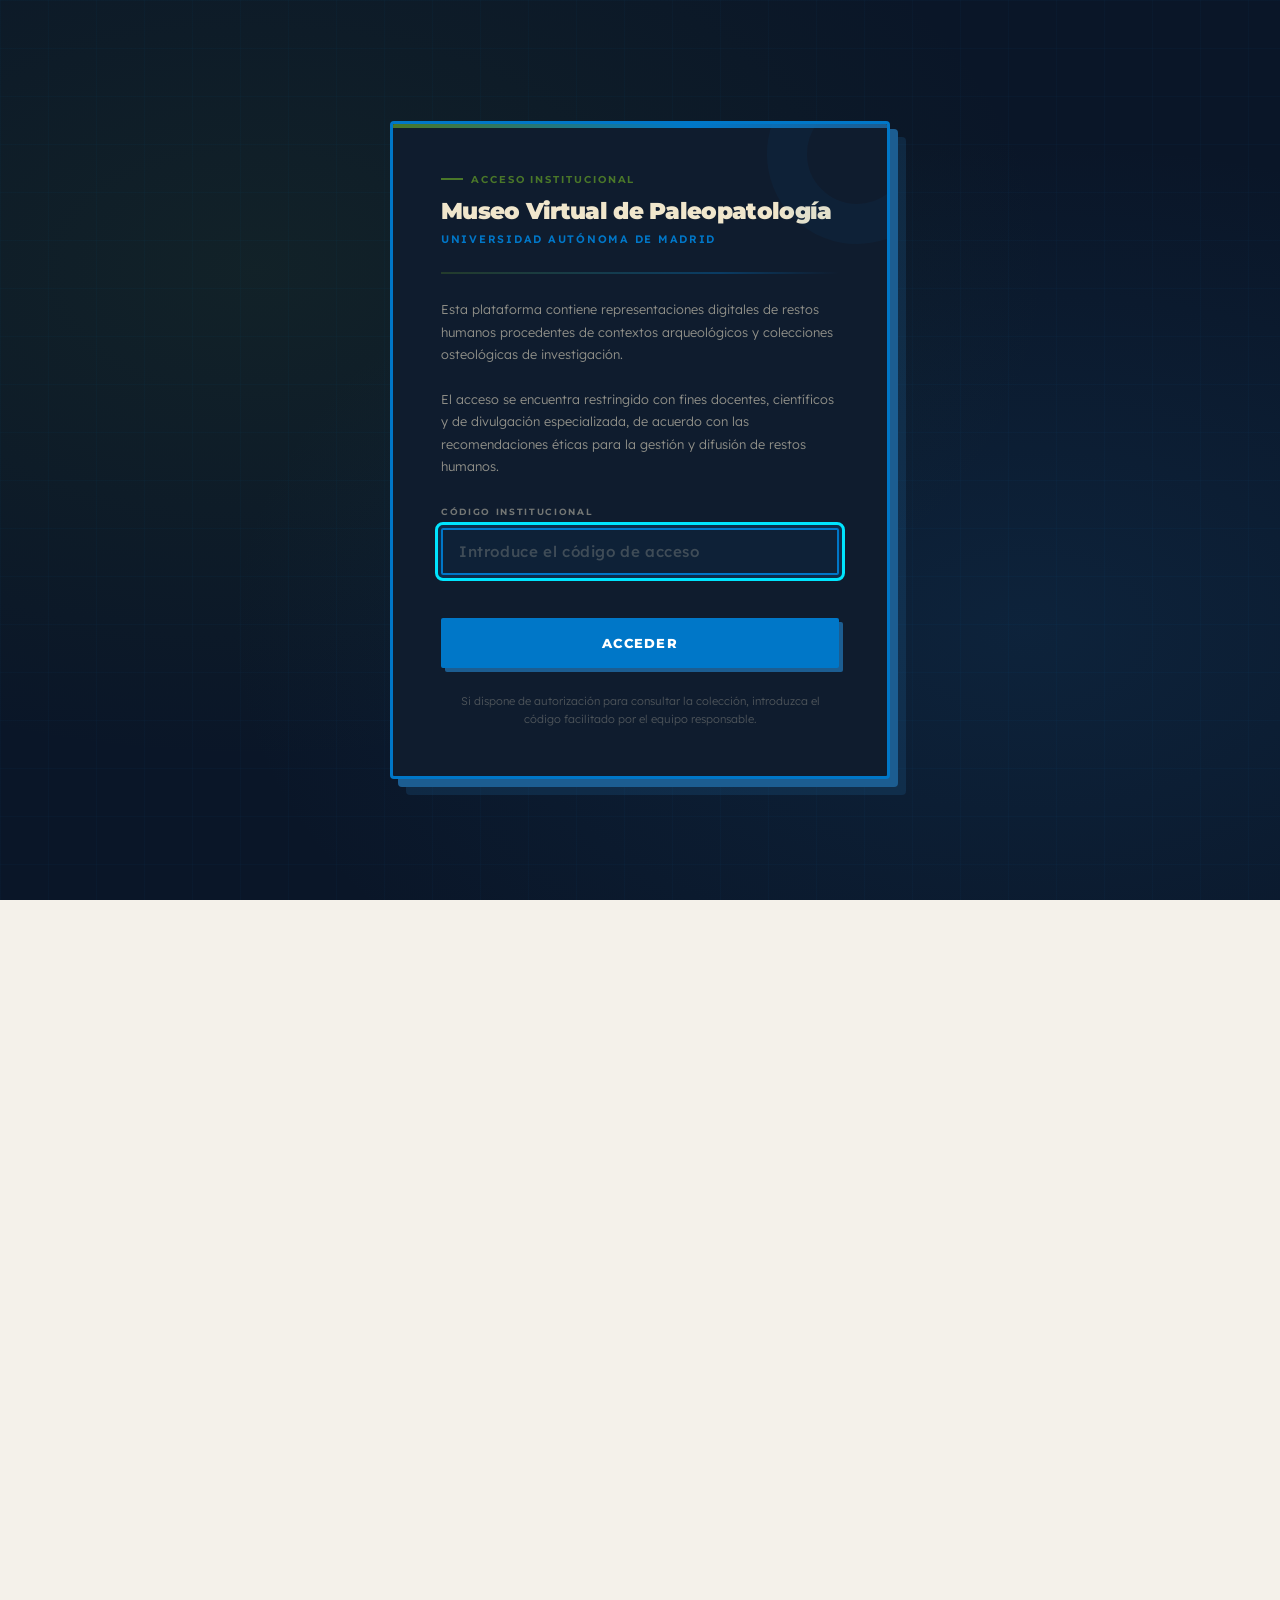
==== actualidad.html @ 7fc5f06d "corrección armando actualidad" ====
<!DOCTYPE html>
<html lang="es">
<head>
  <meta charset="UTF-8" />
  <meta name="viewport" content="width=device-width, initial-scale=1.0" />
  <script src="./js/access-guard.js"></script>
  <link rel="icon" type="image/png" href="./assets/img/favicon.png">
  <link rel="apple-touch-icon" href="./assets/img/favicon.png">
  <meta name="description" content="Actualidad en paleopatología — noticias, eventos y nuevas publicaciones académicas." />
  <title>Actualidad · MUVIPAT</title>

  <link rel="preconnect" href="https://fonts.googleapis.com" />
  <link rel="preconnect" href="https://fonts.gstatic.com" crossorigin />
  <link href="https://fonts.googleapis.com/css2?family=Playfair+Display:ital,wght@0,700;0,900;1,700&family=Lexend:wght@300;400;500;600;700;800&family=Montserrat:wght@400;600;700;800;900&display=swap" rel="stylesheet" />
  <script src="https://cdnjs.cloudflare.com/ajax/libs/gsap/3.12.5/gsap.min.js" defer></script>

  <link rel="stylesheet" href="./css/style.css" />

  <link rel="stylesheet" href="./css/loader.css" />

  <style>
    /* ═══════════════════════════════════════
       ACTUALIDAD — variables locales
    ═══════════════════════════════════════ */
    :root {
      --ac-bg:        #f4f1ea;
      --ac-ink:       #0d0d0d;
      --ac-mid:       #6b5a43;
      --ac-bone:      #e8dfc8;
      --ac-border:    4px solid #0d0d0d;
      --ac-shadow:    5px 5px 0px #0d0d0d;
      --ac-shadow-sm: 3px 3px 0px #0d0d0d;
    }
    body { background: var(--ac-bg); }

    /* ═══════════════════════════════════════
       PAGE HEADER
    ═══════════════════════════════════════ */
    .ac-header {
      background: var(--ac-ink);
      border-bottom: var(--ac-border);
      padding-top: clamp(56px, 7vw, 70px);
    }
    .ac-header__inner {
      width: min(1400px, 96vw);
      margin-inline: auto;
      padding-inline: clamp(1rem, 3vw, 2rem);
      padding-block: clamp(2.5rem, 5vw, 4rem);
      display: flex;
      align-items: flex-end;
      justify-content: space-between;
      flex-wrap: wrap;
      gap: 1.5rem;
    }
    .ac-header__eyebrow {
      font-family: var(--font-head);
      font-size: .7rem;
      font-weight: 700;
      letter-spacing: .2em;
      text-transform: uppercase;
      color: var(--pink);
      display: flex;
      align-items: center;
      gap: .5rem;
      margin-bottom: .75rem;
    }
    .ac-header__eyebrow::before {
      content: '';
      display: block;
      width: 28px; height: 2px;
      background: var(--pink);
    }
    .ac-header__title {
      font-family: var(--font-head);
      font-size: clamp(2.2rem, 5vw, 4.5rem);
      font-weight: 900;
      line-height: .95;
      letter-spacing: -.04em;
      color: var(--ivory);
    }
    .ac-header__title em {
      font-family: var(--font-display);
      font-style: italic;
      color: var(--pink);
      font-size: .8em;
      display: block;
    }

    /* ═══════════════════════════════════════
       HERO DESTACADO
    ═══════════════════════════════════════ */
    .ac-hero {
      border-bottom: var(--ac-border);
      background: var(--ac-bg);
    }
    .ac-hero__inner {
      width: min(1400px, 96vw);
      margin-inline: auto;
      padding-inline: clamp(1rem, 3vw, 2rem);
      padding-block: clamp(2.5rem, 5vw, 4rem);
    }
    .ac-hero__label {
      font-family: var(--font-head);
      font-size: .65rem;
      font-weight: 700;
      letter-spacing: .2em;
      text-transform: uppercase;
      color: var(--crimson);
      display: flex;
      align-items: center;
      gap: .5rem;
      margin-bottom: 1.25rem;
    }
    .ac-hero__label::before {
      content: '';
      display: block;
      width: 25px; height: 2.5px;
      background: var(--crimson);
    }

    /* Card hero */
    .ac-hero-card {
      display: grid;
      grid-template-columns: 1fr 1.1fr;
      background: #fff;
      border: var(--ac-border);
      border-radius: 4px;
      box-shadow: var(--ac-shadow);
      overflow: hidden;
      text-decoration: none;
      color: inherit;
      transition: transform .2s cubic-bezier(.34,1.56,.64,1), box-shadow .2s;
    }
    .ac-hero-card:hover {
      transform: translate(-4px,-4px);
      box-shadow: 9px 9px 0 var(--ac-ink);
    }
    .ac-hero-card__img {
      min-height: 320px;
      background: var(--ac-bone);
      position: relative;
      overflow: hidden;
      border-right: var(--ac-border);
    }
    .ac-hero-card__img img { width:100%;height:100%;object-fit:cover;transition:transform .4s ease; }
    .ac-hero-card:hover .ac-hero-card__img img { transform: scale(1.04); }
    .ac-hero-card__img-ph {
      width:100%;height:100%;
      display:flex;align-items:center;justify-content:center;
      font-size:4rem;opacity:.2;
    }
    .ac-hero-card__body {
      padding: clamp(1.5rem, 3vw, 2.5rem);
      display: flex;
      flex-direction: column;
    }
    .ac-hero-card__tag {
      font-family: var(--font-head);
      font-size: .6rem;font-weight:700;letter-spacing:.12em;text-transform:uppercase;
      padding:.22em .65em;border:2px solid;border-radius:2px;
      display:inline-flex;align-self:flex-start;margin-bottom:1rem;
    }
    .ac-hero-card__date {
      font-family:var(--font-head);font-size:.62rem;font-weight:600;
      letter-spacing:.1em;text-transform:uppercase;color:var(--ac-mid);margin-bottom:.6rem;
    }
    .ac-hero-card__title {
      font-family:var(--font-head);font-size:clamp(1.3rem,2.2vw,1.9rem);
      font-weight:900;letter-spacing:-.03em;line-height:1.1;color:var(--ac-ink);margin-bottom:1rem;
    }
    .ac-hero-card__desc {
      font-size:clamp(.85rem,1.3vw,.95rem);line-height:1.75;color:#3d3d3d;
      font-weight:300;margin-bottom:1.5rem;flex:1;
    }
    .ac-hero-card__source {
      display:flex;align-items:center;gap:.5rem;
      font-family:var(--font-head);font-size:.6rem;font-weight:700;
      letter-spacing:.1em;text-transform:uppercase;color:var(--ac-mid);
      padding-top:1rem;border-top:1.5px solid rgba(0,0,0,.08);
    }
    .ac-hero-card__source-dot { width:7px;height:7px;border-radius:50%;flex-shrink:0; }
    .ac-hero-card__read {
      margin-left:auto;display:flex;align-items:center;gap:.35rem;
      color:var(--crimson);transition:gap .15s;
    }
    .ac-hero-card:hover .ac-hero-card__read { gap:.6rem; }

    /* ═══════════════════════════════════════
       LAYOUT PRINCIPAL — 2 columnas
    ═══════════════════════════════════════ */
    .ac-main { border-bottom: var(--ac-border); }
    .ac-main__inner {
      width: min(1400px, 96vw);
      margin-inline: auto;
      padding-inline: clamp(1rem, 3vw, 2rem);
      padding-block: clamp(3rem, 6vw, 5rem);
      display: grid;
      grid-template-columns: 1fr 320px;
      gap: clamp(2rem, 4vw, 3.5rem);
      align-items: start;
    }

    /* Columna izquierda: noticias + eventos apilados */
    .ac-main__left {
      display: flex;
      flex-direction: column;
      gap: clamp(2.5rem, 5vw, 4rem);
    }

    /* ── Grid de noticias ── */
    .ac-grid-header {
      display:flex;align-items:center;justify-content:space-between;
      margin-bottom:1.5rem;flex-wrap:wrap;gap:.75rem;
    }
    .ac-grid-title {
      font-family:var(--font-head);font-size:clamp(1.1rem,2vw,1.5rem);
      font-weight:900;letter-spacing:-.03em;color:var(--ac-ink);
    }
    .ac-grid-count {
      font-family:var(--font-head);font-size:.62rem;font-weight:700;
      letter-spacing:.1em;text-transform:uppercase;color:var(--ac-mid);
    }
    .ac-grid-count strong { color:var(--pink); }
    .ac-grid {
      display:grid;
      grid-template-columns:repeat(auto-fill, minmax(280px,1fr));
      gap:1.25rem;
    }

    /* News card */
    .ac-card {
      background:#fff;border:var(--ac-border);border-radius:4px;overflow:hidden;
      text-decoration:none;color:inherit;display:flex;flex-direction:column;
      box-shadow:var(--ac-shadow-sm);
      transition:transform .2s cubic-bezier(.34,1.56,.64,1),box-shadow .2s;
    }
    .ac-card:hover { transform:translate(-3px,-3px);box-shadow:var(--ac-shadow); }
    .ac-card__accent { height:4px;width:100%;flex-shrink:0; }
    .ac-card__img {
      height:130px;background:var(--ac-bone);display:flex;align-items:center;
      justify-content:center;overflow:hidden;border-bottom:2px solid rgba(0,0,0,.07);
      font-size:2.5rem;opacity:.3;
    }
    .ac-card__img img { width:100%;height:100%;object-fit:cover;opacity:1;transition:transform .3s; }
    .ac-card:hover .ac-card__img img { transform:scale(1.05); }
    .ac-card__body { padding:1rem 1.1rem .9rem;display:flex;flex-direction:column;flex:1; }
    .ac-card__meta { display:flex;align-items:center;gap:.5rem;margin-bottom:.5rem;flex-wrap:wrap; }
    .ac-card__tag {
      font-family:var(--font-head);font-size:.55rem;font-weight:700;
      letter-spacing:.1em;text-transform:uppercase;padding:.18em .5em;border:1.5px solid;border-radius:2px;
    }
    .ac-card__date {
      font-family:var(--font-head);font-size:.57rem;font-weight:600;
      letter-spacing:.07em;text-transform:uppercase;color:var(--ac-mid);margin-left:auto;
    }
    .ac-card__title {
      font-family:var(--font-head);font-size:.9rem;font-weight:800;color:var(--ac-ink);
      line-height:1.25;letter-spacing:-.02em;margin-bottom:.45rem;
    }
    .ac-card__desc {
      font-size:.75rem;color:#6b5a43;line-height:1.55;font-weight:300;
      display:-webkit-box;-webkit-line-clamp:3;-webkit-box-orient:vertical;
      overflow:hidden;margin-bottom:.75rem;flex:1;
    }
    .ac-card__footer {
      display:flex;align-items:center;justify-content:space-between;
      padding-top:.6rem;border-top:1.5px solid rgba(0,0,0,.07);
    }
    .ac-card__source {
      font-family:var(--font-head);font-size:.57rem;font-weight:700;
      letter-spacing:.08em;text-transform:uppercase;color:var(--ac-mid);
      display:flex;align-items:center;gap:.3rem;
    }
    .ac-card__source-dot { width:6px;height:6px;border-radius:50%;flex-shrink:0; }
    .ac-card__read {
      font-family:var(--font-head);font-size:.57rem;font-weight:700;
      letter-spacing:.08em;text-transform:uppercase;
      display:flex;align-items:center;gap:.25rem;transition:gap .15s;
    }
    .ac-card:hover .ac-card__read { gap:.45rem; }

    /* Loading */
    .ac-loading {
      grid-column:1/-1;display:flex;flex-direction:column;align-items:center;
      gap:1rem;padding:3rem 1rem;color:var(--ac-mid);
      font-family:var(--font-head);font-size:.78rem;font-weight:700;
      text-transform:uppercase;letter-spacing:.1em;
    }
    .ac-spinner {
      width:32px;height:32px;border:3px solid rgba(0,0,0,.08);
      border-top-color:var(--pink);border-radius:50%;
      animation:spin .8s linear infinite;
    }
    @keyframes spin { to { transform:rotate(360deg); } }

    /* ═══════════════════════════════════════
       EVENTOS INLINE — bajo las noticias
    ═══════════════════════════════════════ */
    .ac-events-inline {
      border-top: var(--ac-border);
      padding-top: clamp(2rem, 4vw, 3rem);
    }
    .ac-events-inline__label {
      font-family: var(--font-head);
      font-size: .65rem;font-weight:700;letter-spacing:.2em;text-transform:uppercase;
      color: var(--crimson);
      display: flex;align-items:center;gap:.5rem;
      margin-bottom: .6rem;
    }
    .ac-events-inline__label::before {
      content:'';display:block;width:25px;height:2.5px;background:var(--crimson);
    }
    .ac-events-inline__title {
      font-family: var(--font-head);
      font-size: clamp(1.1rem, 2vw, 1.5rem);
      font-weight: 900;letter-spacing:-.03em;
      color: var(--ac-ink);
      margin-bottom: 1.5rem;
    }

    /* Grid de evento — mismo sistema que el resto */
    .ac-events__grid {
      display: grid;
      grid-template-columns: repeat(auto-fill, minmax(260px, 1fr));
      gap: 1.25rem;
    }

    /* Card de evento — fondo claro */
    .ac-event-card {
      background: #fff;
      border: var(--ac-border);
      border-radius: 4px;
      padding: 1.3rem 1.4rem;
      box-shadow: var(--ac-shadow-sm);
      transition: transform .15s, box-shadow .15s;
      text-decoration: none;
      color: inherit;
      display: flex;
      flex-direction: column;
      gap: .6rem;
    }
    .ac-event-card:hover {
      transform: translate(-3px,-3px);
      box-shadow: var(--ac-shadow);
    }
    .ac-event-card__date-badge {
      display: inline-flex;align-items:center;gap:.5rem;
      font-family: var(--font-head);font-size:.6rem;font-weight:700;
      letter-spacing:.12em;text-transform:uppercase;
      color: var(--ac-mid);
      align-self: flex-start;
    }
    .ac-event-card__date-badge::before {
      content:'';display:block;width:6px;height:6px;border-radius:50%;
      background:var(--ac-mid);flex-shrink:0;
    }
    .ac-event-card__title {
      font-family: var(--font-head);font-size:.95rem;font-weight:800;
      color: var(--ac-ink);line-height:1.25;letter-spacing:-.02em;
    }
    .ac-event-card__where {
      font-size:.75rem;color:var(--ac-mid);font-weight:300;
      display:flex;align-items:center;gap:.35rem;
    }
    .ac-event-card__type {
      font-family: var(--font-head);font-size:.55rem;font-weight:700;
      letter-spacing:.1em;text-transform:uppercase;
      padding:.2em .55em;border:1.5px solid;border-radius:2px;
      align-self:flex-start;margin-top:auto;
    }

    /* ═══════════════════════════════════════
       SIDEBAR — publicaciones recientes
    ═══════════════════════════════════════ */
    .ac-sidebar {
      position: sticky;
      top: calc(clamp(56px,7vw,70px) + 1rem);
      display: flex;
      flex-direction: column;
      gap: 1.5rem;
    }
    .ac-sidebar__title {
      font-family:var(--font-head);font-size:.62rem;font-weight:800;
      letter-spacing:.18em;text-transform:uppercase;color:var(--ac-mid);
      margin-bottom:.85rem;padding-bottom:.5rem;border-bottom:2px solid var(--ac-ink);
      display:flex;align-items:center;gap:.5rem;
    }
    .ac-sidebar__title-dot { width:8px;height:8px;border-radius:50%;flex-shrink:0; }
    .ac-pub-card {
      background:#fff;border:var(--ac-border);border-radius:4px;padding:.9rem 1rem;
      box-shadow:var(--ac-shadow-sm);text-decoration:none;color:inherit;display:block;
      margin-bottom:.75rem;transition:transform .15s,box-shadow .15s;
      border-left:4px solid var(--blue);
    }
    .ac-pub-card:hover { transform:translate(-2px,-2px);box-shadow:var(--ac-shadow); }
    .ac-pub-card__journal {
      font-family:var(--font-head);font-size:.55rem;font-weight:700;
      letter-spacing:.1em;text-transform:uppercase;color:var(--blue);margin-bottom:.3rem;
    }
    .ac-pub-card__title {
      font-family:var(--font-head);font-size:.78rem;font-weight:700;
      color:var(--ac-ink);line-height:1.3;margin-bottom:.3rem;
    }
    .ac-pub-card__authors {
      font-size:.7rem;color:var(--ac-mid);font-weight:300;margin-bottom:.4rem;
      display:-webkit-box;-webkit-line-clamp:2;-webkit-box-orient:vertical;overflow:hidden;
    }
    .ac-pub-card__meta {
      display:flex;align-items:center;gap:.5rem;
      font-family:var(--font-head);font-size:.55rem;font-weight:700;
      letter-spacing:.07em;text-transform:uppercase;color:var(--ac-mid);
    }
    .ac-pub-loading {
      display:flex;align-items:center;gap:.5rem;
      font-family:var(--font-head);font-size:.65rem;font-weight:600;
      color:var(--ac-mid);padding:1rem 0;
    }

    .ac-sidebar__section {
      max-height: 420px;
      overflow-y: scroll;
    }
    .ac-sidebar__section::-webkit-scrollbar { width: 5px; }
    .ac-sidebar__section::-webkit-scrollbar-track { background: #e8dfc8; }
    .ac-sidebar__section::-webkit-scrollbar-thumb { background: #0d0d0d; border-radius: 2px; }

    /* ═══════════════════════════════════════
       RESPONSIVE
    ═══════════════════════════════════════ */
    @media (max-width: 1050px) {
      .ac-main__inner { grid-template-columns: 1fr; }
      .ac-sidebar { position: static; }
    }
    @media (max-width: 760px) {
      .ac-hero-card { grid-template-columns: 1fr; }
      .ac-hero-card__img { min-height:200px;border-right:none;border-bottom:var(--ac-border); }
    }
    @media (max-width: 500px) {
      .ac-grid { grid-template-columns:1fr; }
      .ac-events__grid { grid-template-columns:1fr; }
    }
  </style>
</head>
<body>

  <!-- ══════════════════════════════════
       HEADER GLOBAL
  ══════════════════════════════════ -->
  <header class="site-header" id="site-header">
    <div class="container">
      <nav class="nav" role="navigation" aria-label="Navegación principal">
        <a href="./index.html" class="nav__logo" aria-label="MUVIPAT — Inicio">
          <img src="./assets/img/lav_uam.png" alt="Laboratorio de Antropología Virtual · UAM" class="nav__logo-img" />
          <div>
            <div>MUVI<strong>PAT</strong></div>
            <div style="font-size:0.6em;font-weight:400;opacity:0.5;letter-spacing:0.1em">PALEOPATOLOGÍA</div>
          </div>
        </a>
        <ul class="nav__links" role="list">
          <li><a href="./exploracion.html" class="nav__link">Exploración</a></li>
          <li><a href="./coleccion.html"   class="nav__link">Colección</a></li>
          <li><a href="./aula.html"        class="nav__link">Aula Virtual</a></li>
          <li><a href="./actualidad.html"  class="nav__link active">Actualidad</a></li>
          <li><a href="./index.html#proyecto" class="nav__link">Proyecto</a></li>
        </ul>
        <div class="nav__actions">
          <a href="./coleccion.html#buscados" class="btn btn--cyan" style="font-size:.78rem;padding:.55em 1.2em;">
            <span>Buscar pieza</span>
          </a>
        </div>
        <button class="nav__hamburger" id="nav-hamburger" aria-label="Abrir menú" aria-expanded="false">
          <span></span><span></span><span></span>
        </button>
      </nav>
    </div>
    <div class="nav__mobile" id="nav-mobile">
      <ul role="list" style="display:flex;flex-direction:column;align-items:center;gap:2rem;text-align:center;">
        <li><a href="./exploracion.html" class="nav__link" style="font-size:1.6rem">Exploración</a></li>
        <li><a href="./coleccion.html"   class="nav__link" style="font-size:1.6rem">Colección</a></li>
        <li><a href="./aula.html"        class="nav__link" style="font-size:1.6rem">Aula Virtual</a></li>
        <li><a href="./actualidad.html"  class="nav__link" style="font-size:1.6rem">Actualidad</a></li>
      </ul>
    </div>
  </header>

  <!-- ══════════════════════════════════
       PAGE HEADER + FILTROS
  ══════════════════════════════════ -->
  <div class="ac-header">
    <div class="ac-header__inner">
      <div class="ac-header__left">
        <p class="ac-header__eyebrow">Módulo 05</p>
        <h1 class="ac-header__title">Noticias y<br><em>Actualidad</em></h1>
      </div>
    </div>
  </div>

  <!-- ══════════════════════════════════
       HERO DESTACADO
  ══════════════════════════════════ -->
  <section class="ac-hero" id="hero-section">
    <div class="ac-hero__inner">
      <p class="ac-hero__label">Noticia destacada</p>
      <div id="hero-card-wrap"></div>
    </div>
  </section>

  <!-- ══════════════════════════════════
       GRID NOTICIAS + SIDEBAR
  ══════════════════════════════════ -->
  <section class="ac-main">
    <div class="ac-main__inner">

      <!-- Columna izquierda: noticias + eventos -->
      <div class="ac-main__left">

        <!-- Grid de noticias -->
        <div class="ac-grid-wrap">
          <div class="ac-grid-header">
            <h2 class="ac-grid-title">Últimas noticias</h2>
            <span class="ac-grid-count"><strong id="news-count">—</strong> artículos</span>
          </div>
          <p style="font-size:.7rem;color:var(--ac-mid);font-weight:300;text-align:right;margin-top:-.75rem;margin-bottom:1.25rem;font-family:var(--font-head);letter-spacing:.04em;">En el futuro, este espacio recogerá noticias y publicaciones del LAV·UAM.</p>
          <div class="ac-grid" id="news-grid">
            <div class="ac-loading">
              <div class="ac-spinner"></div>
              Cargando contenido…
            </div>
          </div>
        </div>

        <!-- Eventos y congresos — justo debajo del grid -->
        <div class="ac-events-inline">
          <p class="ac-events-inline__label">Próximas citas</p>
          <h2 class="ac-events-inline__title">Eventos y congresos</h2>
          <div class="ac-events__grid" id="events-grid"></div>
        </div>

      </div>

      <!-- Sidebar publicaciones académicas -->
      <aside class="ac-sidebar">
        <div class="ac-sidebar__section">
          <p class="ac-sidebar__title">
            <span class="ac-sidebar__title-dot" style="background:var(--blue)"></span>
            Publicaciones recientes
          </p>
          <div id="pubmed-list">
            <div class="ac-pub-loading">
              <div class="ac-spinner" style="width:18px;height:18px;border-width:2px"></div>
              Consultando PubMed…
            </div>
          </div>
        </div>

        <div class="ac-sidebar__section">
          <p class="ac-sidebar__title">
            <span class="ac-sidebar__title-dot" style="background:var(--orange)"></span>
            CrossRef · Últimos DOIs
          </p>
          <div id="crossref-list">
            <div class="ac-pub-loading">
              <div class="ac-spinner" style="width:18px;height:18px;border-width:2px;border-top-color:var(--orange)"></div>
              Consultando CrossRef…
            </div>
          </div>
        </div>
      </aside>

    </div>
  </section>

  <!-- ══════════════════════════════════
       SCRIPTS
  ══════════════════════════════════ -->
  <script>
  const NOTICIAS_PROPIAS = [
    {
      id: 'n001', tipo: 'noticia', destacada: true,
      titulo: 'Esqueleto de 5.500 años en Colombia revela la evidencia más antigua de sífilis en América',
      descripcion: 'Investigadores extrajeron ADN antiguo de una tibia de un cazador-recolector del yacimiento Tequendama 1. El genoma del patógeno pertenece a Treponema pallidum pero difiere de todas las subespecies modernas conocidas, aportando un nuevo punto de referencia para el estudio de la diversificación de los patógenos treponémicos.',
      fecha: '2026-01-23', fuente: 'Archaeology News Online',
      color: '#c0003c', url: 'https://archaeologymag.com/2026/01/earliest-evidence-of-syphilis-in-the-americas/', imagen: null, emoji: '🦴'
    },
    {
      id: 'n002', tipo: 'noticia', destacada: false,
      titulo: 'ADN antiguo revela que la lepra llegó a América mucho antes de la colonización europea',
      descripcion: 'Un estudio identifica un caso de lepra en restos óseos de Chile con una antigüedad de 4.000 años, atribuible a la cepa Mycobacterium lepromatosis. El hallazgo adelanta significativamente la presencia de la enfermedad en el continente americano y cuestiona los modelos de dispersión previos.',
      fecha: '2025-06-30', fuente: 'ScienceDaily',
      color: '#c0003c', url: 'https://www.sciencedaily.com/releases/2026/01/260125083349.htm', imagen: null, emoji: '🔬'
    },
    {
      id: 'n003', tipo: 'publicacion', destacada: false,
      titulo: 'ADN antiguo resuelve el misterio de 12.000 años de un trastorno genético del crecimiento',
      descripcion: 'Un equipo internacional liderado por la Universidad de Viena analizó el ADN de dos esqueletos con anomalías óseas del Mesolítico, confirmando que eran familiares de primer grado. El análisis genético reveló variantes asociadas a un trastorno del crecimiento óseo, demostrando la aplicabilidad de la paleogenómica al diagnóstico retrospectivo.',
      fecha: '2026-02-17', fuente: 'ScienceDaily · Univ. de Viena',
      color: '#2979ff', url: 'https://www.sciencedaily.com/releases/2026/02/260217005754.htm', imagen: null, emoji: '🧬'
    },
    {
      id: 'n004', tipo: 'divulgacion', destacada: false,
      titulo: 'Cráneos vikingos del siglo X revelan alta prevalencia de sinusitis y otitis crónicas',
      descripcion: 'El análisis de restos craneales de la Era Vikinga en Suecia documentó signos de infecciones crónicas de senos paranasales y oído medio en individuos de entre 20 y 60 años. Los resultados sugieren que las condiciones de vida y el clima contribuyeron significativamente a la carga infecciosa de estas poblaciones.',
      fecha: '2025-01-18', fuente: '2025 in Bioarchaeology',
      color: '#aa00ff', url: 'https://en.wikipedia.org/wiki/2025_in_bioarchaeology', imagen: null, emoji: '⚗️'
    },
    {
      id: 'n005', tipo: 'publicacion', destacada: false,
      titulo: 'IA comercial aplicada al diagnóstico paleopatológico: hacia una nueva bioarqueología',
      descripcion: 'Una revisión publicada en el American Journal of Physical Anthropology evalúa el rendimiento de modelos de inteligencia artificial generativa en el diagnóstico diferencial de lesiones óseas arqueológicas. El estudio concluye que la IA puede actuar como herramienta de apoyo pero no sustituye la experiencia del especialista en contexto tafonómico.',
      fecha: '2026-05-01', fuente: 'American Journal of Physical Anthropology',
      color: '#2979ff', url: 'https://onlinelibrary.wiley.com/doi/10.1002/oa.70129', imagen: null, emoji: '🤖'
    },
    {
      id: 'n006', tipo: 'publicacion', destacada: false,
      titulo: 'Patógenos zoonóticos en el registro zooarqueológico eurasiático de los últimos seis milenios',
      descripcion: 'Un estudio publicado en Nature Communications analizó 346 elementos esqueléticos de animales domésticos y salvajes de 34 yacimientos eurasiáticos. Se identificaron 116 firmas de 29 patógenos antiguos, confirmando que las lesiones paleopatológicas orientan la selección de muestras para el análisis genético.',
      fecha: '2026-04-30', fuente: 'Nature Communications',
      color: '#2979ff', url: 'https://www.nature.com/articles/s41467-026-71543-4', imagen: null, emoji: '🦠'
    },
  ];

  const EVENTOS = [
    { titulo:'XX Congreso Nacional de Paleopatología',               fecha:'Septiembre 2025', lugar:'Granada, España',   tipo:'Congreso', color:'#d4e60a', url:'#' },
    { titulo:'Workshop: Digitalización 3D de Colecciones Osteológicas', fecha:'Octubre 2025',    lugar:'UAM, Madrid',      tipo:'Taller',   color:'#00e5ff', url:'#' },
    { titulo:'International Symposium on Bioarchaeology and Identity',  fecha:'Noviembre 2025',  lugar:'Lisboa, Portugal', tipo:'Simposio', color:'#ff6eb4', url:'#' },
    { titulo:'Jornadas de Antropología Física UAM',                  fecha:'Febrero 2026',    lugar:'UAM, Madrid',      tipo:'Jornadas', color:'#00e676', url:'#' },
    { titulo:'Curso de Paleopatología Aplicada',                     fecha:'Marzo 2026',      lugar:'Online',           tipo:'Curso',    color:'#ff6d00', url:'#' },
    { titulo:'European Association of Archaeologists — Annual Meeting',  fecha:'Agosto 2026',     lugar:'Berlín, Alemania', tipo:'Congreso', color:'#aa00ff', url:'#' },
  ];

  const TYPE_LABELS = {
    noticia:     { label:'Noticia',     color:'#c0003c' },
    publicacion: { label:'Publicación', color:'#2979ff' },
    divulgacion: { label:'Divulgación', color:'#aa00ff' },
  };

  function formatDate(str) {
    if (!str) return '';
    return new Date(str).toLocaleDateString('es-ES', { day:'numeric', month:'long', year:'numeric' });
  }

  /* ── Hero ── */
  function renderHero() {
    const wrap    = document.getElementById('hero-card-wrap');
    const noticia = NOTICIAS_PROPIAS.find(n => n.destacada) || NOTICIAS_PROPIAS[0];
    const tm      = TYPE_LABELS[noticia.tipo];
    wrap.innerHTML = `
      <a href="${noticia.url}" target="_blank" rel="noopener noreferrer" class="ac-hero-card">
        <div class="ac-hero-card__img">
          ${noticia.imagen ? `<img src="${noticia.imagen}" alt="${noticia.titulo}" />` : `<div class="ac-hero-card__img-ph">${noticia.emoji}</div>`}
        </div>
        <div class="ac-hero-card__body">
          <span class="ac-hero-card__tag" style="border-color:${tm.color};color:${tm.color};background:${tm.color}15">${tm.label}</span>
          <p class="ac-hero-card__date">${formatDate(noticia.fecha)}</p>
          <h2 class="ac-hero-card__title">${noticia.titulo}</h2>
          <p class="ac-hero-card__desc">${noticia.descripcion}</p>
          <div class="ac-hero-card__source">
            <span class="ac-hero-card__source-dot" style="background:${noticia.color}"></span>
            ${noticia.fuente}
            <span class="ac-hero-card__read">
              Leer artículo
              <svg width="12" height="12" viewBox="0 0 24 24" fill="currentColor"><path d="M8.59 16.59L13.17 12 8.59 7.41 10 6l6 6-6 6z"/></svg>
            </span>
          </div>
        </div>
      </a>`;
  }

  /* ── Grid noticias ── */
  function renderNewsGrid() {
    const grid    = document.getElementById('news-grid');
    const countEl = document.getElementById('news-count');
    const heroId  = (NOTICIAS_PROPIAS.find(n => n.destacada) || NOTICIAS_PROPIAS[0]).id;
    const filtered = NOTICIAS_PROPIAS
      .filter(n => n.id !== heroId);

    if (countEl) countEl.textContent = filtered.length;
    grid.innerHTML = '';

    if (filtered.length === 0) {
      grid.innerHTML = `<div class="ac-loading" style="opacity:.5">Sin artículos disponibles</div>`;
      return;
    }

    filtered.forEach((n, i) => {
      const tm   = TYPE_LABELS[n.tipo];
      const card = document.createElement('a');
      card.href   = n.url;
      card.target = '_blank';
      card.rel    = 'noopener noreferrer';
      card.className = 'ac-card';
      card.style.animationDelay = `${i * 0.05}s`;
      card.innerHTML = `
        <div class="ac-card__accent" style="background:${tm.color}"></div>
        <div class="ac-card__img">${n.imagen ? `<img src="${n.imagen}" alt="${n.titulo}" loading="lazy" />` : n.emoji}</div>
        <div class="ac-card__body">
          <div class="ac-card__meta">
            <span class="ac-card__tag" style="border-color:${tm.color};color:${tm.color};background:${tm.color}12">${tm.label}</span>
            <span class="ac-card__date">${formatDate(n.fecha)}</span>
          </div>
          <h3 class="ac-card__title">${n.titulo}</h3>
          <p class="ac-card__desc">${n.descripcion}</p>
          <div class="ac-card__footer">
            <span class="ac-card__source">
              <span class="ac-card__source-dot" style="background:${n.color}"></span>
              ${n.fuente}
            </span>
            <span class="ac-card__read" style="color:${tm.color}">
              Leer
              <svg width="11" height="11" viewBox="0 0 24 24" fill="currentColor"><path d="M8.59 16.59L13.17 12 8.59 7.41 10 6l6 6-6 6z"/></svg>
            </span>
          </div>
        </div>`;
      grid.appendChild(card);
    });
  }

  /* ── Eventos ── */
  function renderEventos() {
    const grid = document.getElementById('events-grid');
    grid.innerHTML = '';
    EVENTOS.forEach(ev => {
      const a = document.createElement('a');
      a.href      = ev.url || '#';
      a.target    = ev.url !== '#' ? '_blank' : '_self';
      a.rel       = 'noopener noreferrer';
      a.className = 'ac-event-card';
      a.innerHTML = `
        <span class="ac-event-card__date-badge">${ev.fecha}</span>
        <h3 class="ac-event-card__title">${ev.titulo}</h3>
        <p class="ac-event-card__where">
          <svg width="12" height="12" viewBox="0 0 24 24" fill="currentColor" opacity=".5"><path d="M12 2C8.13 2 5 5.13 5 9c0 5.25 7 13 7 13s7-7.75 7-13c0-3.87-3.13-7-7-7zm0 9.5c-1.38 0-2.5-1.12-2.5-2.5s1.12-2.5 2.5-2.5 2.5 1.12 2.5 2.5-1.12 2.5-2.5 2.5z"/></svg>
          ${ev.lugar}
        </p>
        <span class="ac-event-card__type" style="border-color:${ev.color};color:${ev.color}">${ev.tipo}</span>`;
      grid.appendChild(a);
    });
  }

  /* ── PubMed ── */
  async function fetchPubMed() {
    const list = document.getElementById('pubmed-list');
    try {
      const query = encodeURIComponent('paleopathology OR bioarchaeology OR osteoarchaeology OR "skeletal remains"');
      const url   = `https://www.ebi.ac.uk/europepmc/webservices/rest/search?query=${query}&resultType=lite&pageSize=6&sort=P_PDATE_D%20desc&format=json`;
      const data  = await fetch(url).then(r => r.json());
      const items = data?.resultList?.result || [];
      if (!items.length) { list.innerHTML='<p style="font-size:.75rem;color:var(--ac-mid)">Sin resultados.</p>'; return; }
      list.innerHTML = '';
      items.forEach(item => {
        const a = document.createElement('a');
        a.href = item.doi ? `https://doi.org/${item.doi}` : `https://europepmc.org/article/${item.source}/${item.id}`;
        a.target='_blank'; a.rel='noopener noreferrer'; a.className='ac-pub-card';
        const authors = item.authorString
          ? item.authorString.split(',').slice(0,2).join(',') + (item.authorString.split(',').length > 2 ? ' et al.' : '')
          : 'Autor desconocido';
        a.innerHTML=`
          <p class="ac-pub-card__journal">${item.journalTitle||'Europe PMC'}</p>
          <p class="ac-pub-card__title">${item.title||'Sin título'}</p>
          <p class="ac-pub-card__authors">${authors}</p>
          <div class="ac-pub-card__meta">
            <span>📅 ${item.pubYear||'—'}</span>
            ${item.doi?'<span style="color:var(--blue)">DOI disponible</span>':''}
          </div>`;
        list.appendChild(a);
      });
    } catch {
      list.innerHTML=`<p style="font-size:.75rem;color:var(--ac-mid);font-weight:300;line-height:1.6">
        No se pudo conectar.<br>
        <a href="https://europepmc.org/search?query=paleopathology" target="_blank" style="color:var(--blue);font-weight:600">Buscar manualmente →</a></p>`;
    }
  }

  /* ── CrossRef ── */
  async function fetchCrossRef() {
    const list = document.getElementById('crossref-list');
    try {
      const query = encodeURIComponent('paleopathology bioarchaeology human bone');
      const url   = `https://api.crossref.org/works?query=${query}&rows=5&sort=published&order=desc&select=DOI,title,author,published,container-title`;
      const data  = await fetch(url,{headers:{'User-Agent':'MUVIPAT/1.0 (TFG UAM)'}}).then(r=>r.json());
      const items = data?.message?.items || [];
      if (!items.length) { list.innerHTML='<p style="font-size:.75rem;color:var(--ac-mid)">Sin resultados.</p>'; return; }
      list.innerHTML='';
      items.forEach(item => {
        const a = document.createElement('a');
        a.href=`https://doi.org/${item.DOI}`; a.target='_blank'; a.rel='noopener noreferrer';
        a.className='ac-pub-card'; a.style.borderLeftColor='var(--orange)';
        const title   = Array.isArray(item.title)?item.title[0]:(item.title||'Sin título');
        const journal = Array.isArray(item['container-title'])?item['container-title'][0]:'';
        const year    = item.published?.['date-parts']?.[0]?.[0]||'—';
        const authors = item.author ? item.author.slice(0,2).map(a=>a.family||'').join(', ')+(item.author.length>2?' et al.':'') : '';
        a.innerHTML=`
          <p class="ac-pub-card__journal" style="color:var(--orange)">${journal||'CrossRef'}</p>
          <p class="ac-pub-card__title">${title}</p>
          ${authors?`<p class="ac-pub-card__authors">${authors}</p>`:''}
          <div class="ac-pub-card__meta">
            <span>📅 ${year}</span>
            <span style="color:var(--orange)">DOI: ${item.DOI.slice(0,20)}…</span>
          </div>`;
        list.appendChild(a);
      });
    } catch {
      list.innerHTML=`<p style="font-size:.75rem;color:var(--ac-mid);font-weight:300;line-height:1.6">
        No se pudo conectar.<br>
        <a href="https://search.crossref.org/?q=paleopathology" target="_blank" style="color:var(--orange);font-weight:600">Buscar manualmente →</a></p>`;
    }
  }

  /* ── Nav ── */
  const hamburger = document.getElementById('nav-hamburger');
  const drawer    = document.getElementById('nav-mobile');
  let navOpen = false;
  hamburger?.addEventListener('click', () => {
    navOpen = !navOpen;
    hamburger.classList.toggle('open', navOpen);
    drawer.classList.toggle('open', navOpen);
    hamburger.setAttribute('aria-expanded', String(navOpen));
    document.body.style.overflow = navOpen ? 'hidden' : '';
  });
  window.addEventListener('scroll', () => {
    document.getElementById('site-header')?.classList.toggle('scrolled', window.scrollY > 40);
  }, { passive: true });

  /* ── GSAP ── */
  window.addEventListener('load', () => {
    if (typeof gsap === 'undefined') return;
    gsap.from('.ac-hero-card',  { y:25, opacity:0, duration:.7, ease:'power3.out', delay:.2 });
    gsap.from('.ac-event-card', { y:20, opacity:0, stagger:.08, duration:.5, ease:'power2.out', delay:.1 });
  });

  /* ── Init ── */
  renderHero();
  renderNewsGrid();
  renderEventos();
  fetchPubMed();
  fetchCrossRef();
  </script>

  <!-- Footer -->
  <footer class="site-footer" role="contentinfo">
    <div class="container">
      <div class="footer__inner">
        <div class="footer__left">
          <div class="footer__logos">
            <a href="https://www.uam.es/uam/investigacion/grupos-de-investigacion/detalle/f1-110" target="_blank" rel="noopener" class="footer__logo-link footer__logo-link--lapp" aria-label="LAPP · Laboratorio de Poblaciones del Pasado · UAM">
              <img src="./assets/img/logo-LAPP.png" alt="Logo del Laboratorio de Poblaciones del Pasado (LAPP) · UAM" class="footer__logo-img footer__logo-img--lapp" />
            </a>
            <a href="https://www.uam.es/uam/investigacion/grupos-de-investigacion/detalle/f1-110" target="_blank" rel="noopener" class="footer__logo-link footer__logo-link--lav" aria-label="LAV · Laboratorio de Antropología Virtual · UAM">
              <img src="./assets/img/lav_uam2.png" alt="Logo del Laboratorio de Antropología Virtual (LAV) · UAM" class="footer__logo-img footer__logo-img--lav2" />
            </a>
            <a href="https://www.uam.es/ciencias/inicio" target="_blank" rel="noopener" class="footer__logo-link footer__logo-link--facultad" aria-label="Facultad de Ciencias · UAM">
              <img src="./assets/img/uamciencias_blanco.png" alt="Logo de la Facultad de Ciencias · UAM" class="footer__logo-img footer__logo-img--facultad" />
            </a>
          </div>
          <nav class="footer__links" aria-label="Navegación del pie de página">
            <a href="./exploracion.html" class="footer__link">Exploración</a>
            <a href="./coleccion.html"   class="footer__link">Colección</a>
            <a href="./aula.html"        class="footer__link">Aula</a>
            <a href="./actualidad.html"  class="footer__link">Actualidad</a>
            <a href="./index.html#proyecto" class="footer__link">Proyecto</a>
            <a href="./contacto.html"       class="footer__link">Contacto</a>
          </nav>
        </div>
        <p class="footer__meta">
          <strong>MUVIPAT</strong> · Museo Virtual de Paleopatología<br>
          <span style="opacity:0.6">Trabajo de Fin de Grado 2025/2026 · Grado en Biología</span><br>
          <span style="opacity:0.6">Clara Martínez Menchero</span>
        </p>
      </div>
    </div>
  </footer>

<script src="./js/loader.js"></script>

</body>
</html>
---- css/style.css ----
/* ============================================================
   MUSEO VIRTUAL DE PALEOPATOLOGÍA — CYBER-OSTEOLOGY STYLE
   Global Stylesheet · Neobrutalism + Vibrant Palette
   ============================================================ */

@import url('https://fonts.googleapis.com/css2?family=Playfair+Display:ital,wght@0,700;0,900;1,700&family=Lexend:wght@300;400;500;600;700;800&family=Montserrat:wght@400;600;700;800;900&display=swap');

/* ============================================================
   CSS CUSTOM PROPERTIES
   ============================================================ */
:root {
  --bone-50:   #fdf8f0;
  --bone-100:  #f5ead6;
  --bone-200:  #ede0c4;
  --bone-300:  #dcc9a0;
  --bone-400:  #c8aa78;
  --bone-500:  #b08d55;
  --ivory:     #f9f4e8;
  --cream:     #f0e6cc;
  --parchment: #e8d9b5;

  --cyan:      #00e5ff;
  --cyan-dark: #00b8cc;
  --crimson:   #c0003c;
  --green:     #00e676;
  --blue:      #2979ff;
  --pink:      #ff4081;
  --sulfur:    #d4e60a;
  --purple:    #aa00ff;
  --orange:    #ff6d00;

  --shadow-sm:      3px 3px 0px #1a1a1a;
  --shadow-md:      5px 5px 0px #1a1a1a;
  --shadow-lg:      8px 8px 0px #1a1a1a;
  --shadow-xl:      12px 12px 0px #1a1a1a;
  --shadow-cyan:    5px 5px 0px var(--cyan);
  --shadow-crimson: 5px 5px 0px var(--crimson);
  --shadow-sulfur:  5px 5px 0px var(--sulfur);

  --font-display: 'Playfair Display', Georgia, serif;
  --font-ui:      'Lexend', sans-serif;
  --font-head:    'Montserrat', sans-serif;

  --border:       2.5px solid #1a1a1a;
  --border-thick: 4px solid #1a1a1a;

  --max-width:   1400px;
  --section-pad: clamp(3rem, 8vw, 7rem);
  --card-radius: 4px;

  --dark:       #0d0d0d;
  --dark-2:     #1a1a1a;
  --dark-3:     #252525;
  --mid:        #3d3d3d;
  --text-light: #f9f4e8;
}

/* ============================================================
   RESET & BASE
   ============================================================ */
*, *::before, *::after { box-sizing: border-box; margin: 0; padding: 0; }

html { scroll-behavior: smooth; font-size: 16px; }

body {
  font-family: var(--font-ui);
  background-color: var(--ivory);
  color: var(--dark);
  line-height: 1.6;
  overflow-x: hidden;
}

img, video, svg { display: block; max-width: 100%; }
a { color: inherit; text-decoration: none; }
ul { list-style: none; }


/* ── Logo institucional LAV/UAM en header ── */
.nav__logo-img {
  height: clamp(38px, 5vw, 54px);
  width: auto;
  display: block;
  object-fit: contain;
}

/* ── Logos institucionales en footer ── */
.footer__logos {
  display: flex;
  flex-direction: row;
  align-items: center;
  flex-wrap: wrap;
  gap: clamp(1rem, 2.5vw, 1.75rem);
}
.footer__logo-link { display: flex; align-items: center; }

.footer__logo-img--lapp {
  display: block;
  height: auto;
  width: auto;
  max-height: 56px;
  max-width: 220px;
  object-fit: contain;
  filter: invert(1) brightness(1.8) contrast(1.1);
}

.footer__logo-img--lav2 {
  display: block;
  height: auto;
  width: auto;
  max-height: 50px;
  max-width: 180px;
  object-fit: contain;
  filter: brightness(0) invert(1);
}

.footer__logo-img--facultad {
  display: block;
  height: auto;
  width: auto;
  max-height: 50px;
  max-width: 320px;
  object-fit: contain;
  opacity: .9;
}

/* ============================================================
   SCROLLBAR
   ============================================================ */
::-webkit-scrollbar { width: 10px; }
::-webkit-scrollbar-track { background: var(--bone-100); }
::-webkit-scrollbar-thumb { background: var(--dark); border: 2px solid var(--bone-100); }
::-webkit-scrollbar-thumb:hover { background: var(--crimson); }

/* ============================================================
   TYPOGRAPHY
   ============================================================ */
h1, h2, h3, h4, h5, h6 {
  font-family: var(--font-head);
  font-weight: 800;
  line-height: 1.1;
  letter-spacing: -0.02em;
}

/* ============================================================
   LAYOUT
   ============================================================ */
.container {
  width: min(var(--max-width), 96vw);
  margin-inline: auto;
  padding-inline: clamp(1rem, 3vw, 2rem);
}
.section { padding-block: var(--section-pad); }

/* ============================================================
   CARD BASE
   ============================================================ */
.card {
  background: var(--ivory);
  border: var(--border-thick);
  border-radius: var(--card-radius);
  box-shadow: var(--shadow-md);
  transition: transform 0.15s ease, box-shadow 0.15s ease;
  overflow: hidden;
}
.card:hover { transform: translate(-3px, -3px); box-shadow: var(--shadow-xl); }
.card--cyan:hover    { box-shadow: 10px 10px 0px var(--cyan); }
.card--crimson:hover { box-shadow: 10px 10px 0px var(--crimson); }
.card--sulfur:hover  { box-shadow: 10px 10px 0px var(--sulfur); }

/* ============================================================
   BUTTONS
   ============================================================ */
.btn {
  display: inline-flex;
  align-items: center;
  gap: 0.5em;
  font-family: var(--font-head);
  font-weight: 700;
  font-size: clamp(0.85rem, 1.5vw, 0.95rem);
  letter-spacing: 0.04em;
  text-transform: uppercase;
  padding: 0.75em 1.6em;
  border: var(--border-thick);
  border-radius: 2px;
  cursor: pointer;
  position: relative;
  overflow: hidden;
  transition: transform 0.15s cubic-bezier(.34,1.56,.64,1), box-shadow 0.15s ease;
  white-space: nowrap;
}
.btn::before {
  content: '';
  position: absolute;
  inset: 0;
  transform: translateX(-105%);
  transition: transform 0.3s cubic-bezier(.77,0,.18,1);
  z-index: 0;
}
.btn:hover::before { transform: translateX(0); }
.btn > *, .btn span { position: relative; z-index: 1; }
.btn:hover { transform: translate(-3px, -3px); }
.btn:active { transform: translate(1px, 1px); box-shadow: 2px 2px 0px #1a1a1a !important; }

.btn--primary { background: var(--dark); color: var(--ivory); box-shadow: var(--shadow-md); }
.btn--primary::before { background: var(--crimson); }
.btn--primary:hover { box-shadow: var(--shadow-lg); color: var(--ivory); }

.btn--cyan { background: var(--cyan); color: var(--dark); box-shadow: 5px 5px 0px var(--dark); }
.btn--cyan::before { background: var(--dark); }
.btn--cyan:hover { color: var(--cyan); box-shadow: var(--shadow-lg); }

.btn--outline { background: transparent; color: var(--dark); box-shadow: var(--shadow-md); }
.btn--outline::before { background: var(--dark); }
.btn--outline:hover { color: var(--ivory); box-shadow: var(--shadow-lg); }

.btn--ghost-light { background: transparent; color: var(--ivory); border-color: var(--ivory); box-shadow: 4px 4px 0 var(--ivory); }
.btn--ghost-light::before { background: var(--ivory); }
.btn--ghost-light:hover { color: var(--dark); box-shadow: 7px 7px 0 var(--ivory); }

/* ============================================================
   HEADER / NAV
   ============================================================ */
.site-header {
  position: fixed;
  top: 0; left: 0; right: 0;
  z-index: 1000;
  background: var(--ivory);
  border-bottom: var(--border-thick);
  transition: background 0.3s ease, box-shadow 0.3s ease;
}
.site-header.scrolled {
  background: rgba(249,244,232,0.96);
  backdrop-filter: blur(12px);
  box-shadow: 0 4px 0 var(--dark);
}

.nav {
  display: flex;
  align-items: center;
  justify-content: space-between;
  height: clamp(56px, 7vw, 70px);
  gap: 2rem;
}

.nav__logo {
  display: flex;
  align-items: center;
  gap: 0.6rem;
  font-family: var(--font-head);
  font-weight: 900;
  font-size: clamp(0.9rem, 1.6vw, 1.1rem);
  letter-spacing: -0.03em;
  text-transform: uppercase;
  line-height: 1.1;
}
.nav__logo-icon {
  width: clamp(30px, 4vw, 38px);
  height: clamp(30px, 4vw, 38px);
  background: var(--dark);
  border: var(--border);
  border-radius: 2px;
  display: flex;
  align-items: center;
  justify-content: center;
  flex-shrink: 0;
}
.nav__logo-icon svg { width: 60%; height: 60%; fill: var(--cyan); }

.nav__links { display: flex; align-items: center; gap: clamp(1rem, 2.5vw, 2rem); }

.nav__link {
  font-family: var(--font-head);
  font-size: 0.82rem;
  font-weight: 700;
  letter-spacing: 0.05em;
  text-transform: uppercase;
  padding: 0.3em 0;
  position: relative;
  color: var(--dark);
  transition: color 0.2s;
}
.nav__link::after {
  content: '';
  position: absolute;
  bottom: -2px; left: 0; right: 0;
  height: 2.5px;
  background: var(--crimson);
  transform: scaleX(0);
  transform-origin: right;
  transition: transform 0.25s cubic-bezier(.77,0,.18,1);
}
.nav__link:hover { color: var(--crimson); }
.nav__link:hover::after,
.nav__link.active::after { transform: scaleX(1); transform-origin: left; }
.nav__link.active { color: var(--crimson); }

.nav__actions { display: flex; align-items: center; gap: 0.75rem; }

.nav__hamburger {
  display: none;
  flex-direction: column;
  gap: 5px;
  width: 32px;
  cursor: pointer;
  padding: 4px;
  background: none;
  border: none;
  z-index: 1100;
}
.nav__hamburger span {
  display: block;
  height: 3px;
  background: var(--dark);
  border-radius: 1px;
  transition: all 0.3s ease;
}
.nav__hamburger.open span:nth-child(1) { transform: translateY(8px) rotate(45deg); }
.nav__hamburger.open span:nth-child(2) { opacity: 0; transform: scaleX(0); }
.nav__hamburger.open span:nth-child(3) { transform: translateY(-8px) rotate(-45deg); }

.nav__mobile {
  display: none;
  position: fixed;
  top: 0; left: 0; right: 0; bottom: 0;
  background: var(--dark);
  z-index: 1050;
  flex-direction: column;
  align-items: center;
  justify-content: center;
  gap: 2rem;
  opacity: 0;
  pointer-events: none;
  transition: opacity 0.3s ease;
}
.nav__mobile.open { display: flex; opacity: 1; pointer-events: all; }
.nav__mobile .nav__link { color: var(--ivory); font-size: 1.4rem; }
.nav__mobile .nav__link::after { background: var(--cyan); }
.nav__mobile .nav__link:hover { color: var(--cyan); }

/* ============================================================
   HERO
   ============================================================ */
.hero {
  min-height: 100svh;
  position: relative;
  display: flex;
  align-items: center;
  overflow: hidden;
  padding-top: clamp(56px, 7vw, 70px);
  background-color: var(--dark);
}

.hero__bg-image {
  position: absolute;
  inset: 0;
  background-image: url("/prueba-museo/assets/img/fondo_hero.png");
  background-size: cover;
  background-position: center top;
  opacity: 0.22;
  z-index: 1;
}

.hero__overlay {
  position: absolute;
  inset: 0;
  background: linear-gradient(
    105deg,
    rgba(13,13,13,0.82) 0%,
    rgba(13,13,13,0.55) 50%,
    rgba(13,13,13,0.30) 100%
  );
  z-index: 2;
}

.hero__grid-bg {
  position: absolute;
  inset: 0;
  background-image:
    linear-gradient(rgba(0,229,255,0.05) 1px, transparent 1px),
    linear-gradient(90deg, rgba(0,229,255,0.05) 1px, transparent 1px);
  background-size: 60px 60px;
  animation: gridDrift 20s linear infinite;
  z-index: 3;
}
@keyframes gridDrift {
  0%   { transform: translate(0,0); }
  100% { transform: translate(60px,60px); }
}

.hero__noise {
  position: absolute;
  inset: 0;
  z-index: 4;
  background-image: url("data:image/svg+xml,%3Csvg viewBox='0 0 512 512' xmlns='http://www.w3.org/2000/svg'%3E%3Cfilter id='n'%3E%3CfeTurbulence type='fractalNoise' baseFrequency='0.75' numOctaves='4' stitchTiles='stitch'/%3E%3C/filter%3E%3Crect width='512' height='512' filter='url(%23n)' opacity='0.04'/%3E%3C/svg%3E");
  opacity: 0.4;
  pointer-events: none;
}

.hero__content {
  position: relative;
  z-index: 5;
  display: grid;
  grid-template-columns: 1fr 1fr;
  gap: clamp(2rem, 5vw, 5rem);
  align-items: center;
  width: 100%;
}

.hero__text { padding-block: 3rem; }

.hero__eyebrow {
  display: inline-flex;
  align-items: center;
  gap: 0.5rem;
  font-family: var(--font-head);
  font-size: clamp(0.65rem, 1.2vw, 0.75rem);
  font-weight: 700;
  letter-spacing: 0.2em;
  text-transform: uppercase;
  color: var(--cyan);
  margin-bottom: 1.2rem;
}
.hero__eyebrow::before {
  content: '';
  display: block;
  width: 30px; height: 2px;
  background: var(--cyan);
}

.hero__title {
  font-family: var(--font-head);
  font-size: clamp(2.2rem, 5vw, 5rem);
  font-weight: 900;
  line-height: 1;
  letter-spacing: -0.04em;
  color: var(--ivory);
  margin-bottom: 0.5rem;
}
.hero__title span {
  display: block;
  font-family: var(--font-display);
  font-style: italic;
  font-weight: 700;
  color: var(--cyan);
  font-size: 0.8em;
}
.hero__title .accent--crimson { color: var(--crimson); }

.hero__subtitle {
  font-size: clamp(0.9rem, 1.5vw, 1.05rem);
  color: var(--bone-300);
  margin-block: 1.5rem 2.5rem;
  max-width: 48ch;
  line-height: 1.7;
  font-weight: 300;
}

.hero__actions { display: flex; flex-wrap: wrap; gap: 1rem; align-items: center; }

.hero__stats {
  display: flex;
  gap: 2rem;
  margin-top: 3rem;
  padding-top: 2rem;
  border-top: 1px solid rgba(249,244,232,0.12);
}
.hero__stat-num {
  font-family: var(--font-head);
  font-size: clamp(1.6rem, 3vw, 2.2rem);
  font-weight: 900;
  color: var(--ivory);
  letter-spacing: -0.04em;
  display: block;
}
.hero__stat-label {
  font-size: 0.75rem;
  font-weight: 500;
  letter-spacing: 0.08em;
  text-transform: uppercase;
  color: var(--bone-400);
}

.hero__viewer {
  position: relative;
  display: flex;
  align-items: center;
  justify-content: center;
  width: 70%;
  margin-left: auto;
}
.hero__viewer-frame {
  width: 100%;
  aspect-ratio: 3 / 5;
  max-height: 78vh;
  background: rgba(255,255,255,0.03);
  border: var(--border-thick);
  border-color: rgba(0,229,255,0.3);
  border-radius: 4px;
  position: relative;
  overflow: hidden;
  box-shadow: 0 0 60px rgba(0,229,255,0.1), inset 0 0 60px rgba(0,0,0,0.3);
}
.hero__viewer-placeholder {
  width: 100%; height: 100%;
  display: flex;
  flex-direction: column;
  align-items: center;
  justify-content: center;
  gap: 1rem;
}
.hero__viewer-placeholder .placeholder-content {
  display: flex;
  flex-direction: column;
  align-items: center;
  gap: 1rem;
}
.hero__viewer-icon {
  width: clamp(80px, 12vw, 130px);
  height: clamp(80px, 12vw, 130px);
  animation: floatBone 4s ease-in-out infinite;
  opacity: 0.85;
}
@keyframes floatBone {
  0%, 100% { transform: translateY(0) rotate(-3deg); }
  50%       { transform: translateY(-18px) rotate(3deg); }
}
.hero__viewer-label {
  font-family: var(--font-head);
  font-size: 0.72rem;
  font-weight: 700;
  letter-spacing: 0.15em;
  text-transform: uppercase;
  color: var(--cyan);
  opacity: 0.7;
}

.hero__viewer-frame::before,
.hero__viewer-frame::after {
  content: '';
  position: absolute;
  width: 20px; height: 20px;
  border-color: var(--cyan);
  border-style: solid;
  z-index: 2;
}
.hero__viewer-frame::before { top: 12px; left: 12px; border-width: 2px 0 0 2px; }
.hero__viewer-frame::after  { bottom: 12px; right: 12px; border-width: 0 2px 2px 0; }

.hero__scan-line {
  position: absolute;
  left: 0; right: 0;
  height: 2px;
  background: linear-gradient(90deg, transparent, var(--cyan), transparent);
  opacity: 0.5;
  animation: scanLine 3s ease-in-out infinite;
  z-index: 3;
}
@keyframes scanLine {
  0%   { top: 0%;   opacity: 0; }
  10%  { opacity: 0.5; }
  90%  { opacity: 0.5; }
  100% { top: 100%; opacity: 0; }
}

.hero__model-viewer {
  width: 100%;
  height: 100%;
  background: transparent;
  --poster-color: transparent;
  border: none;
  outline: none;
}

.hero__model-viewer::part(default-ar-button),
.hero__model-viewer::part(default-progress-bar),
.hero__model-viewer::part(default-promotion-button) {
  display: none;
}

@media (max-width: 900px) {
  .hero__model-viewer {
    min-height: 320px;
  }
}
.hero__scroll {
  position: absolute;
  bottom: 2rem;
  left: 50%;
  transform: translateX(-50%);
  z-index: 10;
  display: flex;
  flex-direction: column;
  align-items: center;
  gap: 0.5rem;
  color: var(--bone-400);
  font-family: var(--font-head);
  font-size: 0.65rem;
  font-weight: 700;
  letter-spacing: 0.15em;
  text-transform: uppercase;
  animation: bounceScroll 2s ease-in-out infinite;
}
@keyframes bounceScroll {
  0%, 100% { transform: translateX(-50%) translateY(0); }
  50%       { transform: translateX(-50%) translateY(6px); }
}
.hero__scroll-arrow {
  width: 24px; height: 24px;
  border-right: 2.5px solid var(--bone-400);
  border-bottom: 2.5px solid var(--bone-400);
  transform: rotate(45deg) translate(-4px,-4px);
}

/* ============================================================
   MODULES
   ============================================================ */
.modules { background: var(--ivory); position: relative; overflow: hidden; }
.modules::before {
  content: 'EXPLORA';
  position: absolute;
  top: 50%; left: -2%;
  transform: translateY(-50%);
  font-family: var(--font-head);
  font-size: clamp(6rem, 14vw, 16rem);
  font-weight: 900;
  color: var(--bone-200);
  letter-spacing: -0.05em;
  pointer-events: none;
  line-height: 1;
  z-index: 0;
  user-select: none;
}

.modules__header {
  position: relative;
  z-index: 1;
  margin-bottom: clamp(2.5rem, 5vw, 4rem);
  display: flex;
  align-items: flex-end;
  justify-content: space-between;
  flex-wrap: wrap;
  gap: 1rem;
}

.modules__label {
  font-family: var(--font-head);
  font-size: 0.72rem;
  font-weight: 700;
  letter-spacing: 0.2em;
  text-transform: uppercase;
  color: var(--crimson);
  display: flex;
  align-items: center;
  gap: 0.5rem;
  margin-bottom: 0.75rem;
}
.modules__label::before { content: ''; display: block; width: 25px; height: 2.5px; background: var(--crimson); }

.modules__title { font-size: clamp(2rem, 4.5vw, 3.5rem); letter-spacing: -0.04em; }

.modules__grid {
  display: grid;
  grid-template-columns: repeat(3, 1fr);
  gap: clamp(1.2rem, 2.5vw, 2rem);
  position: relative;
  z-index: 1;
}

.module-card {
  border: var(--border-thick);
  border-radius: var(--card-radius);
  overflow: hidden;
  cursor: pointer;
  transition: transform 0.2s cubic-bezier(.34,1.56,.64,1), box-shadow 0.2s ease;
  position: relative;
  text-decoration: none;
  display: flex;
  flex-direction: column;
  min-height: clamp(380px, 50vh, 520px);
}
.module-card:hover { transform: translate(-5px,-5px); }

.module-card--anatomia  { background: var(--dark);    box-shadow: 7px 7px 0px var(--cyan); color: var(--ivory); }
.module-card--patologia { background: var(--crimson); box-shadow: 7px 7px 0px var(--dark); color: var(--ivory); }
.module-card--coleccion { background: var(--sulfur);  box-shadow: 7px 7px 0px var(--dark); color: var(--dark);  }
.module-card--anatomia:hover  { box-shadow: 12px 12px 0px var(--cyan); }
.module-card--patologia:hover { box-shadow: 12px 12px 0px var(--dark); }
.module-card--coleccion:hover { box-shadow: 12px 12px 0px var(--dark); }

.module-card__inner {
  display: flex;
  flex-direction: column;
  height: 100%;
  padding: clamp(1.5rem, 3vw, 2.2rem);
}
.module-card__number { font-family: var(--font-head); font-size: 0.7rem; font-weight: 700; letter-spacing: 0.2em; opacity: 0.5; margin-bottom: 1.5rem; }
.module-card__icon-wrap { margin-bottom: auto; padding-block: 1.5rem; display: flex; align-items: center; justify-content: center; }
.module-card__icon { width: clamp(70px,10vw,100px); height: clamp(70px,10vw,100px); transition: transform 0.3s cubic-bezier(.34,1.56,.64,1); }
.module-card:hover .module-card__icon { transform: scale(1.12) rotate(5deg); }
.module-card__body { margin-top: auto; }
.module-card__tag { font-family: var(--font-head); font-size: 0.65rem; font-weight: 700; letter-spacing: 0.15em; text-transform: uppercase; opacity: 0.6; margin-bottom: 0.5rem; }
.module-card__title { font-family: var(--font-head); font-size: clamp(1.3rem,2.5vw,1.8rem); font-weight: 900; letter-spacing: -0.03em; line-height: 1.05; margin-bottom: 0.75rem; }
.module-card__desc { font-size: 0.88rem; line-height: 1.6; opacity: 0.8; font-weight: 300; margin-bottom: 1.5rem; max-width: 32ch; }
.module-card__arrow { display: inline-flex; align-items: center; gap: 0.5rem; font-family: var(--font-head); font-size: 0.78rem; font-weight: 700; letter-spacing: 0.1em; text-transform: uppercase; transition: gap 0.2s ease; }
.module-card:hover .module-card__arrow { gap: 0.9rem; }
.module-card__arrow svg { width: 18px; height: 18px; transition: transform 0.2s ease; }
.module-card:hover .module-card__arrow svg { transform: translateX(4px); }

.module-card__strip { position: absolute; top: 0; left: 0; right: 0; height: 5px; transform: scaleX(0); transform-origin: left; transition: transform 0.35s cubic-bezier(.77,0,.18,1); }
.module-card--anatomia  .module-card__strip { background: var(--cyan); }
.module-card--patologia .module-card__strip { background: var(--sulfur); }
.module-card--coleccion .module-card__strip { background: var(--crimson); }
.module-card:hover .module-card__strip { transform: scaleX(1); }

/* — Background images: reposo (::before) y hover (::after) — */
.module-card::before,
.module-card::after {
  content: '';
  position: absolute;
  inset: 0;
  z-index: 1;
  pointer-events: none;
  background-size: cover;
  background-position: center;
  transition: opacity 0.4s ease;
}
.module-card::before  { opacity: 0.15; }
.module-card::after   { opacity: 0; }
.module-card:hover::after { opacity: 0.4; }

.module-card--anatomia::before  { background-image: url('../assets/img/anatomia-bg.png'); }
.module-card--anatomia::after   { background-image: url('../assets/img/anatomia-hover.png'); }
.module-card--patologia::before { background-image: url('../assets/img/patologia-bg.png'); }
.module-card--patologia::after  { background-image: url('../assets/img/patologia-hover.png'); }
.module-card--coleccion::before { background-image: url('../assets/img/coleccion-bg.png'); }
.module-card--coleccion::after  { background-image: url('../assets/img/coleccion-hover.png'); }

.module-card__inner { position: relative; z-index: 2; }

/* ============================================================
   SECONDARY MODULES
   ============================================================ */
.secondary-modules { background: var(--dark); border-top: var(--border-thick); border-bottom: var(--border-thick); }
.secondary-modules__inner { display: grid; grid-template-columns: 1fr 1fr; }

.secondary-module {
  padding: clamp(1.5rem,3.5vw,2.5rem);
  display: flex;
  align-items: center;
  gap: 1.5rem;
  text-decoration: none;
  transition: background 0.25s ease;
  position: relative;
}
.secondary-module:first-child { border-right: 2px solid rgba(255,255,255,0.12); }
.secondary-module:hover { background: rgba(255,255,255,0.04); }

.secondary-module__icon-box {
  width: clamp(44px,5vw,56px);
  height: clamp(44px,5vw,56px);
  border: 2px solid;
  display: flex;
  align-items: center;
  justify-content: center;
  flex-shrink: 0;
  border-radius: 2px;
  transition: transform 0.2s ease;
}
.secondary-module:hover .secondary-module__icon-box { transform: rotate(5deg); }
.secondary-module--aula       .secondary-module__icon-box { border-color: var(--green); background: rgba(0,230,118,0.08); }
.secondary-module--actualidad .secondary-module__icon-box { border-color: var(--pink);  background: rgba(255,64,129,0.08); }
.secondary-module__icon-box svg { width: 55%; height: 55%; }
.secondary-module--aula       .secondary-module__icon-box svg { fill: var(--green); }
.secondary-module--actualidad .secondary-module__icon-box svg { fill: var(--pink); }

.secondary-module__eyebrow { font-family: var(--font-head); font-size: 0.65rem; font-weight: 700; letter-spacing: 0.15em; text-transform: uppercase; margin-bottom: 0.25rem; }
.secondary-module--aula       .secondary-module__eyebrow { color: var(--green); }
.secondary-module--actualidad .secondary-module__eyebrow { color: var(--pink); }
.secondary-module__name { font-family: var(--font-head); font-size: clamp(1rem,1.8vw,1.25rem); font-weight: 800; color: var(--ivory); letter-spacing: -0.02em; margin-bottom: 0.3rem; }
.secondary-module__desc { font-size: 0.82rem; color: var(--bone-400); line-height: 1.5; font-weight: 300; }
.secondary-module__chevron { margin-left: auto; color: var(--bone-500); flex-shrink: 0; transition: transform 0.2s ease, color 0.2s ease; }
.secondary-module:hover .secondary-module__chevron { transform: translateX(5px); color: var(--ivory); }

/* ============================================================
   ABOUT
   ============================================================ */
.about { background: var(--bone-50); border-bottom: var(--border-thick); position: relative; overflow: hidden; }
.about::after {
  content: '';
  position: absolute;
  top: 0; right: 0;
  width: 40%; height: 100%;
  background: repeating-linear-gradient(-45deg, transparent, transparent 8px, rgba(192,0,60,0.04) 8px, rgba(192,0,60,0.04) 9px);
  pointer-events: none;
}
.about__inner { display: grid; grid-template-columns: 1fr 1.3fr; gap: clamp(2.5rem,5vw,6rem); align-items: start; position: relative; z-index: 1; }

.about__label { font-family: var(--font-head); font-size: 0.72rem; font-weight: 700; letter-spacing: 0.2em; text-transform: uppercase; color: var(--blue); display: flex; align-items: center; gap: 0.5rem; margin-bottom: 1rem; }
.about__label::before { content: ''; width: 25px; height: 2.5px; background: var(--blue); display: block; }

.about__title { font-size: clamp(1.8rem,3.5vw,2.8rem); letter-spacing: -0.04em; margin-bottom: 1.5rem; line-height: 1.05; }
.about__title em { font-family: var(--font-display); font-style: italic; font-weight: 700; color: var(--crimson); }
.about__lead { font-size: clamp(1rem,1.7vw,1.15rem); line-height: 1.75; color: var(--mid); margin-bottom: 2rem; font-weight: 300; }

.about__objectives { display: flex; flex-direction: column; gap: 0.85rem; }
.about__obj { display: flex; align-items: flex-start; gap: 0.85rem; padding: 1rem 1.2rem; background: var(--ivory); border: var(--border); border-radius: 2px; box-shadow: 3px 3px 0 var(--dark); }
.about__obj-num { font-family: var(--font-head); font-size: 1.5rem; font-weight: 900; color: var(--crimson); line-height: 1; flex-shrink: 0; opacity: 0.25; min-width: 2rem; }
.about__obj-text strong { display: block; font-family: var(--font-head); font-size: 0.88rem; font-weight: 700; margin-bottom: 0.2rem; }
.about__obj-text p { font-size: 0.82rem; color: var(--mid); line-height: 1.5; font-weight: 300; }

/* ============================================================
   FOOTER
   ============================================================ */
.site-footer { background: var(--dark); border-top: var(--border-thick); padding-block: clamp(1.5rem,3vw,2.5rem); color: var(--bone-400); }
.footer__inner { display: flex; align-items: center; justify-content: space-between; flex-wrap: wrap; gap: 1.25rem 2.5rem; }
.footer__left { display: flex; flex-direction: column; gap: 0.85rem; }
.footer__brand { font-family: var(--font-head); font-weight: 900; font-size: 0.9rem; letter-spacing: -0.02em; color: var(--ivory); text-transform: uppercase; }
.footer__meta { font-size: 0.78rem; line-height: 1.6; text-align: right; }
.footer__meta strong { color: var(--ivory); letter-spacing: 0.05em; }
.footer__links { display: flex; gap: 1.5rem; flex-wrap: wrap; }
.footer__link { font-family: var(--font-head); font-size: 0.75rem; font-weight: 600; letter-spacing: 0.08em; text-transform: uppercase; color: var(--bone-400); transition: color 0.2s; }
.footer__link:hover { color: var(--cyan); }

/* ============================================================
   UTILITIES
   ============================================================ */
.sr-only { position: absolute; width: 1px; height: 1px; padding: 0; margin: -1px; overflow: hidden; clip: rect(0,0,0,0); white-space: nowrap; border: 0; }

[data-reveal] {
  opacity: 1;
  transform: none;
  transition: opacity 0.6s ease, transform 0.6s cubic-bezier(.34,1.06,.64,1);
}
[data-reveal].will-animate           { opacity: 0; transform: translateY(30px); }
[data-reveal].will-animate.revealed  { opacity: 1; transform: none; }

[data-reveal-delay="1"] { transition-delay: 0.1s; }
[data-reveal-delay="2"] { transition-delay: 0.2s; }
[data-reveal-delay="3"] { transition-delay: 0.3s; }
[data-reveal-delay="4"] { transition-delay: 0.4s; }
[data-reveal-delay="5"] { transition-delay: 0.5s; }
[data-reveal-delay="6"] { transition-delay: 0.6s; }

:focus-visible { outline: 3px solid var(--cyan); outline-offset: 3px; }
::selection { background: var(--cyan); color: var(--dark); }

/* ============================================================
   RESPONSIVE
   ============================================================ */
@media (min-width: 1400px) { .hero__title { font-size: 5.5rem; } }

@media (max-width: 1100px) {
  .modules__grid { grid-template-columns: 1fr 1fr; }
  .module-card--coleccion { grid-column: span 2; min-height: 260px; }
  .module-card--coleccion .module-card__inner { flex-direction: row; align-items: center; gap: 2rem; }
  .module-card--coleccion .module-card__icon-wrap { padding-block: 0; margin-bottom: 0; }
}

@media (max-width: 860px) {
  .hero__content { grid-template-columns: 1fr; gap: 2.5rem; }
  .hero__viewer { min-height: 380px; }
  .hero__viewer-frame { height: 380px; }
  .about__inner { grid-template-columns: 1fr; }
  .secondary-modules__inner { grid-template-columns: 1fr; }
  .secondary-module:first-child { border-right: none; border-bottom: 2px solid rgba(255,255,255,0.12); }
  .nav__links, .nav__actions { display: none; }
  .nav__hamburger { display: flex; }
}

@media (max-width: 600px) {
  .modules__grid { grid-template-columns: 1fr; }
  .module-card { min-height: clamp(180px, 42vw, 280px); }
  .module-card--coleccion { grid-column: auto; min-height: clamp(180px, 42vw, 260px); }
  .module-card--coleccion .module-card__inner { flex-direction: column; }
  .hero__stats { gap: 1.5rem; }
  .footer__inner { flex-direction: column; text-align: center; }
  .footer__left { align-items: center; }
  .footer__meta { text-align: center; }
  .footer__logos { justify-content: center; }
  .footer__logo-img--lapp { max-height: 40px; max-width: 160px; }
  .footer__logo-img--lav2 { max-height: 36px; max-width: 140px; }
  .footer__logo-img--facultad { max-height: 34px; max-width: 220px; }
  .footer__links { justify-content: center; }
  .modules__header { flex-direction: column; align-items: flex-start; }
}

@media (max-width: 540px) {
  .hero__viewer { display: none; }
  .hero__content { gap: 0; }
  .hero__text { text-align: center; padding-block: 2rem 1.5rem; }
  .hero__eyebrow { justify-content: center; }
  .hero__subtitle { margin-inline: auto; }
  .hero__actions { justify-content: center; }
  .hero__stats { justify-content: center; flex-wrap: wrap; gap: 1.5rem; margin-top: 2rem; padding-top: 1.5rem; }
}

@media (max-width: 400px) {
  .hero__actions { flex-direction: column; width: 100%; }
  .btn { width: 100%; justify-content: center; }
}

/* ============================================================
   PALEMUSEO · exploracion.css  v2 — mobile-first responsive
   ============================================================ */

:root {
  --nav-h:  clamp(56px, 7vw, 70px);
  --top-h:  52px;
  --fil-w:  clamp(190px, 19vw, 250px);
  --res-w:  clamp(240px, 23vw, 300px);
}

.expl-body-page { overflow-x: hidden; height: 100svh; }

.expl-topbar {
  position: sticky;
  top: var(--nav-h);
  left: 0; right: 0;
  z-index: 90;
  height: var(--top-h);
  background: var(--ivory);
  border-bottom: var(--border-thick);
  display: flex;
  align-items: center;
  gap: .75rem;
  padding: 0 clamp(.75rem, 2vw, 1.5rem);
  overflow: hidden;
}

.expl-layout {
  display: flex;
  height: calc(100svh - var(--nav-h) - var(--top-h));
  max-height: calc(100svh - var(--nav-h) - var(--top-h));
  overflow: hidden;
  position: relative;
}

.expl-filters {
  flex: 0 0 var(--fil-w);
  width: var(--fil-w);
  overflow-y: auto;
  background: var(--dark);
  border-right: var(--border-thick);
  padding: 1.25rem 1rem;
  scrollbar-width: thin;
  scrollbar-color: var(--dark-3) var(--dark);
  transition: transform .32s cubic-bezier(.22,1,.36,1);
}

.expl-center {
  flex: 1 1 0;
  min-width: 0;
  overflow-y: auto;
  background: var(--dark-2);
  display: flex;
  flex-direction: column;
  align-items: center;
  padding: 1.5rem 1rem 5rem;
  gap: 1rem;
}

.expl-results {
  flex: 0 0 var(--res-w);
  width: var(--res-w);
  overflow-y: auto;
  background: var(--dark);
  border-left: var(--border-thick);
  padding: 1rem .875rem;
  display: flex;
  flex-direction: column;
  gap: .625rem;
  scrollbar-width: thin;
  scrollbar-color: var(--dark-3) var(--dark);
  transition: transform .32s cubic-bezier(.22,1,.36,1);
}

.view-toggle {
  display: flex;
  border: var(--border-thick);
  border-radius: 2px;
  overflow: hidden;
  flex-shrink: 0;
}
.view-toggle__btn {
  display: flex;
  align-items: center;
  gap: .35rem;
  padding: .35rem .9rem;
  font-family: var(--font-head);
  font-size: .7rem;
  font-weight: 800;
  text-transform: uppercase;
  letter-spacing: .08em;
  color: var(--mid);
  background: transparent;
  border: none;
  cursor: pointer;
  transition: all .2s ease;
  white-space: nowrap;
}
.view-toggle__btn.is-active { background: var(--dark); color: var(--cyan); }
.view-toggle__btn:hover:not(.is-active) { background: rgba(0,0,0,.05); color: var(--dark); }

#active-filters-bar {
  display: flex;
  flex-wrap: nowrap;
  align-items: center;
  gap: 5px;
  flex: 1;
  overflow-x: auto;
  min-width: 0;
}
#active-filters-bar::-webkit-scrollbar { height: 0; }

.active-filter-hint {
  font-family: var(--font-head);
  font-size: .62rem;
  color: var(--mid);
  text-transform: uppercase;
  letter-spacing: .1em;
  white-space: nowrap;
}
.active-filter-chip {
  display: inline-flex;
  align-items: center;
  gap: .3rem;
  padding: .22rem .6rem;
  background: rgba(0,229,255,.08);
  border: 1.5px solid rgba(0,229,255,.3);
  border-radius: 2px;
  color: var(--cyan);
  font-family: var(--font-head);
  font-size: .62rem;
  font-weight: 700;
  text-transform: uppercase;
  letter-spacing: .05em;
  cursor: pointer;
  white-space: nowrap;
  flex-shrink: 0;
  transition: background .15s;
}
.active-filter-chip:hover { background: rgba(0,229,255,.15); }
.active-filter-chip--clear { background: rgba(192,0,60,.08); border-color: rgba(192,0,60,.3); color: var(--crimson); }
.active-filter-chip--clear:hover { background: rgba(192,0,60,.15); }

.results-badge {
  font-family: var(--font-head);
  font-size: .65rem;
  font-weight: 700;
  text-transform: uppercase;
  letter-spacing: .1em;
  color: var(--mid);
  white-space: nowrap;
  flex-shrink: 0;
}
.results-badge strong { color: var(--sulfur); font-size: .82rem; }

.topbar-search {
  display: flex;
  align-items: center;
  gap: .4rem;
  background: rgba(0,0,0,.04);
  border: var(--border);
  border-radius: 2px;
  padding: .3rem .7rem;
  flex-shrink: 0;
}
.topbar-search svg { color: var(--mid); flex-shrink: 0; }
.topbar-search input {
  background: none; border: none; outline: none;
  color: var(--dark);
  font-family: var(--font-ui);
  font-size: .78rem;
  width: 145px;
}
.topbar-search input::placeholder { color: var(--mid); }

.filter-section { margin-bottom: 1.5rem; }
.filter-section__title {
  font-family: var(--font-head);
  font-size: .6rem; font-weight: 800;
  text-transform: uppercase; letter-spacing: .2em;
  color: var(--bone-500);
  margin-bottom: .7rem; padding-bottom: .4rem;
  border-bottom: 1px solid var(--dark-3);
}
.filter-option {
  display: flex; align-items: center; gap: .5rem;
  margin-bottom: .4rem; cursor: pointer; user-select: none;
}
.filter-option input[type="checkbox"] {
  appearance: none; -webkit-appearance: none;
  width: 14px; height: 14px;
  border: 1.5px solid var(--dark-3); border-radius: 2px;
  background: transparent; cursor: pointer; flex-shrink: 0;
  transition: all .15s; position: relative;
}
.filter-option input:checked { background: rgba(0,229,255,.15); border-color: var(--cyan); box-shadow: 0 0 6px rgba(0,229,255,.3); }
.filter-option input:checked::after { content:'✓'; position:absolute; top:50%; left:50%; transform:translate(-50%,-50%); font-size:9px; color:var(--cyan); font-weight:900; }
.filter-option__label { font-size:.77rem; color:var(--bone-500); display:flex; align-items:center; gap:.35rem; transition:color .15s; flex:1; font-family:var(--font-ui); font-weight:400; }
.filter-option:hover .filter-option__label { color: var(--bone-200); }
.filter-option input:checked + .filter-option__label { color: var(--ivory); }
.filter-dot { width:7px; height:7px; border-radius:50%; background:var(--dot); flex-shrink:0; opacity:.7; }
.filter-option__count { font-size:.6rem; color:var(--bone-500); font-family:var(--font-head); font-weight:700; margin-left:auto; }
.filter-clear-btn {
  font-family: var(--font-head); font-size:.6rem; font-weight:700;
  text-transform:uppercase; letter-spacing:.1em;
  color:var(--crimson); background:none; border:none; cursor:pointer;
  padding:.15rem 0; margin-top:.3rem; opacity:.55; transition:opacity .15s;
}
.filter-clear-btn:hover { opacity:1; }
.filter-search-box {
  display:flex; align-items:center; gap:.4rem;
  background:rgba(255,255,255,.04); border:1px solid var(--dark-3);
  border-radius:3px; padding:.3rem .6rem;
}
.filter-search-box input { background:none; border:none; outline:none; color:var(--ivory); font-size:.78rem; width:100%; font-family:var(--font-ui); }
.filter-search-box input::placeholder { color:var(--bone-500); }

.view-pane { display:none; width:100%; flex-direction:column; align-items:center; gap:.75rem; }
.view-pane.is-visible { display:flex; }
.view-hint { font-family:var(--font-head); font-size:.65rem; font-weight:700; text-transform:uppercase; letter-spacing:.15em; color:var(--bone-500); text-align:center; }

.skeleton-svg-wrap { width:100%; max-width:260px; }
.skeleton-svg-wrap svg { width:100%; height:auto; overflow:visible; }
.skel-region { cursor:pointer; transition:filter .2s ease; }
.skel-region path, .skel-region ellipse,
.skel-region rect,  .skel-region circle { transition:fill .2s, stroke .2s; }
.skel-region:hover { filter:drop-shadow(0 0 10px rgba(0,229,255,.8)); }
.skel-region:hover path, .skel-region:hover ellipse,
.skel-region:hover rect,  .skel-region:hover circle { fill:rgba(0,229,255,.2) !important; stroke:var(--cyan) !important; }
.region--active { animation:pulseRegion 2.5s ease-in-out infinite; }
.region--active path, .region--active ellipse,
.region--active rect,  .region--active circle { fill:rgba(0,229,255,.18) !important; stroke:var(--cyan) !important; stroke-width:2 !important; }
.region--dim { opacity:.18; transition:opacity .2s; }
@keyframes pulseRegion {
  0%,100% { filter:drop-shadow(0 0 5px rgba(0,229,255,.5)); }
  50%      { filter:drop-shadow(0 0 15px rgba(0,229,255,1)); }
}
.skel-label { font-family:var(--font-head); font-size:8px; font-weight:700; text-transform:uppercase; letter-spacing:.08em; fill:var(--bone-500); pointer-events:none; }

#patology-grid { display:grid; grid-template-columns:repeat(auto-fit,minmax(130px,1fr)); gap:.75rem; width:100%; max-width:560px; }
.patol-card {
  display:flex; flex-direction:column; align-items:center; justify-content:center;
  gap:.4rem; padding:1.3rem .75rem;
  background:var(--dark-3); border:var(--border-thick);
  border-radius:var(--card-radius); cursor:pointer; position:relative; overflow:hidden;
  transition:border-color .2s, box-shadow .2s, transform .15s;
  box-shadow:var(--shadow-md);
}
.patol-card::before { content:''; position:absolute; inset:0; background:var(--patol-color); opacity:0; transition:opacity .2s; }
.patol-card:hover { transform:translate(-3px,-3px); }
.patol-card:hover::before { opacity:.08; }
.patol-card:hover { border-color:var(--patol-color); box-shadow:5px 5px 0 var(--patol-color); }
.patol-card.is-active { border-color:var(--patol-color); box-shadow:6px 6px 0 var(--patol-color); }
.patol-card.is-active::before { opacity:.12; }
.patol-card__icon { font-size:1.8rem; line-height:1; position:relative; }
.patol-card__label { font-family:var(--font-head); font-size:.65rem; font-weight:700; text-transform:uppercase; letter-spacing:.07em; color:var(--bone-300); text-align:center; position:relative; }
.patol-card.is-active .patol-card__label { color:var(--patol-color); }
.patol-card__count { font-family:var(--font-head); font-size:.6rem; font-weight:700; color:var(--bone-500); position:relative; }
.patol-card.is-active .patol-card__count { color:var(--patol-color); opacity:.75; }

.results-header { display:flex; align-items:center; justify-content:space-between; padding-bottom:.75rem; border-bottom:var(--border-thick); flex-shrink:0; margin-bottom:.25rem; }
.results-header__title { font-family:var(--font-head); font-size:.62rem; font-weight:800; text-transform:uppercase; letter-spacing:.18em; color:var(--bone-500); }
.results-header__count { font-family:var(--font-head); font-size:.65rem; font-weight:700; color:var(--sulfur); }
#results-list { display:flex; flex-direction:column; gap:.75rem; }

.result-card {
  background:var(--dark-2); border:var(--border-thick);
  border-left:4px solid var(--accent, var(--cyan));
  border-radius:var(--card-radius); overflow:hidden;
  transition:box-shadow .2s, transform .15s;
  animation:slideInCard .3s ease both;
}
@keyframes slideInCard { from{opacity:0;transform:translateX(12px)} to{opacity:1;transform:translateX(0)} }
.result-card:hover { transform:translateX(-3px); box-shadow:4px 0 0 var(--accent,var(--cyan)), 3px 3px 0 var(--dark-3); }
.result-card__body { padding:.85rem .8rem .75rem; }
.result-card__header { display:flex; align-items:center; justify-content:space-between; margin-bottom:.35rem; }
.result-card__id { font-family:var(--font-head); font-size:.6rem; font-weight:900; text-transform:uppercase; letter-spacing:.16em; color:var(--accent,var(--cyan)); }
.result-card__epoch { font-family:var(--font-head); font-size:.57rem; font-weight:700; text-transform:uppercase; letter-spacing:.08em; color:var(--bone-500); }
.result-card__title { font-family:var(--font-head); font-size:.9rem; font-weight:800; color:var(--ivory); margin-bottom:.35rem; line-height:1.25; letter-spacing:-.01em; }
.result-card__desc { font-size:.73rem; color:var(--bone-400); line-height:1.55; margin-bottom:.65rem; display:-webkit-box; -webkit-line-clamp:3; -webkit-box-orient:vertical; overflow:hidden; font-weight:300; }
.result-card__context { display:flex; align-items:center; gap:.4rem; margin-bottom:.6rem; padding-top:.5rem; border-top:1px solid var(--dark-3); }
.result-card__context-icon { font-size:.75rem; opacity:.5; flex-shrink:0; }
.result-card__yacimiento { font-family:var(--font-head); font-size:.6rem; font-weight:600; text-transform:uppercase; letter-spacing:.07em; color:var(--bone-500); white-space:nowrap; overflow:hidden; text-overflow:ellipsis; }
.result-card__meta { display:flex; flex-wrap:wrap; gap:5px; margin-bottom:.65rem; }
.result-tag { font-family:var(--font-head); font-size:.57rem; font-weight:700; text-transform:uppercase; letter-spacing:.05em; padding:.18rem .45rem; border-radius:2px; border:1.5px solid; cursor:default; white-space:nowrap; }
.result-tag--region { background:rgba(200,170,120,.08); border-color:rgba(200,170,120,.25); color:var(--bone-300); }
.result-tag--patol { background:color-mix(in srgb,var(--tag-color,var(--cyan)) 10%,transparent); border-color:color-mix(in srgb,var(--tag-color,var(--cyan)) 30%,transparent); color:var(--tag-color,var(--cyan)); }
.result-tag--sexo { background:rgba(255,110,180,.07); border-color:rgba(255,110,180,.2); color:var(--pink); }
.result-tag[data-clickable] { cursor:pointer; }
.result-tag[data-clickable]:hover { opacity:.7; }
.result-card__link { display:inline-flex; align-items:center; gap:.3rem; font-family:var(--font-head); font-size:.63rem; font-weight:700; text-transform:uppercase; letter-spacing:.1em; color:var(--accent,var(--cyan)); transition:gap .15s; padding-top:.4rem; border-top:1px solid var(--dark-3); width:100%; }
.result-card__link:hover { gap:.55rem; }
.results-empty { display:flex; flex-direction:column; align-items:center; gap:.75rem; padding:2.5rem 1rem; text-align:center; }
.results-empty__icon { font-size:2rem; opacity:.3; }
.results-empty p { font-size:.78rem; color:var(--bone-500); font-family:var(--font-ui); }
.btn-clear-all { font-family:var(--font-head); font-size:.68rem; font-weight:700; text-transform:uppercase; letter-spacing:.08em; padding:.35rem .9rem; background:rgba(192,0,60,.1); border:1.5px solid rgba(192,0,60,.3); border-radius:2px; color:var(--crimson); cursor:pointer; transition:background .15s; }
.btn-clear-all:hover { background:rgba(192,0,60,.2); }

.svg-tooltip { position:fixed; background:var(--dark); border:2px solid var(--cyan); color:var(--cyan); font-family:var(--font-head); font-size:.68rem; font-weight:700; text-transform:uppercase; letter-spacing:.1em; padding:.3rem .7rem; border-radius:2px; pointer-events:none; z-index:999; opacity:0; transition:opacity .12s; white-space:nowrap; box-shadow:3px 3px 0 var(--dark-3); }

.panel-close { position:absolute; top:.75rem; right:.75rem; background:rgba(255,255,255,.05); border:1px solid var(--dark-3); border-radius:50%; width:28px; height:28px; display:grid; place-items:center; color:var(--bone-500); font-size:1rem; cursor:pointer; transition:all .15s; z-index:2; }
.panel-close:hover { background:rgba(192,0,60,.15); border-color:var(--crimson); color:var(--crimson); }

.mob-fab-bar { display:none; position:fixed; bottom:1.25rem; left:50%; transform:translateX(-50%); z-index:200; gap:.75rem; }
.mob-fab { display:flex; align-items:center; gap:.4rem; padding:.6rem 1.1rem; background:var(--dark); border:var(--border-thick); border-radius:30px; font-family:var(--font-head); font-size:.7rem; font-weight:700; text-transform:uppercase; letter-spacing:.1em; cursor:pointer; backdrop-filter:blur(12px); box-shadow:var(--shadow-md); transition:all .2s; white-space:nowrap; }
.mob-fab--filters  { color:var(--cyan);   border-color:var(--cyan);   box-shadow:4px 4px 0 var(--cyan); }
.mob-fab--results  { color:var(--sulfur); border-color:var(--sulfur); box-shadow:4px 4px 0 var(--sulfur); }
.mob-fab:hover { transform:translate(-2px,-2px); }
.mob-fab:active { transform:translate(1px,1px); }

.panel-overlay { display:none; position:fixed; inset:0; background:rgba(0,0,0,.7); backdrop-filter:blur(3px); z-index:140; opacity:0; pointer-events:none; transition:opacity .3s; }
.panel-overlay.is-visible { display:block; opacity:1; pointer-events:all; }

@media (max-width: 1024px) {
  .expl-body-page { overflow: auto; }
  .expl-topbar { position: sticky; top: var(--nav-h); }
  .topbar-search { display: none; }
  .expl-layout { height: auto; overflow: visible; flex-direction: column; }
  .expl-center { flex: none; width: 100%; min-height: calc(100svh - var(--nav-h) - var(--top-h)); overflow-y: auto; padding-bottom: 6rem; }
  .expl-filters {
    position: fixed; top: 0; bottom: 0; left: 0;
    width: min(82vw, 300px); height: 100dvh; z-index: 150;
    padding-top: calc(var(--nav-h) + 1rem);
    transform: translateX(-110%); border-right: var(--border-thick); flex: none;
    box-shadow: 8px 0 32px rgba(0,0,0,.6);
  }
  .expl-filters.is-open { transform: translateX(0); }
  .expl-results {
    position: fixed; top: 0; bottom: 0; right: 0;
    width: min(82vw, 300px); height: 100dvh; z-index: 150;
    padding-top: calc(var(--nav-h) + 1rem);
    transform: translateX(110%); border-left: var(--border-thick); flex: none;
    box-shadow: -8px 0 32px rgba(0,0,0,.6);
  }
  .expl-results.is-open { transform: translateX(0); }
  .mob-fab-bar { display: flex; }
}

@media (max-width: 600px) {
  .view-toggle__btn { padding:.28rem .55rem; font-size:.62rem; }
  #patology-grid    { grid-template-columns: repeat(2, 1fr); }
  .skeleton-svg-wrap { max-width: 200px; }
  .results-badge { display: none; }
}

@media (max-width: 1200px) and (min-width: 1025px) {
  :root { --fil-w: 190px; --res-w: 230px; }
  .view-toggle__btn { padding:.3rem .6rem; font-size:.65rem; }
  .topbar-search input { width: 110px; }
}

/* ============================================================
   MODAL DEL GLOSARIO
   ============================================================ */
.glos-modal-overlay {
  position: fixed; inset: 0;
  background: rgba(13,13,13,.75);
  backdrop-filter: blur(4px); -webkit-backdrop-filter: blur(4px);
  display: flex; align-items: center; justify-content: center;
  z-index: 9000; padding: 1.5rem;
  opacity: 0; pointer-events: none;
  transition: opacity .22s ease;
}
.glos-modal-overlay.open { opacity: 1; pointer-events: all; }
.glos-modal-box {
  background: var(--au-bg, #f4f1ea);
  border: 4px solid #0d0d0d; border-radius: 4px;
  box-shadow: 8px 8px 0 #0d0d0d;
  width: min(680px, 100%); max-height: 88svh;
  display: flex; flex-direction: column; overflow: hidden;
  transform: translateY(12px) scale(.98);
  transition: transform .22s ease;
}
.glos-modal-overlay.open .glos-modal-box { transform: translateY(0) scale(1); }
.glos-modal-header {
  display: flex; align-items: flex-start; justify-content: space-between;
  gap: 1rem; padding: 1.4rem 1.5rem 1rem;
  border-bottom: 3px solid #0d0d0d; flex-shrink: 0;
}
.glos-modal-cat { font-family: var(--font-head); font-size: .55rem; font-weight: 700; letter-spacing: .15em; text-transform: uppercase; display: inline-block; padding: .2em .7em; border: 1.5px solid; border-radius: 2px; margin-bottom: .5rem; }
.glos-modal-term { font-family: var(--font-head); font-size: clamp(1.3rem, 3vw, 2rem); font-weight: 900; letter-spacing: -.04em; color: #0d0d0d; line-height: 1; margin: 0 0 .35rem; }
.glos-modal-sin { font-family: var(--font-head); font-size: .68rem; font-weight: 500; color: #6b5a43; font-style: italic; margin: 0; min-height: 1em; }
.glos-modal-close {
  flex-shrink: 0; width: 36px; height: 36px;
  border: 2px solid #0d0d0d; border-radius: 2px; background: transparent;
  display: flex; align-items: center; justify-content: center;
  cursor: pointer; color: #0d0d0d;
  transition: background .15s, color .15s, transform .12s, box-shadow .12s;
  box-shadow: 2px 2px 0 #0d0d0d;
}
.glos-modal-close:hover { background: #0d0d0d; color: #f4f1ea; transform: translate(-1px,-1px); box-shadow: 3px 3px 0 #0d0d0d; }
.glos-modal-body { overflow-y: auto; padding: 1.4rem 1.5rem 1.8rem; display: flex; flex-direction: column; gap: 1.2rem; }
.glos-modal-def-block { display: flex; flex-direction: column; gap: .5rem; }
.glos-modal-def { font-family: var(--font-ui); font-size: .92rem; font-weight: 400; line-height: 1.7; color: #1a1a1a; margin: 0; }
.glos-modal-obs { font-family: var(--font-ui); font-size: .8rem; font-weight: 300; color: #5a4a35; font-style: italic; margin: 0; }
.glos-modal-obs:empty { display: none; }
.glos-modal-source { display: inline-flex; align-items: center; gap: .4rem; margin-top: .2rem; }
.glos-modal-source a { font-family: var(--font-head); font-size: .58rem; font-weight: 700; letter-spacing: .1em; text-transform: uppercase; color: var(--blue); text-decoration: none; border-bottom: 1.5px solid currentColor; padding-bottom: 1px; transition: opacity .15s; }
.glos-modal-source a:hover { opacity: .7; }
.glos-modal-source::before { content: 'Fuente:'; font-family: var(--font-head); font-size: .55rem; font-weight: 700; letter-spacing: .1em; text-transform: uppercase; color: #8a7a65; }
.glos-modal-sep { border: none; border-top: 2px dashed rgba(13,13,13,.12); margin: 0; }
.glos-modal-section { display: flex; flex-direction: column; gap: .6rem; }
.glos-modal-section-label { font-family: var(--font-head); font-size: .58rem; font-weight: 800; letter-spacing: .18em; text-transform: uppercase; color: #8a7a65; padding-bottom: .4rem; border-bottom: 1.5px solid rgba(13,13,13,.1); }
.glos-modal-contexto { font-family: var(--font-ui); font-size: .84rem; font-weight: 300; line-height: 1.8; color: #2a2a2a; margin: 0; }
.glos-modal-piezas { display: flex; flex-wrap: wrap; gap: .5rem; }
.glos-modal-pieza-chip {
  display: inline-flex; align-items: center; gap: .5rem;
  padding: .45rem .85rem; background: #fff;
  border: 2px solid #0d0d0d; border-radius: 2px; box-shadow: 2px 2px 0 #0d0d0d;
  font-family: var(--font-head); font-size: .65rem; font-weight: 700; color: #0d0d0d;
  text-decoration: none; cursor: pointer;
  transition: transform .12s, box-shadow .12s, background .15s;
}
.glos-modal-pieza-chip:hover { transform: translate(-2px,-2px); box-shadow: 4px 4px 0 #0d0d0d; background: #e8dfc8; }
.glos-modal-pieza-chip__id { font-size: .55rem; opacity: .55; font-weight: 800; letter-spacing: .06em; }
.glos-card { cursor: pointer; }
.glos-card:focus-visible { outline: 3px solid var(--blue); outline-offset: 2px; }
.glos-card__inner { display: flex; flex-direction: column; height: 100%; }
.glos-card__footer { display: flex; align-items: center; justify-content: space-between; gap: .5rem; margin-top: .75rem; padding-top: .6rem; border-top: 1.5px solid rgba(13,13,13,.07); flex-wrap: wrap; }
.glos-card__sin { font-family: var(--font-head); font-size: .58rem; font-weight: 500; font-style: italic; color: #8a7a65; padding-left: .6rem; flex: 1; min-width: 0; overflow: hidden; text-overflow: ellipsis; white-space: nowrap; }
.glos-card__cta { display: flex; align-items: center; gap: .35rem; flex-shrink: 0; padding-left: .6rem; }
.glos-card__badge { font-family: var(--font-head); font-size: .5rem; font-weight: 700; letter-spacing: .08em; text-transform: uppercase; padding: .15em .5em; border-radius: 2px; }
.glos-card__badge--pieza { background: rgba(41,121,255,.1); color: var(--blue); border: 1px solid rgba(41,121,255,.3); }
.glos-card__badge--ctx { background: rgba(0,230,118,.1); color: #00662b; border: 1px solid rgba(0,230,118,.3); }
.glos-card__expand-icon { width: 20px; height: 20px; border: 1.5px solid rgba(13,13,13,.2); border-radius: 50%; display: flex; align-items: center; justify-content: center; color: #6b5a43; transition: background .15s, color .15s, border-color .15s; }
.glos-card:hover .glos-card__expand-icon { background: #0d0d0d; color: #f4f1ea; border-color: #0d0d0d; }

@media (max-width: 640px) {
  .glos-modal-box { max-height: 95svh; }
  .glos-modal-header { padding: 1rem 1rem .8rem; }
  .glos-modal-body  { padding: 1rem 1rem 1.4rem; }
}

/* ============================================================
   TUTORIAL DEL VISUALIZADOR 3D
   FIX: z-index 9500 (por encima del modal del glosario a 9000)
   ============================================================ */

.viewer-tutorial {
  position: fixed;
  inset: 0;
  z-index: 9500;
  display: flex;
  align-items: center;
  justify-content: center;
  padding: 1.5rem;
  padding-top: max(1.5rem, env(safe-area-inset-top));
  background: rgba(13,13,13,.82);
  backdrop-filter: blur(6px);
  -webkit-backdrop-filter: blur(6px);
  opacity: 0;
  pointer-events: none;
  transition: opacity .3s ease;
}
.viewer-tutorial.is-open {
  opacity: 1;
  pointer-events: all;
}

.vt-box {
  background: var(--dark);
  border: var(--border-thick);
  border-radius: var(--card-radius);
  box-shadow: 10px 10px 0 var(--cyan);
  width: min(560px, 100%);
  max-height: min(calc(100dvh - 3rem), calc(100svh - 3rem), 92vh);
  overflow-x: hidden;
  overflow-y: auto;
  transform: translateY(16px) scale(.97);
  transition: transform .32s cubic-bezier(.34,1.56,.64,1);
  scrollbar-width: thin;
  scrollbar-color: var(--dark-3) transparent;
}
.viewer-tutorial.is-open .vt-box {
  transform: translateY(0) scale(1);
}

.vt-header {
  background: var(--dark-2);
  border-bottom: var(--border-thick);
  padding: 1.2rem 1.4rem 1rem;
  display: flex;
  align-items: flex-start;
  justify-content: space-between;
  gap: 1rem;
}
.vt-header__left { display: flex; flex-direction: column; gap: .3rem; }
.vt-eyebrow {
  font-family: var(--font-head);
  font-size: .58rem; font-weight: 800;
  letter-spacing: .22em; text-transform: uppercase;
  color: var(--cyan);
  display: flex; align-items: center; gap: .5rem;
}
.vt-eyebrow::before {
  content: ''; display: block;
  width: 18px; height: 2px;
  background: var(--cyan); flex-shrink: 0;
}
.vt-title {
  font-family: var(--font-head);
  font-size: clamp(1.1rem, 3vw, 1.5rem);
  font-weight: 900; letter-spacing: -.03em;
  color: var(--ivory); line-height: 1;
}
.vt-close {
  flex-shrink: 0; width: 34px; height: 34px;
  border: 2px solid var(--dark-3); border-radius: 2px;
  background: transparent;
  display: flex; align-items: center; justify-content: center;
  cursor: pointer; color: var(--bone-500);
  box-shadow: 2px 2px 0 var(--dark-3);
  transition: background .15s, color .15s, border-color .15s, transform .12s, box-shadow .12s;
  font-size: 1rem; line-height: 1;
}
.vt-close:hover {
  background: var(--crimson); color: var(--ivory);
  border-color: var(--crimson);
  transform: translate(-1px,-1px);
  box-shadow: 3px 3px 0 var(--crimson);
}

.vt-steps {
  display: grid; grid-template-columns: 1fr 1fr;
  gap: 0; border-bottom: var(--border-thick);
}
.vt-step {
  padding: 1.3rem 1.2rem 1.2rem;
  border-right: 2px solid var(--dark-3);
  border-bottom: 2px solid var(--dark-3);
  position: relative; overflow: hidden;
  transition: background .2s;
}
.vt-step:nth-child(even) { border-right: none; }
.vt-step:nth-last-child(-n+2) { border-bottom: none; }
.vt-step:hover { background: rgba(0,229,255,.04); }

.vt-icon { width: 52px; height: 52px; margin-bottom: .75rem; position: relative; }
.vt-icon svg { width: 100%; height: 100%; overflow: visible; }

.vt-icon--rotate .icon-hand {
  transform-origin: 50% 70%;
  animation: vtRotate 2.8s ease-in-out infinite;
}
@keyframes vtRotate {
  0%,100% { transform: rotate(-25deg); }
  50%      { transform: rotate(25deg); }
}

.vt-icon--zoom .icon-circle-outer {
  animation: vtZoom 2.4s ease-in-out infinite;
  transform-origin: center;
}
@keyframes vtZoom {
  0%,100% { transform: scale(1);    opacity: .5; }
  50%      { transform: scale(1.35); opacity: 1;  }
}

.vt-icon--drag .icon-hand {
  animation: vtDrag 2.6s ease-in-out infinite;
}
@keyframes vtDrag {
  0%,100% { transform: translateX(0); }
  40%      { transform: translateX(14px); }
  60%      { transform: translateX(14px); }
}
.vt-icon--drag .icon-arrow {
  animation: vtDragArrow 2.6s ease-in-out infinite;
}
@keyframes vtDragArrow {
  0%,35%  { opacity: 0; transform: translateX(-6px); }
  50%     { opacity: 1; transform: translateX(0); }
  70%     { opacity: 1; transform: translateX(0); }
  85%,100%{ opacity: 0; transform: translateX(6px); }
}

.vt-icon--expand .icon-corner {
  animation: vtExpand 2.5s ease-in-out infinite;
  transform-origin: center;
}
@keyframes vtExpand {
  0%,100% { transform: scale(1); }
  50%      { transform: scale(1.18); }
}

.vt-step__label {
  font-family: var(--font-head); font-size: .58rem; font-weight: 800;
  letter-spacing: .15em; text-transform: uppercase; color: var(--cyan); margin-bottom: .3rem;
}
.vt-step__title {
  font-family: var(--font-head); font-size: .92rem; font-weight: 900;
  letter-spacing: -.02em; color: var(--ivory); margin-bottom: .35rem; line-height: 1.15;
}
.vt-step__desc {
  font-size: .75rem; font-weight: 300; color: var(--bone-400); line-height: 1.55;
}
.vt-step__badge {
  display: inline-flex; align-items: center; gap: .25rem;
  margin-top: .6rem; font-family: var(--font-head); font-size: .52rem;
  font-weight: 700; letter-spacing: .1em; text-transform: uppercase;
  padding: .18em .55em; border-radius: 2px;
}
.vt-step__badge--touch { background: rgba(0,230,118,.08); color: #00e676; border: 1px solid rgba(0,230,118,.25); }
.vt-step__badge--mouse { background: rgba(0,229,255,.08); color: var(--cyan); border: 1px solid rgba(0,229,255,.25); }

.vt-footer {
  display: flex; align-items: center; justify-content: space-between;
  padding: .9rem 1.4rem; gap: 1rem; flex-wrap: wrap;
}
.vt-check-label {
  display: flex; align-items: center; gap: .55rem;
  cursor: pointer; user-select: none;
}
.vt-check-label input[type="checkbox"] {
  appearance: none; -webkit-appearance: none;
  width: 15px; height: 15px;
  border: 2px solid var(--dark-3); border-radius: 2px;
  background: transparent; cursor: pointer; flex-shrink: 0;
  transition: all .15s; position: relative;
}
.vt-check-label input:checked { background: rgba(0,229,255,.15); border-color: var(--cyan); }
.vt-check-label input:checked::after {
  content: '✓'; position: absolute; top: 50%; left: 50%;
  transform: translate(-50%,-50%); font-size: 9px; color: var(--cyan); font-weight: 900;
}
.vt-check-label span {
  font-family: var(--font-head); font-size: .65rem;
  font-weight: 600; letter-spacing: .04em; color: var(--bone-500);
}
.vt-btn-ok {
  display: inline-flex; align-items: center; gap: .45rem;
  font-family: var(--font-head); font-size: .72rem; font-weight: 800;
  letter-spacing: .08em; text-transform: uppercase;
  padding: .6rem 1.3rem;
  background: var(--cyan); color: var(--dark);
  border: var(--border-thick); border-radius: 2px; cursor: pointer;
  box-shadow: 4px 4px 0 var(--dark);
  transition: transform .15s cubic-bezier(.34,1.56,.64,1), box-shadow .15s;
}
.vt-btn-ok:hover { transform: translate(-2px,-2px); box-shadow: 6px 6px 0 var(--dark); }
.vt-btn-ok:active { transform: translate(1px,1px); box-shadow: 2px 2px 0 var(--dark); }

.vt-scroll-hint {
  margin: 0 1.4rem;
  padding: .85rem 1rem;
  background: rgba(212,230,10,.05);
  border: 1.5px solid rgba(212,230,10,.2);
  border-radius: 2px;
  display: flex; align-items: flex-start; gap: .75rem;
}
.vt-scroll-hint__icon { font-size: 1.1rem; line-height: 1; flex-shrink: 0; margin-top: .05rem; }
.vt-scroll-hint__text { font-size: .73rem; color: var(--bone-300); line-height: 1.55; font-weight: 300; }
.vt-scroll-hint__text strong {
  font-weight: 700; color: var(--sulfur);
  font-family: var(--font-head); font-size: .68rem;
  letter-spacing: .04em; text-transform: uppercase;
}

@media (max-width: 480px) {
  .vt-steps { grid-template-columns: 1fr; }
  .vt-step { border-right: none; border-bottom: 2px solid var(--dark-3); }
  .vt-step:last-child { border-bottom: none; }
  .vt-footer { flex-direction: column; align-items: flex-start; }
  .vt-btn-ok { width: 100%; justify-content: center; }
}
/* Tutorial: pantallas muy pequeñas (<400px) */
@media (max-width: 400px) {
  .viewer-tutorial { padding: .75rem .5rem; padding-top: max(.75rem, env(safe-area-inset-top)); }
  .vt-box { width: 100%; box-shadow: 6px 6px 0 var(--cyan); }
  .vt-step { padding: .9rem .85rem; }
  .vt-header { padding: .9rem 1rem .75rem; }
  .vt-footer { padding: .7rem 1rem; }
}
/* Paso extra: si hay 5 pasos y el último es impar, lo ponemos a ancho completo */
.vt-step:last-child:nth-child(odd) {
  grid-column: span 2;
  border-right: none;
}

/* ============================================================
   LOADING SCREEN
   ============================================================ */
    #pm-loader {
      position: fixed;
      inset: 0;
      z-index: 99999;
      background: #0d0d0d;
      display: flex;
      flex-direction: column;
      align-items: center;
      justify-content: center;
      gap: 0;
      /* Sale con fade + ligero scale */
      transition: opacity .55s cubic-bezier(.4,0,.2,1),
                  transform .55s cubic-bezier(.4,0,.2,1);
    }

    #pm-loader.is-hiding {
      opacity: 0;
      transform: scale(1.015);
      pointer-events: none;
    }

    /* ── Grid de fondo ── */
    #pm-loader__grid {
      position: absolute;
      inset: 0;
      background-image:
        linear-gradient(rgba(0,229,255,.04) 1px, transparent 1px),
        linear-gradient(90deg, rgba(0,229,255,.04) 1px, transparent 1px);
      background-size: 52px 52px;
      animation: loaderGridDrift 18s linear infinite;
      pointer-events: none;
    }
    @keyframes loaderGridDrift {
      0%   { transform: translate(0, 0); }
      100% { transform: translate(52px, 52px); }
    }

    /* ── Línea de scan ── */
    #pm-loader__scan {
      position: absolute;
      left: 0; right: 0;
      height: 1px;
      background: linear-gradient(90deg, transparent, rgba(0,229,255,.5), transparent);
      animation: loaderScan 2.2s ease-in-out infinite;
      pointer-events: none;
    }
    @keyframes loaderScan {
      0%   { top: 0%;   opacity: 0; }
      8%   { opacity: 1; }
      92%  { opacity: 1; }
      100% { top: 100%; opacity: 0; }
    }

    /* ── Contenido central ── */
    #pm-loader__content {
      position: relative;
      z-index: 1;
      display: flex;
      flex-direction: column;
      align-items: center;
      gap: 2.5rem;
      animation: loaderFadeIn .5s ease both;
    }
    @keyframes loaderFadeIn {
      from { opacity: 0; transform: translateY(12px); }
      to   { opacity: 1; transform: translateY(0); }
    }

    /* ── Logo + wordmark ── */
    #pm-loader__logo {
      display: flex;
      align-items: center;
      gap: 1rem;
    }

    #pm-loader__icon {
      width: 52px; height: 52px;
      border: 3px solid #00e5ff;
      border-radius: 3px;
      display: flex;
      align-items: center;
      justify-content: center;
      position: relative;
      /* Pulso cian */
      animation: loaderIconPulse 2s ease-in-out infinite;
    }
    @keyframes loaderIconPulse {
      0%, 100% { box-shadow: 0 0 0 0 rgba(0,229,255,.4); }
      50%       { box-shadow: 0 0 0 8px rgba(0,229,255,0); }
    }

    /* SVG hueso dentro del icono */
    #pm-loader__icon svg {
      width: 60%; height: 60%;
    }

    #pm-loader__wordmark {
      display: flex;
      flex-direction: column;
      gap: .15rem;
    }
    #pm-loader__name {
      font-family: 'Montserrat', sans-serif;
      font-size: 1.35rem;
      font-weight: 900;
      letter-spacing: -.03em;
      color: #f9f4e8;
      line-height: 1;
      text-transform: uppercase;
    }
    #pm-loader__name span { color: #c0003c; }
    #pm-loader__sub {
      font-family: 'Montserrat', sans-serif;
      font-size: .55rem;
      font-weight: 700;
      letter-spacing: .2em;
      text-transform: uppercase;
      color: rgba(0,229,255,.5);
    }

    /* ── Barra de progreso ── */
    #pm-loader__bar-wrap {
      display: flex;
      flex-direction: column;
      align-items: center;
      gap: .75rem;
      width: clamp(220px, 30vw, 340px);
    }

    #pm-loader__bar-track {
      width: 100%;
      height: 3px;
      background: rgba(255,255,255,.07);
      border-radius: 1px;
      overflow: hidden;
      position: relative;
    }

    #pm-loader__bar-fill {
      height: 100%;
      width: 0%;
      background: #00e5ff;
      border-radius: 1px;
      transition: width .25s cubic-bezier(.4,0,.2,1);
      position: relative;
    }
    /* Brillo en el extremo de la barra */
    #pm-loader__bar-fill::after {
      content: '';
      position: absolute;
      right: 0; top: -2px;
      width: 8px; height: 7px;
      background: radial-gradient(circle, rgba(0,229,255,.9) 0%, transparent 70%);
      border-radius: 50%;
    }

    #pm-loader__label {
      display: flex;
      align-items: center;
      justify-content: space-between;
      width: 100%;
    }
    #pm-loader__status {
      font-family: 'Montserrat', sans-serif;
      font-size: .58rem;
      font-weight: 700;
      letter-spacing: .14em;
      text-transform: uppercase;
      color: rgba(249,244,232,.35);
    }
    #pm-loader__pct {
      font-family: 'Montserrat', sans-serif;
      font-size: .7rem;
      font-weight: 900;
      letter-spacing: -.01em;
      color: #00e5ff;
      min-width: 2.5ch;
      text-align: right;
    }

    /* ── Esquinas decorativas ── */
    #pm-loader__content::before,
    #pm-loader__content::after {
      content: '';
      position: absolute;
      width: 16px; height: 16px;
      border-color: rgba(0,229,255,.2);
      border-style: solid;
    }
    #pm-loader__content::before {
      top: -24px; left: -24px;
      border-width: 2px 0 0 2px;
    }
    #pm-loader__content::after {
      bottom: -24px; right: -24px;
      border-width: 0 2px 2px 0;
    }

    /* ── Botón pantalla completa viewer ── */
      .viewer-fullscreen-btn {
        position: absolute;
        bottom: .85rem;
        right: .85rem;
        z-index: 10;
        width: 32px; height: 32px;
        background: rgba(13,13,13,.75);
        border: 1.5px solid rgba(255,255,255,.2);
        border-radius: 3px;
        display: flex;
        align-items: center;
        justify-content: center;
        cursor: pointer;
        color: rgba(255,255,255,.7);
        backdrop-filter: blur(4px);
        transition: background .15s, border-color .15s, color .15s, transform .12s;
      }
      .viewer-fullscreen-btn:hover {
        background: rgba(0,229,255,.15);
        border-color: var(--cyan);
        color: var(--cyan);
        transform: scale(1.08);
      }
      .viewer-fullscreen-btn svg { width: 14px; height: 14px; flex-shrink: 0; }

      /* Cuando está en fullscreen, cambiar icono de salir */
      .viewer-fullscreen-btn .icon-exit { display: none; }
      :fullscreen .viewer-fullscreen-btn .icon-enter { display: none; }
      :fullscreen .viewer-fullscreen-btn .icon-exit  { display: block; }

/* ============================================================
   OVERLAY PANTALLA COMPLETA (viewer3d.js)
   position:fixed · 100vw × 100dvh · z-index 99998
   ============================================================ */
#mv-fs-overlay {
  position: fixed;
  inset: 0;
  z-index: 99998;
  width: 100vw;
  height: 100dvh;
  background: #080808;
  display: none;
  flex-direction: column;
  /* Por encima de cualquier contenido pero bajo el guard */
}
#mv-fs-overlay.is-active { display: flex; }

/* Topbar del overlay */
.mv-fs-topbar {
  display: flex;
  align-items: center;
  gap: .75rem;
  padding: .55rem 1rem;
  background: rgba(10,10,10,.96);
  border-bottom: 2px solid #1a1a1a;
  flex-shrink: 0;
  flex-wrap: wrap;
  min-height: 44px;
}

.mv-fs-label {
  font-family: var(--font-head);
  font-size: .6rem;
  font-weight: 700;
  letter-spacing: .14em;
  text-transform: uppercase;
  color: var(--bone-500);
  flex: 1;
  min-width: 0;
  white-space: nowrap;
  overflow: hidden;
  text-overflow: ellipsis;
}

/* Botón cerrar overlay */
.mv-fs-close {
  display: inline-flex;
  align-items: center;
  gap: .4rem;
  font-family: var(--font-head);
  font-size: .62rem;
  font-weight: 700;
  letter-spacing: .08em;
  text-transform: uppercase;
  padding: .4em 1em;
  background: rgba(255,255,255,.06);
  border: 1.5px solid rgba(255,255,255,.14);
  border-radius: 2px;
  color: rgba(255,255,255,.65);
  cursor: pointer;
  flex-shrink: 0;
  transition: background .15s, color .15s, border-color .15s, box-shadow .15s;
}
.mv-fs-close:hover {
  background: rgba(192,0,60,.22);
  border-color: var(--crimson);
  color: var(--ivory);
  box-shadow: 2px 2px 0 var(--crimson);
}

/* model-viewer dentro del overlay */
#mv-fs-overlay > model-viewer,
#mv-fs-viewer {
  flex: 1;
  width: 100%;
  min-height: 0;
  --progress-bar-color: transparent;
  background: transparent;
}

/* ============================================================
   SELECTOR DE MODELO (Geometría / Textura)
   Compartido por overlay y visor inline
   ============================================================ */
.mv-model-selector {
  display: flex;
  align-items: center;
  gap: .4rem;
  flex-wrap: wrap;
}

/* Inline: dentro del fe-viewer-wrap o fm-sticky-viewer */
.mv-model-selector--inline {
  padding: .5rem .75rem;
  background: rgba(0,0,0,.5);
  border-top: 1px solid rgba(255,255,255,.07);
}

.mv-model-btn {
  font-family: var(--font-head);
  font-size: .6rem;
  font-weight: 700;
  letter-spacing: .1em;
  text-transform: uppercase;
  padding: .32em .85em;
  background: transparent;
  border: 1.5px solid rgba(255,255,255,.2);
  border-radius: 2px;
  color: rgba(255,255,255,.45);
  cursor: pointer;
  transition: background .15s, color .15s, border-color .15s, box-shadow .12s;
  white-space: nowrap;
}
.mv-model-btn:hover {
  background: rgba(0,229,255,.1);
  border-color: var(--cyan);
  color: var(--cyan);
}
.mv-model-btn.is-active {
  background: rgba(0,229,255,.14);
  border-color: var(--cyan);
  color: var(--cyan);
  box-shadow: 2px 2px 0 rgba(0,229,255,.3);
}

/* Info educativa bajo el selector */
.mv-model-info {
  font-family: var(--font-ui);
  font-size: .65rem;
  font-weight: 300;
  color: rgba(255,255,255,.3);
  padding: .35rem .75rem .5rem;
  background: rgba(0,0,0,.45);
  line-height: 1.55;
  border-top: 1px solid rgba(255,255,255,.05);
}
.mv-model-info strong {
  font-weight: 700;
  color: rgba(255,255,255,.5);
}

@media (max-width: 400px) {
  .mv-fs-topbar { padding: .45rem .75rem; gap: .5rem; }
  .mv-fs-close span { display: none; }
}
---- css/loader.css ----
/* ══════════════════════════════════════════════════
   MODEL-VIEWER · Overlay de carga
   Se inyecta automáticamente por loader.js en cada
   elemento <model-viewer> de la página.
══════════════════════════════════════════════════ */

.mv-loader {
  position: absolute;
  inset: 0;
  z-index: 10;
  display: flex;
  flex-direction: column;
  align-items: center;
  justify-content: center;
  gap: 1.25rem;
  background: #0d0d0d;
  transition: opacity 0.5s ease;
}

.mv-loader.is-done {
  opacity: 0;
  pointer-events: none;
}

/* ── Spinner ────────────────────────────────────── */
.mv-loader__spinner {
  position: relative;
  width: 54px;
  height: 54px;
}

.mv-loader__ring {
  position: absolute;
  inset: 0;
  border-radius: 50%;
  border: 2px solid rgba(0, 229, 255, 0.1);
  border-top-color: #00e5ff;
  animation: mv-spin 1.1s linear infinite;
}

.mv-loader__ring--slow {
  inset: -9px;
  border-width: 1.5px;
  border-top-color: rgba(0, 229, 255, 0.3);
  animation-duration: 1.9s;
  animation-direction: reverse;
}

@keyframes mv-spin {
  to { transform: rotate(360deg); }
}

.mv-loader__glyph {
  position: absolute;
  inset: 0;
  display: flex;
  align-items: center;
  justify-content: center;
  font-size: 1.35rem;
  animation: mv-breathe 2.2s ease-in-out infinite;
}

@keyframes mv-breathe {
  0%, 100% { opacity: 0.28; transform: scale(0.88); }
  50%       { opacity: 0.85; transform: scale(1.06); }
}

/* ── Barra de progreso ──────────────────────────── */
.mv-loader__progress {
  width: 100px;
  height: 1.5px;
  background: rgba(0, 229, 255, 0.1);
  border-radius: 1px;
  overflow: hidden;
}

.mv-loader__fill {
  height: 100%;
  width: 0%;
  background: linear-gradient(90deg, rgba(0, 229, 255, 0.4), #00e5ff);
  border-radius: 1px;
  transition: width 0.3s ease;
}

/* ── Etiqueta ───────────────────────────────────── */
.mv-loader__text {
  font-family: 'Lexend', 'Montserrat', sans-serif;
  font-size: 0.55rem;
  font-weight: 700;
  letter-spacing: 0.2em;
  text-transform: uppercase;
  color: rgba(0, 229, 255, 0.38);
}
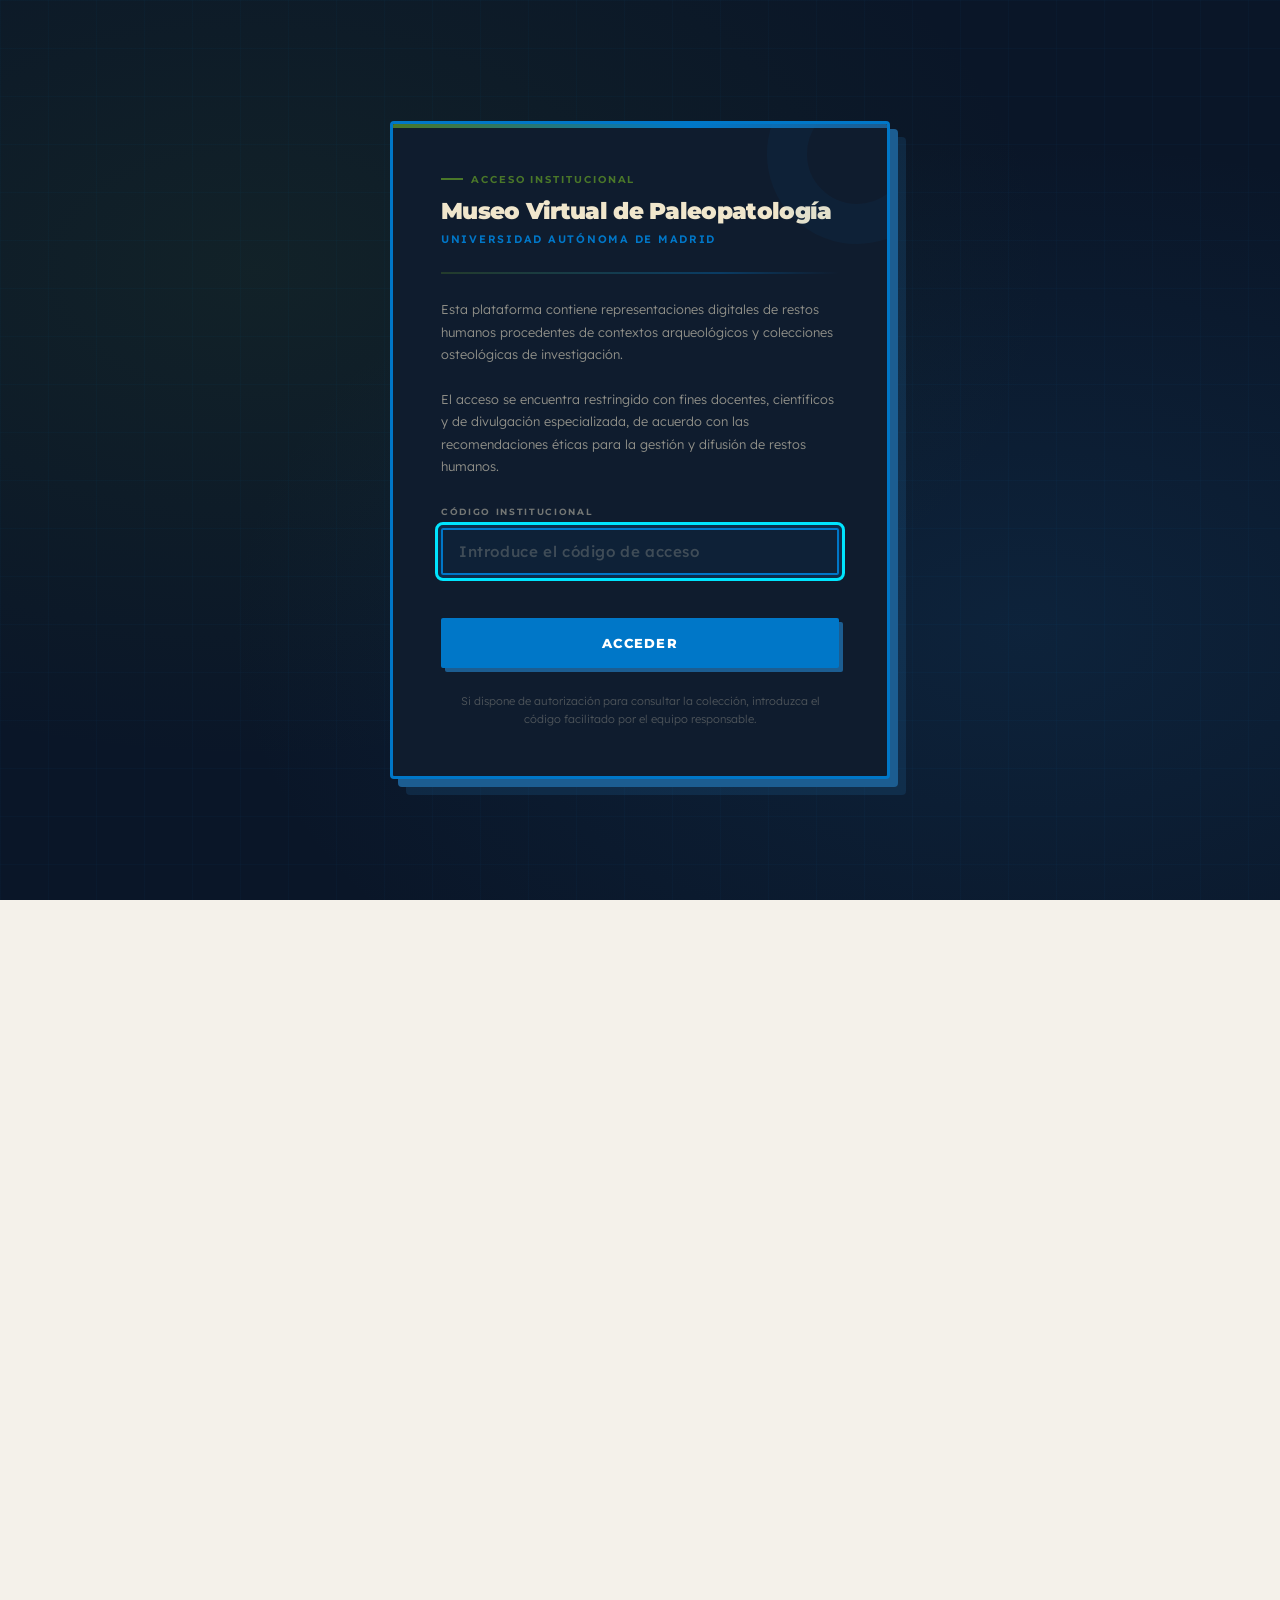
==== commit ef6b1c8f: "actualización de apartado de divulgación" ====
--- a/actualidad.html
+++ b/actualidad.html
@@ -423,6 +423,74 @@
     .ac-sidebar__section::-webkit-scrollbar { width: 5px; }
     .ac-sidebar__section::-webkit-scrollbar-track { background: #e8dfc8; }
     .ac-sidebar__section::-webkit-scrollbar-thumb { background: #0d0d0d; border-radius: 2px; }
+
+    /* ═══════════════════════════════════════
+       DIVULGACIÓN Y COMUNIDAD
+    ═══════════════════════════════════════ */
+    .ac-divulgacion {
+      border-top: var(--ac-border);
+      padding-top: clamp(2rem, 4vw, 3rem);
+    }
+    .ac-divulgacion__label {
+      font-family: var(--font-head);
+      font-size: .65rem; font-weight: 700; letter-spacing: .2em; text-transform: uppercase;
+      color: var(--cyan);
+      display: flex; align-items: center; gap: .5rem;
+      margin-bottom: .6rem;
+    }
+    .ac-divulgacion__label::before {
+      content: ''; display: block; width: 25px; height: 2.5px; background: var(--cyan);
+    }
+    .ac-divulgacion__title {
+      font-family: var(--font-head);
+      font-size: clamp(1.1rem, 2vw, 1.5rem);
+      font-weight: 900; letter-spacing: -.03em;
+      color: var(--ac-ink);
+      margin-bottom: .75rem;
+    }
+    .ac-divulgacion__scroll {
+      display: flex;
+      gap: 1rem;
+      overflow-x: scroll;
+      padding-bottom: 1rem;
+      scroll-snap-type: x mandatory;
+    }
+    .ac-divulgacion__scroll::-webkit-scrollbar { height: 5px; }
+    .ac-divulgacion__scroll::-webkit-scrollbar-track { background: #e8dfc8; }
+    .ac-divulgacion__scroll::-webkit-scrollbar-thumb { background: #0d0d0d; border-radius: 2px; }
+    .ac-divulgacion-card {
+      flex-shrink: 0;
+      width: 240px;
+      scroll-snap-align: start;
+      background: #fff;
+      border: var(--ac-border);
+      box-shadow: var(--ac-shadow-sm);
+      border-radius: 4px;
+      text-decoration: none;
+      color: inherit;
+      display: flex;
+      flex-direction: column;
+    }
+    .ac-divulgacion-card__accent { height: 4px; width: 100%; flex-shrink: 0; }
+    .ac-divulgacion-card__body { padding: 1rem; display: flex; flex-direction: column; flex: 1; }
+    .ac-divulgacion-card__tag {
+      font-size: .55rem; font-weight: 700; letter-spacing: .1em; text-transform: uppercase;
+      padding: .2em .55em; border: 1.5px solid; border-radius: 2px;
+      align-self: flex-start; margin-bottom: .6rem;
+    }
+    .ac-divulgacion-card__title {
+      font-family: var(--font-head); font-size: .85rem; font-weight: 800;
+      color: var(--ac-ink); line-height: 1.25; margin-bottom: .4rem;
+    }
+    .ac-divulgacion-card__desc {
+      font-size: .72rem; color: var(--ac-mid); line-height: 1.5; font-weight: 300; flex: 1;
+    }
+    .ac-divulgacion-card__footer {
+      margin-top: .75rem; padding-top: .6rem;
+      border-top: 1.5px solid rgba(0,0,0,.07);
+      font-size: .6rem; font-weight: 700;
+      font-family: var(--font-head); text-transform: uppercase; letter-spacing: .08em;
+    }
 
     /* ═══════════════════════════════════════
        RESPONSIVE
@@ -496,16 +564,6 @@
   </div>
 
   <!-- ══════════════════════════════════
-       HERO DESTACADO
-  ══════════════════════════════════ -->
-  <section class="ac-hero" id="hero-section">
-    <div class="ac-hero__inner">
-      <p class="ac-hero__label">Noticia destacada</p>
-      <div id="hero-card-wrap"></div>
-    </div>
-  </section>
-
-  <!-- ══════════════════════════════════
        GRID NOTICIAS + SIDEBAR
   ══════════════════════════════════ -->
   <section class="ac-main">
@@ -520,7 +578,7 @@
             <h2 class="ac-grid-title">Últimas noticias</h2>
             <span class="ac-grid-count"><strong id="news-count">—</strong> artículos</span>
           </div>
-          <p style="font-size:.7rem;color:var(--ac-mid);font-weight:300;text-align:right;margin-top:-.75rem;margin-bottom:1.25rem;font-family:var(--font-head);letter-spacing:.04em;">En el futuro, este espacio recogerá noticias y publicaciones del LAV·UAM.</p>
+          <p style="font-size:.75rem;font-style:italic;color:var(--ac-mid);margin-bottom:1rem;">En el futuro, este espacio recogerá noticias y publicaciones propias del LAV·UAM.</p>
           <div class="ac-grid" id="news-grid">
             <div class="ac-loading">
               <div class="ac-spinner"></div>
@@ -529,10 +587,91 @@
           </div>
         </div>
 
+        <!-- Divulgación y comunidad -->
+        <div class="ac-divulgacion">
+          <p class="ac-divulgacion__label">Recursos recomendados</p>
+          <h2 class="ac-divulgacion__title">Divulgación y comunidad</h2>
+          <p style="font-size:.8rem;color:var(--ac-mid);margin-bottom:1.25rem;font-weight:300;line-height:1.6;">Publicaciones, asociaciones y recursos audiovisuales para acercarse a la paleopatología y la bioarqueología más allá de la investigación especializada.</p>
+          <div class="ac-divulgacion__scroll">
+
+            <a href="https://youtu.be/z2Ks0HILZWk" target="_blank" rel="noopener noreferrer" class="ac-divulgacion-card">
+              <div class="ac-divulgacion-card__accent" style="background:#c0003c"></div>
+              <div class="ac-divulgacion-card__body">
+                <span class="ac-divulgacion-card__tag" style="border-color:#c0003c;color:#c0003c">Vídeo</span>
+                <p class="ac-divulgacion-card__title">Paleopatología: las enfermedades a través del tiempo</p>
+                <p class="ac-divulgacion-card__desc">Charla de divulgación del investigador Miguel Botella López (UGR) para público general. Explica qué es la paleopatología y qué información aportan los huesos sobre las enfermedades del pasado.</p>
+                <div class="ac-divulgacion-card__footer" style="color:#c0003c">Ver recurso →</div>
+              </div>
+            </a>
+
+            <a href="https://podcasts.apple.com/us/podcast/bioarchaeology-assessing-the-present-episode-2-of-3/id1518833495" target="_blank" rel="noopener noreferrer" class="ac-divulgacion-card">
+              <div class="ac-divulgacion-card__accent" style="background:#aa00ff"></div>
+              <div class="ac-divulgacion-card__body">
+                <span class="ac-divulgacion-card__tag" style="border-color:#aa00ff;color:#aa00ff">Podcast</span>
+                <p class="ac-divulgacion-card__title">That Anthro Podcast — Bioarchaeology series</p>
+                <p class="ac-divulgacion-card__desc">Serie de tres episodios con entrevistas a bioarqueólogos activos. Aborda métodos, tecnologías emergentes y consideraciones éticas en la investigación con restos humanos.</p>
+                <div class="ac-divulgacion-card__footer" style="color:#aa00ff">Ver recurso →</div>
+              </div>
+            </a>
+
+            <a href="https://asociacionpaleopatologia.es" target="_blank" rel="noopener noreferrer" class="ac-divulgacion-card">
+              <div class="ac-divulgacion-card__accent" style="background:#00e5ff"></div>
+              <div class="ac-divulgacion-card__body">
+                <span class="ac-divulgacion-card__tag" style="border-color:#00e5ff;color:#00e5ff">Asociación</span>
+                <p class="ac-divulgacion-card__title">Asociación Española de Paleopatología (AEP)</p>
+                <p class="ac-divulgacion-card__desc">Portal de referencia en español con noticias, publicaciones y recursos del campo. Organiza el Congreso Nacional de Paleopatología cada dos años.</p>
+                <div class="ac-divulgacion-card__footer" style="color:#00e5ff">Ver recurso →</div>
+              </div>
+            </a>
+
+            <a href="https://www.seaf.es" target="_blank" rel="noopener noreferrer" class="ac-divulgacion-card">
+              <div class="ac-divulgacion-card__accent" style="background:#00e5ff"></div>
+              <div class="ac-divulgacion-card__body">
+                <span class="ac-divulgacion-card__tag" style="border-color:#00e5ff;color:#00e5ff">Asociación</span>
+                <p class="ac-divulgacion-card__title">Sociedad Española de Antropología Física (SEAF)</p>
+                <p class="ac-divulgacion-card__desc">Sociedad científica fundada en 1976, con revista propia (REAF) y congreso bienal. Referente institucional de la antropología física en España.</p>
+                <div class="ac-divulgacion-card__footer" style="color:#00e5ff">Ver recurso →</div>
+              </div>
+            </a>
+
+            <a href="https://paleopathology-association.wildapricot.org" target="_blank" rel="noopener noreferrer" class="ac-divulgacion-card">
+              <div class="ac-divulgacion-card__accent" style="background:#2979ff"></div>
+              <div class="ac-divulgacion-card__body">
+                <span class="ac-divulgacion-card__tag" style="border-color:#2979ff;color:#2979ff">Asociación</span>
+                <p class="ac-divulgacion-card__title">The Paleopathology Association</p>
+                <p class="ac-divulgacion-card__desc">Asociación internacional de referencia, con acceso a actas de congresos, boletines y recursos académicos sobre paleopatología a nivel global.</p>
+                <div class="ac-divulgacion-card__footer" style="color:#2979ff">Ver recurso →</div>
+              </div>
+            </a>
+
+            <a href="http://www.bioarqueologia.es" target="_blank" rel="noopener noreferrer" class="ac-divulgacion-card">
+              <div class="ac-divulgacion-card__accent" style="background:#d4e60a"></div>
+              <div class="ac-divulgacion-card__body">
+                <span class="ac-divulgacion-card__tag" style="border-color:#d4e60a;color:#d4e60a">Web</span>
+                <p class="ac-divulgacion-card__title">Asociación Profesional de Bioarqueología</p>
+                <p class="ac-divulgacion-card__desc">Referente en España para la bioarqueología aplicada, con recursos profesionales, directorio de investigadores y noticias del sector.</p>
+                <div class="ac-divulgacion-card__footer" style="color:#d4e60a">Ver recurso →</div>
+              </div>
+            </a>
+
+            <a href="http://www.babao.org.uk" target="_blank" rel="noopener noreferrer" class="ac-divulgacion-card">
+              <div class="ac-divulgacion-card__accent" style="background:#2979ff"></div>
+              <div class="ac-divulgacion-card__body">
+                <span class="ac-divulgacion-card__tag" style="border-color:#2979ff;color:#2979ff">Asociación</span>
+                <p class="ac-divulgacion-card__title">BABAO — British Association for Biological Anthropology and Osteoarchaeology</p>
+                <p class="ac-divulgacion-card__desc">Asociación británica con recursos de formación, guías éticas y publicaciones especializadas en osteoarqueología y antropología biológica.</p>
+                <div class="ac-divulgacion-card__footer" style="color:#2979ff">Ver recurso →</div>
+              </div>
+            </a>
+
+          </div>
+        </div>
+
         <!-- Eventos y congresos — justo debajo del grid -->
         <div class="ac-events-inline">
           <p class="ac-events-inline__label">Próximas citas</p>
           <h2 class="ac-events-inline__title">Eventos y congresos</h2>
+          <p style="font-size:.75rem;font-style:italic;color:var(--ac-mid);margin-bottom:1rem;">Los eventos listados son orientativos. Próximamente este espacio recogerá convocatorias reales del campo.</p>
           <div class="ac-events__grid" id="events-grid"></div>
         </div>
 
@@ -829,7 +968,6 @@
   });
 
   /* ── Init ── */
-  renderHero();
   renderNewsGrid();
   renderEventos();
   fetchPubMed();
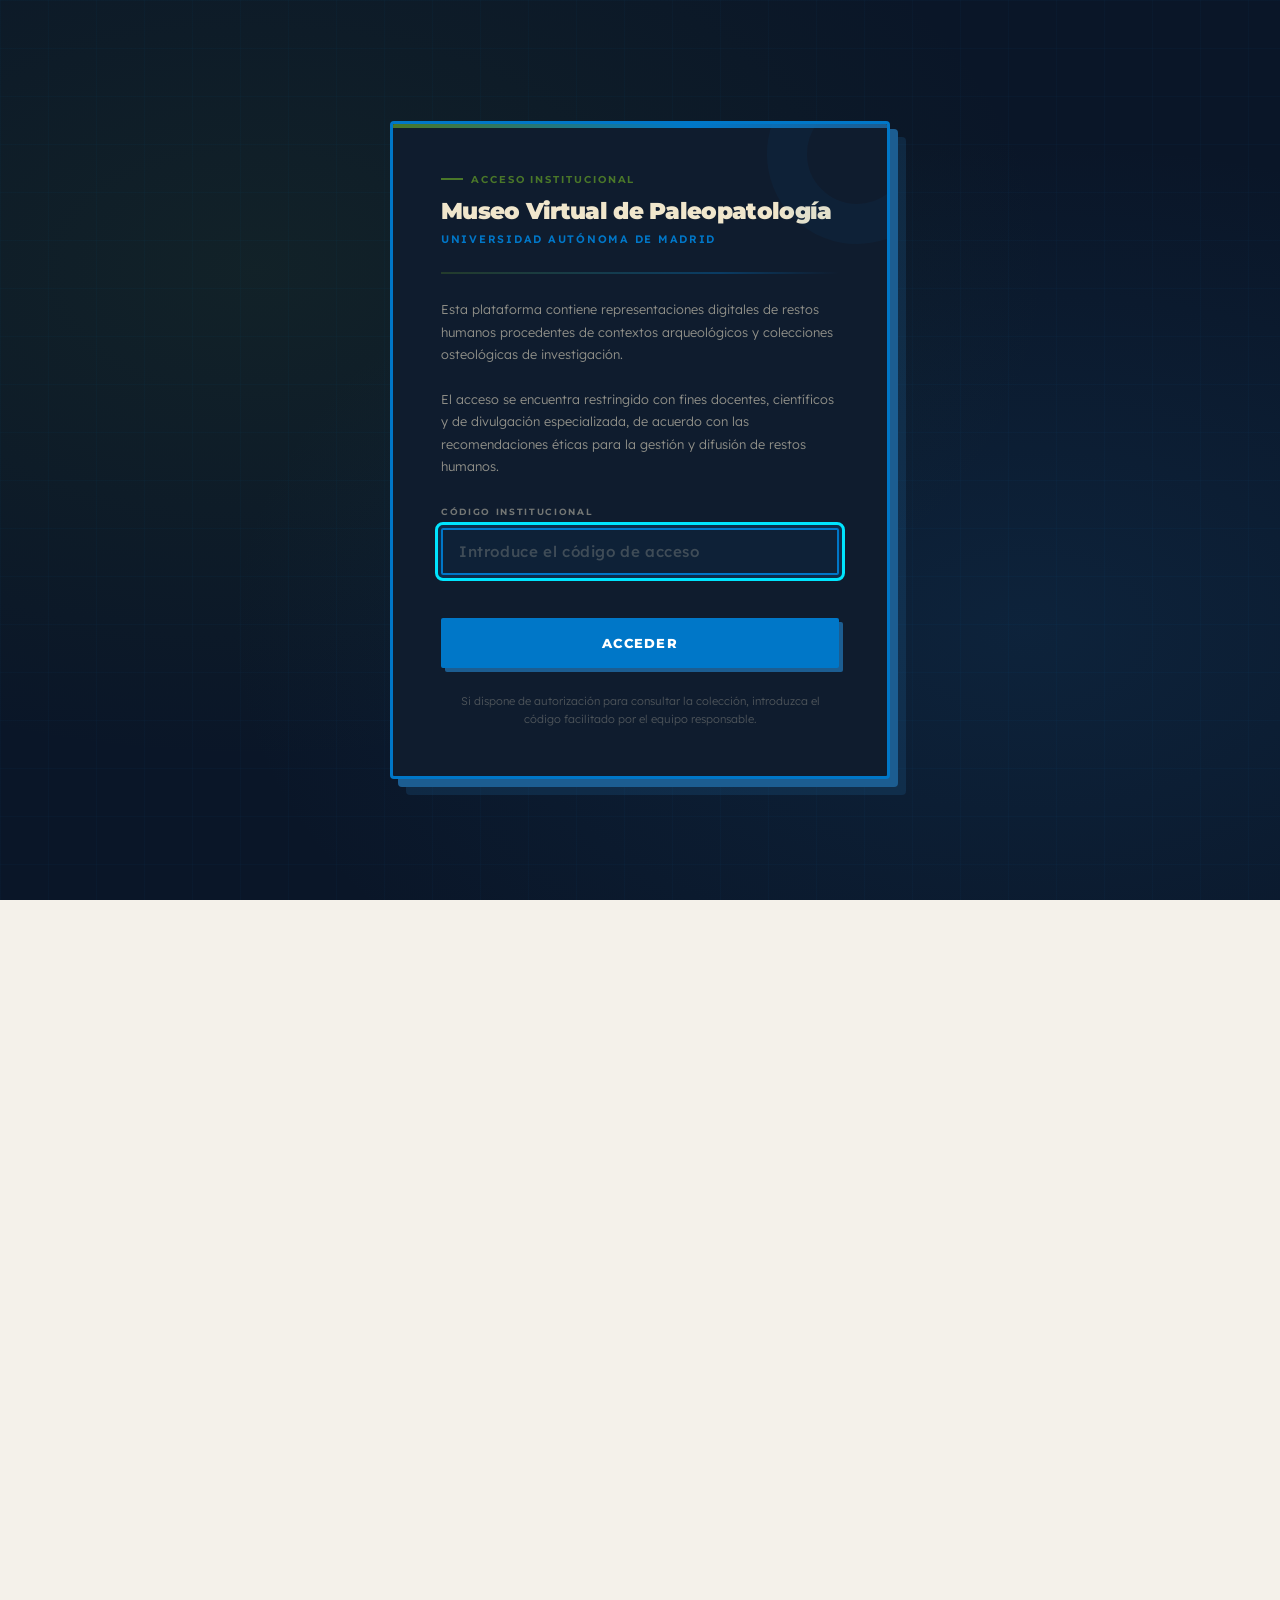
==== commit a221a3dc: "corrección definición yacimientos y actualización noticias" ====
--- a/actualidad.html
+++ b/actualidad.html
@@ -85,105 +85,6 @@
       font-size: .8em;
       display: block;
     }
-
-    /* ═══════════════════════════════════════
-       HERO DESTACADO
-    ═══════════════════════════════════════ */
-    .ac-hero {
-      border-bottom: var(--ac-border);
-      background: var(--ac-bg);
-    }
-    .ac-hero__inner {
-      width: min(1400px, 96vw);
-      margin-inline: auto;
-      padding-inline: clamp(1rem, 3vw, 2rem);
-      padding-block: clamp(2.5rem, 5vw, 4rem);
-    }
-    .ac-hero__label {
-      font-family: var(--font-head);
-      font-size: .65rem;
-      font-weight: 700;
-      letter-spacing: .2em;
-      text-transform: uppercase;
-      color: var(--crimson);
-      display: flex;
-      align-items: center;
-      gap: .5rem;
-      margin-bottom: 1.25rem;
-    }
-    .ac-hero__label::before {
-      content: '';
-      display: block;
-      width: 25px; height: 2.5px;
-      background: var(--crimson);
-    }
-
-    /* Card hero */
-    .ac-hero-card {
-      display: grid;
-      grid-template-columns: 1fr 1.1fr;
-      background: #fff;
-      border: var(--ac-border);
-      border-radius: 4px;
-      box-shadow: var(--ac-shadow);
-      overflow: hidden;
-      text-decoration: none;
-      color: inherit;
-      transition: transform .2s cubic-bezier(.34,1.56,.64,1), box-shadow .2s;
-    }
-    .ac-hero-card:hover {
-      transform: translate(-4px,-4px);
-      box-shadow: 9px 9px 0 var(--ac-ink);
-    }
-    .ac-hero-card__img {
-      min-height: 320px;
-      background: var(--ac-bone);
-      position: relative;
-      overflow: hidden;
-      border-right: var(--ac-border);
-    }
-    .ac-hero-card__img img { width:100%;height:100%;object-fit:cover;transition:transform .4s ease; }
-    .ac-hero-card:hover .ac-hero-card__img img { transform: scale(1.04); }
-    .ac-hero-card__img-ph {
-      width:100%;height:100%;
-      display:flex;align-items:center;justify-content:center;
-      font-size:4rem;opacity:.2;
-    }
-    .ac-hero-card__body {
-      padding: clamp(1.5rem, 3vw, 2.5rem);
-      display: flex;
-      flex-direction: column;
-    }
-    .ac-hero-card__tag {
-      font-family: var(--font-head);
-      font-size: .6rem;font-weight:700;letter-spacing:.12em;text-transform:uppercase;
-      padding:.22em .65em;border:2px solid;border-radius:2px;
-      display:inline-flex;align-self:flex-start;margin-bottom:1rem;
-    }
-    .ac-hero-card__date {
-      font-family:var(--font-head);font-size:.62rem;font-weight:600;
-      letter-spacing:.1em;text-transform:uppercase;color:var(--ac-mid);margin-bottom:.6rem;
-    }
-    .ac-hero-card__title {
-      font-family:var(--font-head);font-size:clamp(1.3rem,2.2vw,1.9rem);
-      font-weight:900;letter-spacing:-.03em;line-height:1.1;color:var(--ac-ink);margin-bottom:1rem;
-    }
-    .ac-hero-card__desc {
-      font-size:clamp(.85rem,1.3vw,.95rem);line-height:1.75;color:#3d3d3d;
-      font-weight:300;margin-bottom:1.5rem;flex:1;
-    }
-    .ac-hero-card__source {
-      display:flex;align-items:center;gap:.5rem;
-      font-family:var(--font-head);font-size:.6rem;font-weight:700;
-      letter-spacing:.1em;text-transform:uppercase;color:var(--ac-mid);
-      padding-top:1rem;border-top:1.5px solid rgba(0,0,0,.08);
-    }
-    .ac-hero-card__source-dot { width:7px;height:7px;border-radius:50%;flex-shrink:0; }
-    .ac-hero-card__read {
-      margin-left:auto;display:flex;align-items:center;gap:.35rem;
-      color:var(--crimson);transition:gap .15s;
-    }
-    .ac-hero-card:hover .ac-hero-card__read { gap:.6rem; }
 
     /* ═══════════════════════════════════════
        LAYOUT PRINCIPAL — 2 columnas
@@ -498,10 +399,6 @@
     @media (max-width: 1050px) {
       .ac-main__inner { grid-template-columns: 1fr; }
       .ac-sidebar { position: static; }
-    }
-    @media (max-width: 760px) {
-      .ac-hero-card { grid-template-columns: 1fr; }
-      .ac-hero-card__img { min-height:200px;border-right:none;border-bottom:var(--ac-border); }
     }
     @media (max-width: 500px) {
       .ac-grid { grid-template-columns:1fr; }
@@ -572,6 +469,86 @@
       <!-- Columna izquierda: noticias + eventos -->
       <div class="ac-main__left">
 
+        <!-- Divulgación y comunidad -->
+        <div class="ac-divulgacion">
+          <p class="ac-divulgacion__label">Recursos recomendados</p>
+          <h2 class="ac-divulgacion__title">Divulgación y comunidad</h2>
+          <p style="font-size:.8rem;color:var(--ac-mid);margin-bottom:1.25rem;font-weight:300;line-height:1.6;">Publicaciones, asociaciones y recursos audiovisuales para acercarse a la paleopatología y la bioarqueología más allá de la investigación especializada.</p>
+          <div class="ac-divulgacion__scroll">
+
+            <a href="https://youtu.be/z2Ks0HILZWk" target="_blank" rel="noopener noreferrer" class="ac-divulgacion-card">
+              <div class="ac-divulgacion-card__accent" style="background:#c0003c"></div>
+              <div class="ac-divulgacion-card__body">
+                <span class="ac-divulgacion-card__tag" style="border-color:#c0003c;color:#c0003c">Vídeo</span>
+                <p class="ac-divulgacion-card__title">Paleopatología: las enfermedades a través del tiempo</p>
+                <p class="ac-divulgacion-card__desc">Charla de divulgación del investigador Miguel Botella López (UGR) para público general. Explica qué es la paleopatología y qué información aportan los huesos sobre las enfermedades del pasado.</p>
+                <div class="ac-divulgacion-card__footer" style="color:#c0003c">Ver recurso →</div>
+              </div>
+            </a>
+
+            <a href="https://podcasts.apple.com/us/podcast/bioarchaeology-assessing-the-present-episode-2-of-3/id1518833495" target="_blank" rel="noopener noreferrer" class="ac-divulgacion-card">
+              <div class="ac-divulgacion-card__accent" style="background:#aa00ff"></div>
+              <div class="ac-divulgacion-card__body">
+                <span class="ac-divulgacion-card__tag" style="border-color:#aa00ff;color:#aa00ff">Podcast</span>
+                <p class="ac-divulgacion-card__title">That Anthro Podcast — Bioarchaeology series</p>
+                <p class="ac-divulgacion-card__desc">Serie de tres episodios con entrevistas a bioarqueólogos activos. Aborda métodos, tecnologías emergentes y consideraciones éticas en la investigación con restos humanos.</p>
+                <div class="ac-divulgacion-card__footer" style="color:#aa00ff">Ver recurso →</div>
+              </div>
+            </a>
+
+            <a href="https://asociacionpaleopatologia.es" target="_blank" rel="noopener noreferrer" class="ac-divulgacion-card">
+              <div class="ac-divulgacion-card__accent" style="background:#00e5ff"></div>
+              <div class="ac-divulgacion-card__body">
+                <span class="ac-divulgacion-card__tag" style="border-color:#00e5ff;color:#00e5ff">Asociación</span>
+                <p class="ac-divulgacion-card__title">Asociación Española de Paleopatología (AEP)</p>
+                <p class="ac-divulgacion-card__desc">Portal de referencia en español con noticias, publicaciones y recursos del campo. Organiza el Congreso Nacional de Paleopatología cada dos años.</p>
+                <div class="ac-divulgacion-card__footer" style="color:#00e5ff">Ver recurso →</div>
+              </div>
+            </a>
+
+            <a href="https://www.seaf.es" target="_blank" rel="noopener noreferrer" class="ac-divulgacion-card">
+              <div class="ac-divulgacion-card__accent" style="background:#00e5ff"></div>
+              <div class="ac-divulgacion-card__body">
+                <span class="ac-divulgacion-card__tag" style="border-color:#00e5ff;color:#00e5ff">Asociación</span>
+                <p class="ac-divulgacion-card__title">Sociedad Española de Antropología Física (SEAF)</p>
+                <p class="ac-divulgacion-card__desc">Sociedad científica fundada en 1976, con revista propia (REAF) y congreso bienal. Referente institucional de la antropología física en España.</p>
+                <div class="ac-divulgacion-card__footer" style="color:#00e5ff">Ver recurso →</div>
+              </div>
+            </a>
+
+            <a href="https://paleopathology-association.wildapricot.org" target="_blank" rel="noopener noreferrer" class="ac-divulgacion-card">
+              <div class="ac-divulgacion-card__accent" style="background:#2979ff"></div>
+              <div class="ac-divulgacion-card__body">
+                <span class="ac-divulgacion-card__tag" style="border-color:#2979ff;color:#2979ff">Asociación</span>
+                <p class="ac-divulgacion-card__title">The Paleopathology Association</p>
+                <p class="ac-divulgacion-card__desc">Asociación internacional de referencia, con acceso a actas de congresos, boletines y recursos académicos sobre paleopatología a nivel global.</p>
+                <div class="ac-divulgacion-card__footer" style="color:#2979ff">Ver recurso →</div>
+              </div>
+            </a>
+
+            <a href="http://www.bioarqueologia.es" target="_blank" rel="noopener noreferrer" class="ac-divulgacion-card">
+              <div class="ac-divulgacion-card__accent" style="background:#d4e60a"></div>
+              <div class="ac-divulgacion-card__body">
+                <span class="ac-divulgacion-card__tag" style="border-color:#d4e60a;color:#d4e60a">Web</span>
+                <p class="ac-divulgacion-card__title">Asociación Profesional de Bioarqueología</p>
+                <p class="ac-divulgacion-card__desc">Referente en España para la bioarqueología aplicada, con recursos profesionales, directorio de investigadores y noticias del sector.</p>
+                <div class="ac-divulgacion-card__footer" style="color:#d4e60a">Ver recurso →</div>
+              </div>
+            </a>
+
+            <a href="http://www.babao.org.uk" target="_blank" rel="noopener noreferrer" class="ac-divulgacion-card">
+              <div class="ac-divulgacion-card__accent" style="background:#2979ff"></div>
+              <div class="ac-divulgacion-card__body">
+                <span class="ac-divulgacion-card__tag" style="border-color:#2979ff;color:#2979ff">Asociación</span>
+                <p class="ac-divulgacion-card__title">BABAO — British Association for Biological Anthropology and Osteoarchaeology</p>
+                <p class="ac-divulgacion-card__desc">Asociación británica con recursos de formación, guías éticas y publicaciones especializadas en osteoarqueología y antropología biológica.</p>
+                <div class="ac-divulgacion-card__footer" style="color:#2979ff">Ver recurso →</div>
+              </div>
+            </a>
+
+          </div>
+        </div>
+
         <!-- Grid de noticias -->
         <div class="ac-grid-wrap">
           <div class="ac-grid-header">
@@ -584,86 +561,6 @@
               <div class="ac-spinner"></div>
               Cargando contenido…
             </div>
-          </div>
-        </div>
-
-        <!-- Divulgación y comunidad -->
-        <div class="ac-divulgacion">
-          <p class="ac-divulgacion__label">Recursos recomendados</p>
-          <h2 class="ac-divulgacion__title">Divulgación y comunidad</h2>
-          <p style="font-size:.8rem;color:var(--ac-mid);margin-bottom:1.25rem;font-weight:300;line-height:1.6;">Publicaciones, asociaciones y recursos audiovisuales para acercarse a la paleopatología y la bioarqueología más allá de la investigación especializada.</p>
-          <div class="ac-divulgacion__scroll">
-
-            <a href="https://youtu.be/z2Ks0HILZWk" target="_blank" rel="noopener noreferrer" class="ac-divulgacion-card">
-              <div class="ac-divulgacion-card__accent" style="background:#c0003c"></div>
-              <div class="ac-divulgacion-card__body">
-                <span class="ac-divulgacion-card__tag" style="border-color:#c0003c;color:#c0003c">Vídeo</span>
-                <p class="ac-divulgacion-card__title">Paleopatología: las enfermedades a través del tiempo</p>
-                <p class="ac-divulgacion-card__desc">Charla de divulgación del investigador Miguel Botella López (UGR) para público general. Explica qué es la paleopatología y qué información aportan los huesos sobre las enfermedades del pasado.</p>
-                <div class="ac-divulgacion-card__footer" style="color:#c0003c">Ver recurso →</div>
-              </div>
-            </a>
-
-            <a href="https://podcasts.apple.com/us/podcast/bioarchaeology-assessing-the-present-episode-2-of-3/id1518833495" target="_blank" rel="noopener noreferrer" class="ac-divulgacion-card">
-              <div class="ac-divulgacion-card__accent" style="background:#aa00ff"></div>
-              <div class="ac-divulgacion-card__body">
-                <span class="ac-divulgacion-card__tag" style="border-color:#aa00ff;color:#aa00ff">Podcast</span>
-                <p class="ac-divulgacion-card__title">That Anthro Podcast — Bioarchaeology series</p>
-                <p class="ac-divulgacion-card__desc">Serie de tres episodios con entrevistas a bioarqueólogos activos. Aborda métodos, tecnologías emergentes y consideraciones éticas en la investigación con restos humanos.</p>
-                <div class="ac-divulgacion-card__footer" style="color:#aa00ff">Ver recurso →</div>
-              </div>
-            </a>
-
-            <a href="https://asociacionpaleopatologia.es" target="_blank" rel="noopener noreferrer" class="ac-divulgacion-card">
-              <div class="ac-divulgacion-card__accent" style="background:#00e5ff"></div>
-              <div class="ac-divulgacion-card__body">
-                <span class="ac-divulgacion-card__tag" style="border-color:#00e5ff;color:#00e5ff">Asociación</span>
-                <p class="ac-divulgacion-card__title">Asociación Española de Paleopatología (AEP)</p>
-                <p class="ac-divulgacion-card__desc">Portal de referencia en español con noticias, publicaciones y recursos del campo. Organiza el Congreso Nacional de Paleopatología cada dos años.</p>
-                <div class="ac-divulgacion-card__footer" style="color:#00e5ff">Ver recurso →</div>
-              </div>
-            </a>
-
-            <a href="https://www.seaf.es" target="_blank" rel="noopener noreferrer" class="ac-divulgacion-card">
-              <div class="ac-divulgacion-card__accent" style="background:#00e5ff"></div>
-              <div class="ac-divulgacion-card__body">
-                <span class="ac-divulgacion-card__tag" style="border-color:#00e5ff;color:#00e5ff">Asociación</span>
-                <p class="ac-divulgacion-card__title">Sociedad Española de Antropología Física (SEAF)</p>
-                <p class="ac-divulgacion-card__desc">Sociedad científica fundada en 1976, con revista propia (REAF) y congreso bienal. Referente institucional de la antropología física en España.</p>
-                <div class="ac-divulgacion-card__footer" style="color:#00e5ff">Ver recurso →</div>
-              </div>
-            </a>
-
-            <a href="https://paleopathology-association.wildapricot.org" target="_blank" rel="noopener noreferrer" class="ac-divulgacion-card">
-              <div class="ac-divulgacion-card__accent" style="background:#2979ff"></div>
-              <div class="ac-divulgacion-card__body">
-                <span class="ac-divulgacion-card__tag" style="border-color:#2979ff;color:#2979ff">Asociación</span>
-                <p class="ac-divulgacion-card__title">The Paleopathology Association</p>
-                <p class="ac-divulgacion-card__desc">Asociación internacional de referencia, con acceso a actas de congresos, boletines y recursos académicos sobre paleopatología a nivel global.</p>
-                <div class="ac-divulgacion-card__footer" style="color:#2979ff">Ver recurso →</div>
-              </div>
-            </a>
-
-            <a href="http://www.bioarqueologia.es" target="_blank" rel="noopener noreferrer" class="ac-divulgacion-card">
-              <div class="ac-divulgacion-card__accent" style="background:#d4e60a"></div>
-              <div class="ac-divulgacion-card__body">
-                <span class="ac-divulgacion-card__tag" style="border-color:#d4e60a;color:#d4e60a">Web</span>
-                <p class="ac-divulgacion-card__title">Asociación Profesional de Bioarqueología</p>
-                <p class="ac-divulgacion-card__desc">Referente en España para la bioarqueología aplicada, con recursos profesionales, directorio de investigadores y noticias del sector.</p>
-                <div class="ac-divulgacion-card__footer" style="color:#d4e60a">Ver recurso →</div>
-              </div>
-            </a>
-
-            <a href="http://www.babao.org.uk" target="_blank" rel="noopener noreferrer" class="ac-divulgacion-card">
-              <div class="ac-divulgacion-card__accent" style="background:#2979ff"></div>
-              <div class="ac-divulgacion-card__body">
-                <span class="ac-divulgacion-card__tag" style="border-color:#2979ff;color:#2979ff">Asociación</span>
-                <p class="ac-divulgacion-card__title">BABAO — British Association for Biological Anthropology and Osteoarchaeology</p>
-                <p class="ac-divulgacion-card__desc">Asociación británica con recursos de formación, guías éticas y publicaciones especializadas en osteoarqueología y antropología biológica.</p>
-                <div class="ac-divulgacion-card__footer" style="color:#2979ff">Ver recurso →</div>
-              </div>
-            </a>
-
           </div>
         </div>
 
@@ -778,40 +675,11 @@
     return new Date(str).toLocaleDateString('es-ES', { day:'numeric', month:'long', year:'numeric' });
   }
 
-  /* ── Hero ── */
-  function renderHero() {
-    const wrap    = document.getElementById('hero-card-wrap');
-    const noticia = NOTICIAS_PROPIAS.find(n => n.destacada) || NOTICIAS_PROPIAS[0];
-    const tm      = TYPE_LABELS[noticia.tipo];
-    wrap.innerHTML = `
-      <a href="${noticia.url}" target="_blank" rel="noopener noreferrer" class="ac-hero-card">
-        <div class="ac-hero-card__img">
-          ${noticia.imagen ? `<img src="${noticia.imagen}" alt="${noticia.titulo}" />` : `<div class="ac-hero-card__img-ph">${noticia.emoji}</div>`}
-        </div>
-        <div class="ac-hero-card__body">
-          <span class="ac-hero-card__tag" style="border-color:${tm.color};color:${tm.color};background:${tm.color}15">${tm.label}</span>
-          <p class="ac-hero-card__date">${formatDate(noticia.fecha)}</p>
-          <h2 class="ac-hero-card__title">${noticia.titulo}</h2>
-          <p class="ac-hero-card__desc">${noticia.descripcion}</p>
-          <div class="ac-hero-card__source">
-            <span class="ac-hero-card__source-dot" style="background:${noticia.color}"></span>
-            ${noticia.fuente}
-            <span class="ac-hero-card__read">
-              Leer artículo
-              <svg width="12" height="12" viewBox="0 0 24 24" fill="currentColor"><path d="M8.59 16.59L13.17 12 8.59 7.41 10 6l6 6-6 6z"/></svg>
-            </span>
-          </div>
-        </div>
-      </a>`;
-  }
-
   /* ── Grid noticias ── */
   function renderNewsGrid() {
     const grid    = document.getElementById('news-grid');
     const countEl = document.getElementById('news-count');
-    const heroId  = (NOTICIAS_PROPIAS.find(n => n.destacada) || NOTICIAS_PROPIAS[0]).id;
-    const filtered = NOTICIAS_PROPIAS
-      .filter(n => n.id !== heroId);
+    const filtered = NOTICIAS_PROPIAS;
 
     if (countEl) countEl.textContent = filtered.length;
     grid.innerHTML = '';
@@ -963,7 +831,6 @@
   /* ── GSAP ── */
   window.addEventListener('load', () => {
     if (typeof gsap === 'undefined') return;
-    gsap.from('.ac-hero-card',  { y:25, opacity:0, duration:.7, ease:'power3.out', delay:.2 });
     gsap.from('.ac-event-card', { y:20, opacity:0, stagger:.08, duration:.5, ease:'power2.out', delay:.1 });
   });
 
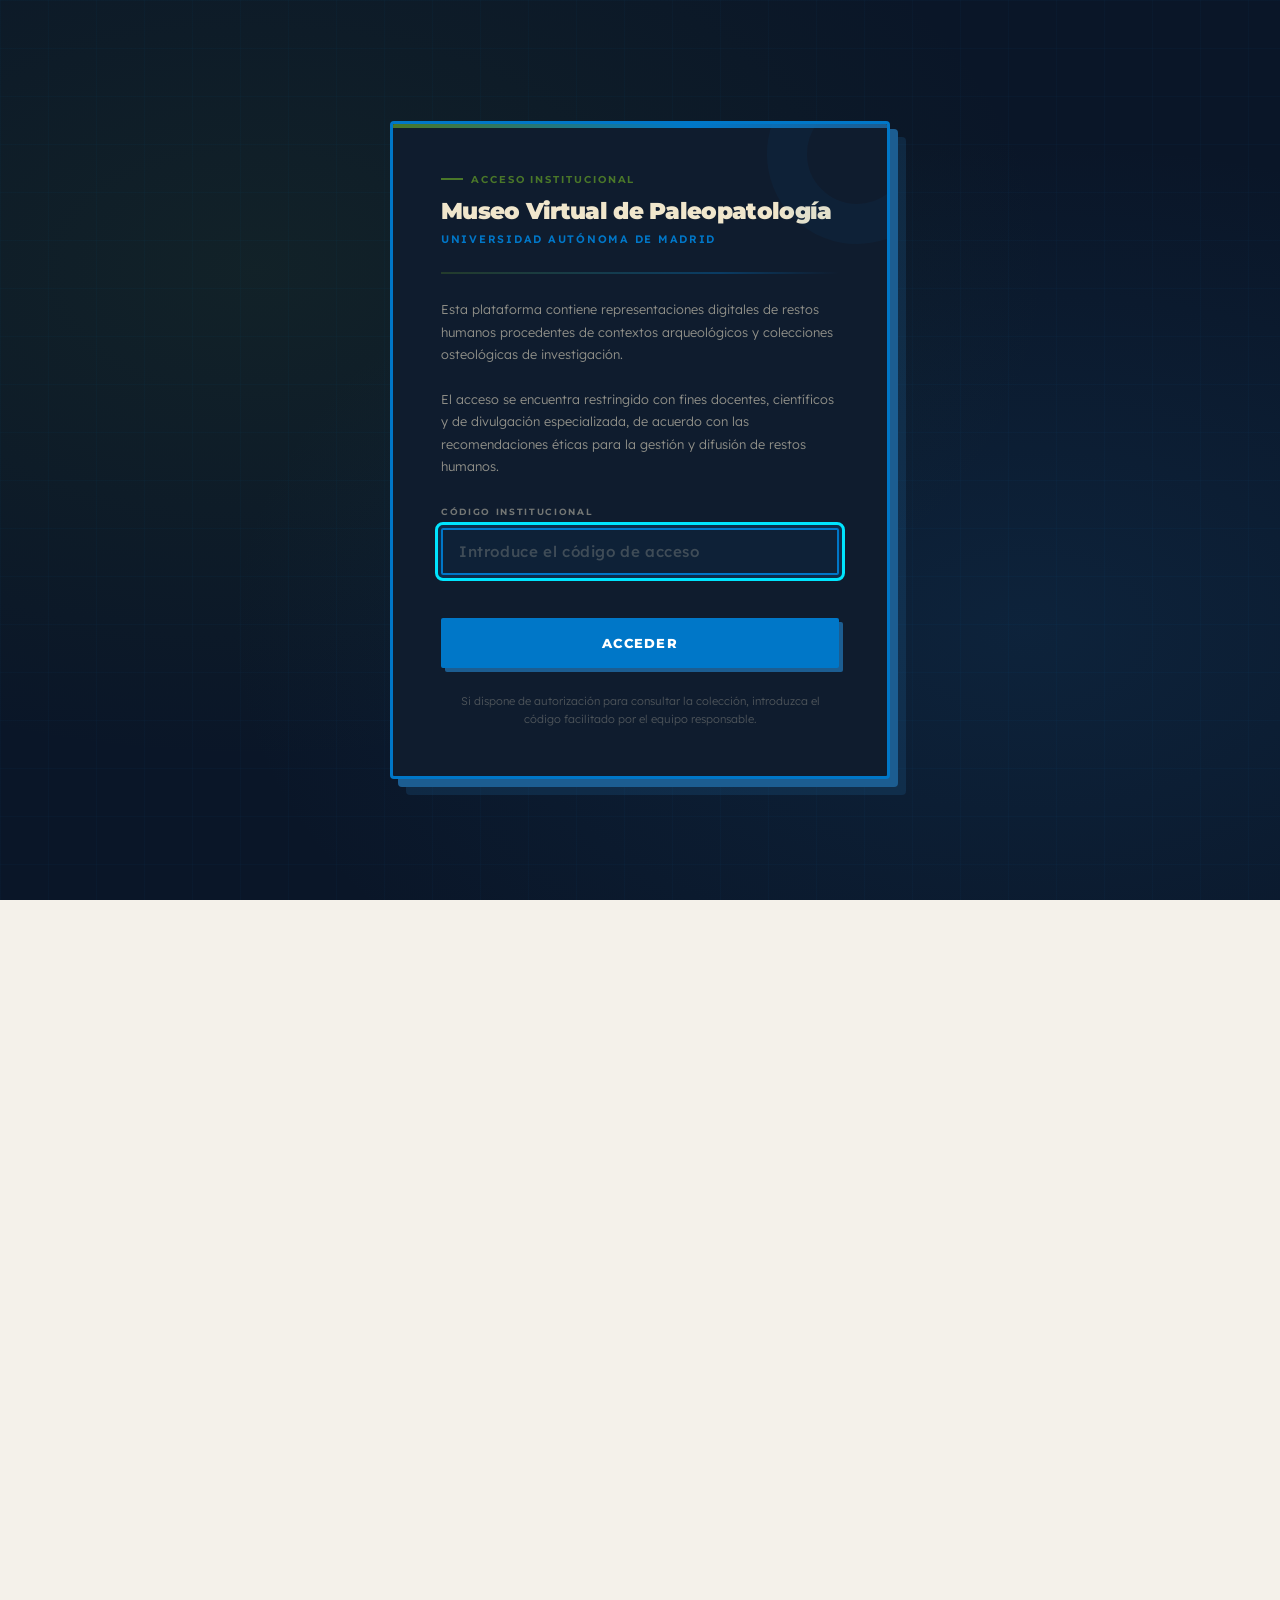
==== commit 7c7d4ebf: "arreglo actualidad" ====
--- a/actualidad.html
+++ b/actualidad.html
@@ -329,8 +329,7 @@
        DIVULGACIÓN Y COMUNIDAD
     ═══════════════════════════════════════ */
     .ac-divulgacion {
-      border-top: var(--ac-border);
-      padding-top: clamp(2rem, 4vw, 3rem);
+      padding-top: 0;
     }
     .ac-divulgacion__label {
       font-family: var(--font-head);
@@ -353,6 +352,7 @@
       display: flex;
       gap: 1rem;
       overflow-x: scroll;
+      overflow-y: hidden;
       padding-bottom: 1rem;
       scroll-snap-type: x mandatory;
     }
@@ -422,11 +422,11 @@
           </div>
         </a>
         <ul class="nav__links" role="list">
+          <li><a href="./index.html#proyecto" class="nav__link">Proyecto</a></li>
           <li><a href="./exploracion.html" class="nav__link">Exploración</a></li>
           <li><a href="./coleccion.html"   class="nav__link">Colección</a></li>
           <li><a href="./aula.html"        class="nav__link">Aula Virtual</a></li>
           <li><a href="./actualidad.html"  class="nav__link active">Actualidad</a></li>
-          <li><a href="./index.html#proyecto" class="nav__link">Proyecto</a></li>
         </ul>
         <div class="nav__actions">
           <a href="./coleccion.html#buscados" class="btn btn--cyan" style="font-size:.78rem;padding:.55em 1.2em;">
@@ -440,6 +440,7 @@
     </div>
     <div class="nav__mobile" id="nav-mobile">
       <ul role="list" style="display:flex;flex-direction:column;align-items:center;gap:2rem;text-align:center;">
+        <li><a href="./index.html#proyecto" class="nav__link" style="font-size:1.6rem">Proyecto</a></li>
         <li><a href="./exploracion.html" class="nav__link" style="font-size:1.6rem">Exploración</a></li>
         <li><a href="./coleccion.html"   class="nav__link" style="font-size:1.6rem">Colección</a></li>
         <li><a href="./aula.html"        class="nav__link" style="font-size:1.6rem">Aula Virtual</a></li>
@@ -479,6 +480,7 @@
             <a href="https://youtu.be/z2Ks0HILZWk" target="_blank" rel="noopener noreferrer" class="ac-divulgacion-card">
               <div class="ac-divulgacion-card__accent" style="background:#c0003c"></div>
               <div class="ac-divulgacion-card__body">
+                <div style="margin-bottom:.5rem"><svg width="28" height="28" viewBox="0 0 24 24" fill="#c0003c" aria-hidden="true"><path d="M10 16.5l6-4.5-6-4.5v9zM12 2C6.48 2 2 6.48 2 12s4.48 10 10 10 10-4.48 10-10S17.52 2 12 2zm0 18c-4.41 0-8-3.59-8-8s3.59-8 8-8 8 3.59 8 8-3.59 8-8 8z"/></svg></div>
                 <span class="ac-divulgacion-card__tag" style="border-color:#c0003c;color:#c0003c">Vídeo</span>
                 <p class="ac-divulgacion-card__title">Paleopatología: las enfermedades a través del tiempo</p>
                 <p class="ac-divulgacion-card__desc">Charla de divulgación del investigador Miguel Botella López (UGR) para público general. Explica qué es la paleopatología y qué información aportan los huesos sobre las enfermedades del pasado.</p>
@@ -489,6 +491,7 @@
             <a href="https://podcasts.apple.com/us/podcast/bioarchaeology-assessing-the-present-episode-2-of-3/id1518833495" target="_blank" rel="noopener noreferrer" class="ac-divulgacion-card">
               <div class="ac-divulgacion-card__accent" style="background:#aa00ff"></div>
               <div class="ac-divulgacion-card__body">
+                <div style="margin-bottom:.5rem"><svg width="28" height="28" viewBox="0 0 24 24" fill="#aa00ff" aria-hidden="true"><path d="M12 3a9 9 0 0 0-9 9c0 3.87 2.44 7.17 5.93 8.47l.07-1.5A7.5 7.5 0 1 1 19.5 12c0 2.07-.84 3.94-2.19 5.31l.09 1.49A9 9 0 0 0 12 3zm0 4a5 5 0 0 0-5 5c0 1.84.99 3.44 2.47 4.32l.08-1.63A3.5 3.5 0 1 1 15.5 12c0 .97-.39 1.84-1.03 2.48l.08 1.64A5 5 0 0 0 12 7zm0 4a1 1 0 0 0-1 1v7h2v-7a1 1 0 0 0-1-1z"/></svg></div>
                 <span class="ac-divulgacion-card__tag" style="border-color:#aa00ff;color:#aa00ff">Podcast</span>
                 <p class="ac-divulgacion-card__title">That Anthro Podcast — Bioarchaeology series</p>
                 <p class="ac-divulgacion-card__desc">Serie de tres episodios con entrevistas a bioarqueólogos activos. Aborda métodos, tecnologías emergentes y consideraciones éticas en la investigación con restos humanos.</p>
@@ -499,6 +502,7 @@
             <a href="https://asociacionpaleopatologia.es" target="_blank" rel="noopener noreferrer" class="ac-divulgacion-card">
               <div class="ac-divulgacion-card__accent" style="background:#00e5ff"></div>
               <div class="ac-divulgacion-card__body">
+                <div style="margin-bottom:.5rem"><svg width="28" height="28" viewBox="0 0 24 24" fill="#00e5ff" aria-hidden="true"><path d="M16 11c1.66 0 2.99-1.34 2.99-3S17.66 5 16 5c-1.66 0-3 1.34-3 3s1.34 3 3 3zm-8 0c1.66 0 2.99-1.34 2.99-3S9.66 5 8 5C6.34 5 5 6.34 5 8s1.34 3 3 3zm0 2c-2.33 0-7 1.17-7 3.5V19h14v-2.5c0-2.33-4.67-3.5-7-3.5zm8 0c-.29 0-.62.02-.97.05 1.16.84 1.97 1.97 1.97 3.45V19h6v-2.5c0-2.33-4.67-3.5-7-3.5z"/></svg></div>
                 <span class="ac-divulgacion-card__tag" style="border-color:#00e5ff;color:#00e5ff">Asociación</span>
                 <p class="ac-divulgacion-card__title">Asociación Española de Paleopatología (AEP)</p>
                 <p class="ac-divulgacion-card__desc">Portal de referencia en español con noticias, publicaciones y recursos del campo. Organiza el Congreso Nacional de Paleopatología cada dos años.</p>
@@ -509,6 +513,7 @@
             <a href="https://www.seaf.es" target="_blank" rel="noopener noreferrer" class="ac-divulgacion-card">
               <div class="ac-divulgacion-card__accent" style="background:#00e5ff"></div>
               <div class="ac-divulgacion-card__body">
+                <div style="margin-bottom:.5rem"><svg width="28" height="28" viewBox="0 0 24 24" fill="#00e5ff" aria-hidden="true"><path d="M16 11c1.66 0 2.99-1.34 2.99-3S17.66 5 16 5c-1.66 0-3 1.34-3 3s1.34 3 3 3zm-8 0c1.66 0 2.99-1.34 2.99-3S9.66 5 8 5C6.34 5 5 6.34 5 8s1.34 3 3 3zm0 2c-2.33 0-7 1.17-7 3.5V19h14v-2.5c0-2.33-4.67-3.5-7-3.5zm8 0c-.29 0-.62.02-.97.05 1.16.84 1.97 1.97 1.97 3.45V19h6v-2.5c0-2.33-4.67-3.5-7-3.5z"/></svg></div>
                 <span class="ac-divulgacion-card__tag" style="border-color:#00e5ff;color:#00e5ff">Asociación</span>
                 <p class="ac-divulgacion-card__title">Sociedad Española de Antropología Física (SEAF)</p>
                 <p class="ac-divulgacion-card__desc">Sociedad científica fundada en 1976, con revista propia (REAF) y congreso bienal. Referente institucional de la antropología física en España.</p>
@@ -519,6 +524,7 @@
             <a href="https://paleopathology-association.wildapricot.org" target="_blank" rel="noopener noreferrer" class="ac-divulgacion-card">
               <div class="ac-divulgacion-card__accent" style="background:#2979ff"></div>
               <div class="ac-divulgacion-card__body">
+                <div style="margin-bottom:.5rem"><svg width="28" height="28" viewBox="0 0 24 24" fill="#2979ff" aria-hidden="true"><path d="M16 11c1.66 0 2.99-1.34 2.99-3S17.66 5 16 5c-1.66 0-3 1.34-3 3s1.34 3 3 3zm-8 0c1.66 0 2.99-1.34 2.99-3S9.66 5 8 5C6.34 5 5 6.34 5 8s1.34 3 3 3zm0 2c-2.33 0-7 1.17-7 3.5V19h14v-2.5c0-2.33-4.67-3.5-7-3.5zm8 0c-.29 0-.62.02-.97.05 1.16.84 1.97 1.97 1.97 3.45V19h6v-2.5c0-2.33-4.67-3.5-7-3.5z"/></svg></div>
                 <span class="ac-divulgacion-card__tag" style="border-color:#2979ff;color:#2979ff">Asociación</span>
                 <p class="ac-divulgacion-card__title">The Paleopathology Association</p>
                 <p class="ac-divulgacion-card__desc">Asociación internacional de referencia, con acceso a actas de congresos, boletines y recursos académicos sobre paleopatología a nivel global.</p>
@@ -529,6 +535,7 @@
             <a href="http://www.bioarqueologia.es" target="_blank" rel="noopener noreferrer" class="ac-divulgacion-card">
               <div class="ac-divulgacion-card__accent" style="background:#d4e60a"></div>
               <div class="ac-divulgacion-card__body">
+                <div style="margin-bottom:.5rem"><svg width="28" height="28" viewBox="0 0 24 24" fill="#d4e60a" aria-hidden="true"><path d="M12 2C6.48 2 2 6.48 2 12s4.48 10 10 10 10-4.48 10-10S17.52 2 12 2zm-1 17.93c-3.95-.49-7-3.85-7-7.93 0-.62.08-1.21.21-1.79L9 15v1c0 1.1.9 2 2 2v1.93zm6.9-2.54c-.26-.81-1-1.39-1.9-1.39h-1v-3c0-.55-.45-1-1-1H8v-2h2c.55 0 1-.45 1-1V7h2c1.1 0 2-.9 2-2v-.41c2.93 1.19 5 4.06 5 7.41 0 2.08-.8 3.97-2.1 5.39z"/></svg></div>
                 <span class="ac-divulgacion-card__tag" style="border-color:#d4e60a;color:#d4e60a">Web</span>
                 <p class="ac-divulgacion-card__title">Asociación Profesional de Bioarqueología</p>
                 <p class="ac-divulgacion-card__desc">Referente en España para la bioarqueología aplicada, con recursos profesionales, directorio de investigadores y noticias del sector.</p>
@@ -539,6 +546,7 @@
             <a href="http://www.babao.org.uk" target="_blank" rel="noopener noreferrer" class="ac-divulgacion-card">
               <div class="ac-divulgacion-card__accent" style="background:#2979ff"></div>
               <div class="ac-divulgacion-card__body">
+                <div style="margin-bottom:.5rem"><svg width="28" height="28" viewBox="0 0 24 24" fill="#2979ff" aria-hidden="true"><path d="M16 11c1.66 0 2.99-1.34 2.99-3S17.66 5 16 5c-1.66 0-3 1.34-3 3s1.34 3 3 3zm-8 0c1.66 0 2.99-1.34 2.99-3S9.66 5 8 5C6.34 5 5 6.34 5 8s1.34 3 3 3zm0 2c-2.33 0-7 1.17-7 3.5V19h14v-2.5c0-2.33-4.67-3.5-7-3.5zm8 0c-.29 0-.62.02-.97.05 1.16.84 1.97 1.97 1.97 3.45V19h6v-2.5c0-2.33-4.67-3.5-7-3.5z"/></svg></div>
                 <span class="ac-divulgacion-card__tag" style="border-color:#2979ff;color:#2979ff">Asociación</span>
                 <p class="ac-divulgacion-card__title">BABAO — British Association for Biological Anthropology and Osteoarchaeology</p>
                 <p class="ac-divulgacion-card__desc">Asociación británica con recursos de formación, guías éticas y publicaciones especializadas en osteoarqueología y antropología biológica.</p>
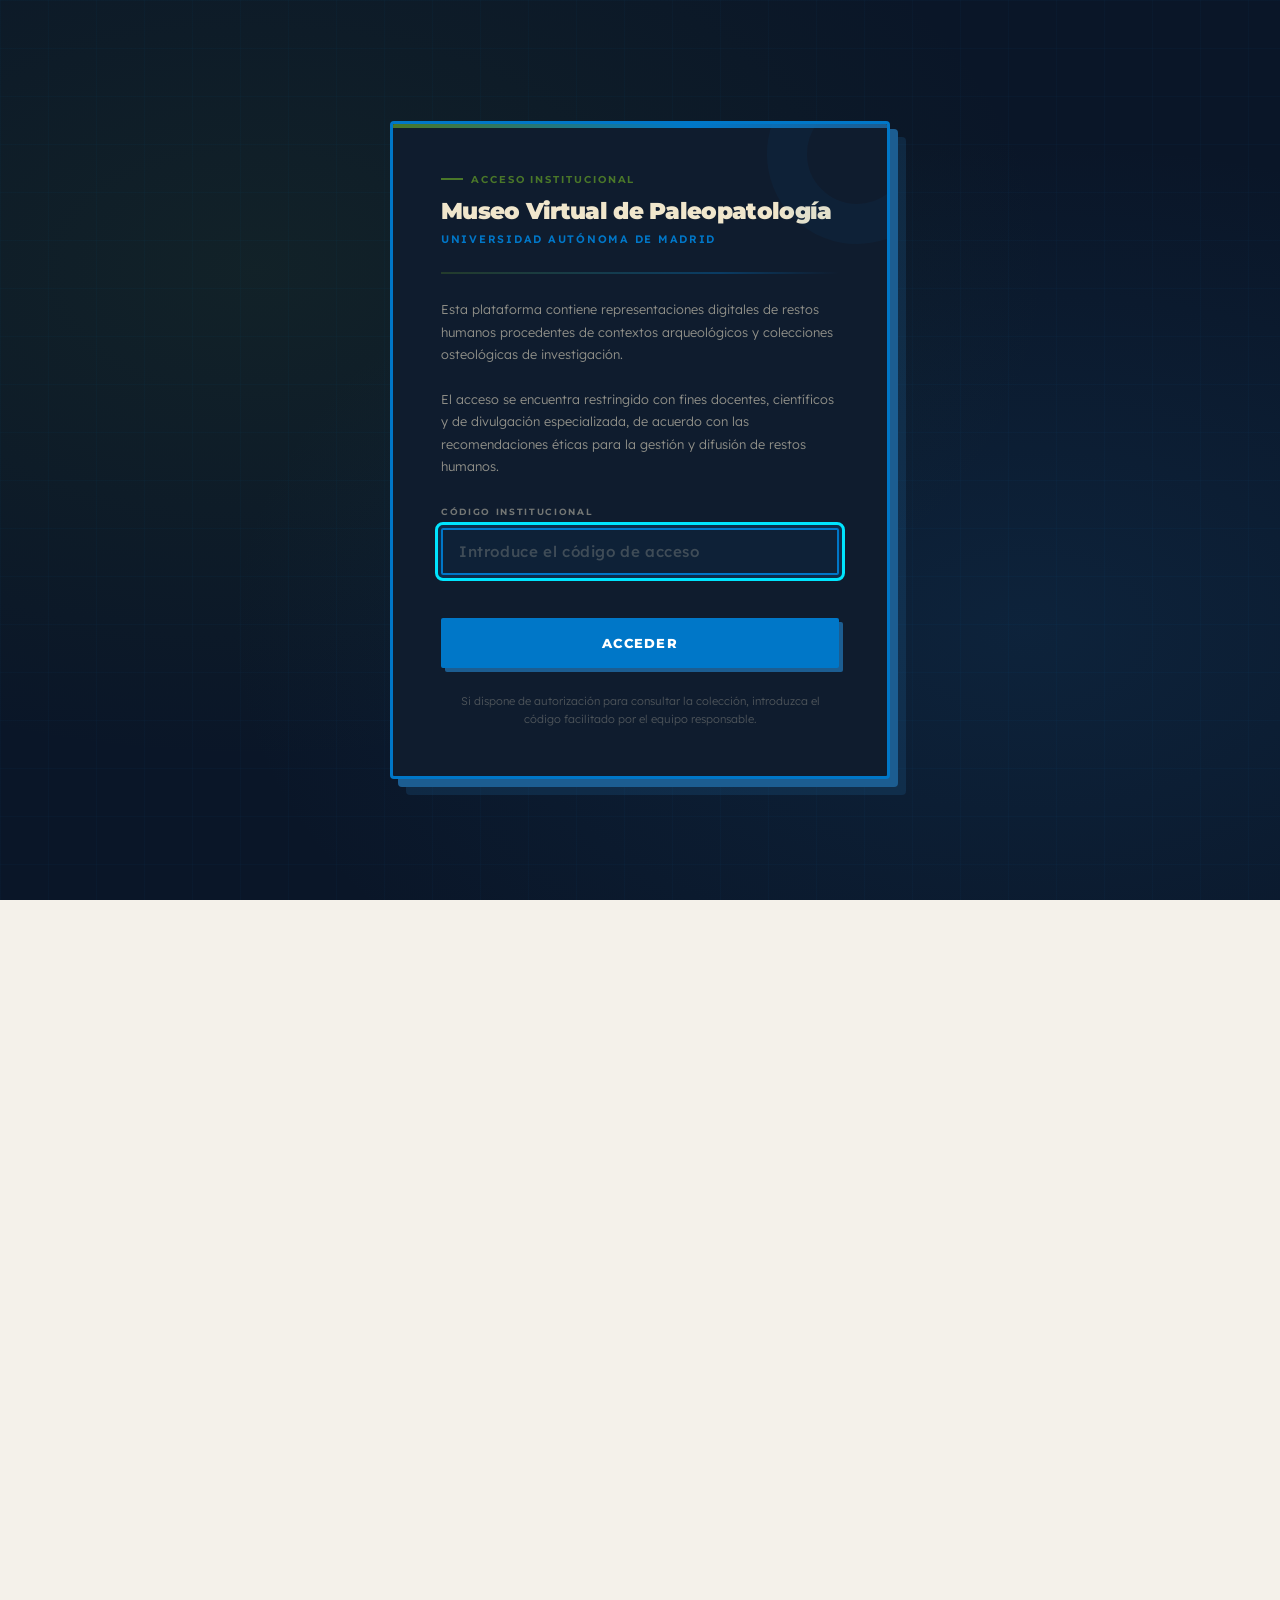
==== commit 3121c577: "corrección actualidad" ====
--- a/actualidad.html
+++ b/actualidad.html
@@ -96,8 +96,8 @@
       padding-inline: clamp(1rem, 3vw, 2rem);
       padding-block: clamp(3rem, 6vw, 5rem);
       display: grid;
-      grid-template-columns: 1fr 320px;
-      gap: clamp(2rem, 4vw, 3.5rem);
+      grid-template-columns: minmax(0, 1fr) 280px;
+      gap: clamp(1.5rem, 3vw, 2.5rem);
       align-items: start;
     }
 
@@ -124,8 +124,8 @@
     .ac-grid-count strong { color:var(--pink); }
     .ac-grid {
       display:grid;
-      grid-template-columns:repeat(auto-fill, minmax(280px,1fr));
-      gap:1.25rem;
+      grid-template-columns:repeat(auto-fill, minmax(200px,1fr));
+      gap:1rem;
     }
 
     /* News card */
@@ -138,9 +138,15 @@
     .ac-card:hover { transform:translate(-3px,-3px);box-shadow:var(--ac-shadow); }
     .ac-card__accent { height:4px;width:100%;flex-shrink:0; }
     .ac-card__img {
-      height:130px;background:var(--ac-bone);display:flex;align-items:center;
-      justify-content:center;overflow:hidden;border-bottom:2px solid rgba(0,0,0,.07);
-      font-size:2.5rem;opacity:.3;
+      height: 90px;
+      background: var(--ac-bone);
+      display: flex;
+      align-items: center;
+      justify-content: center;
+      overflow: hidden;
+      border-bottom: 2px solid rgba(0,0,0,.07);
+      font-size: 2rem;
+      opacity: .3;
     }
     .ac-card__img img { width:100%;height:100%;object-fit:cover;opacity:1;transition:transform .3s; }
     .ac-card:hover .ac-card__img img { transform:scale(1.05); }
@@ -155,13 +161,26 @@
       letter-spacing:.07em;text-transform:uppercase;color:var(--ac-mid);margin-left:auto;
     }
     .ac-card__title {
-      font-family:var(--font-head);font-size:.9rem;font-weight:800;color:var(--ac-ink);
-      line-height:1.25;letter-spacing:-.02em;margin-bottom:.45rem;
+      font-family: var(--font-head);
+      font-size: .8rem;
+      font-weight: 800;
+      color: var(--ac-ink);
+      line-height: 1.25;
+      letter-spacing: -.02em;
+      margin-bottom: .35rem;
     }
     .ac-card__desc {
-      font-size:.75rem;color:#6b5a43;line-height:1.55;font-weight:300;
-      display:-webkit-box;-webkit-line-clamp:3;-webkit-box-orient:vertical;
-      overflow:hidden;margin-bottom:.75rem;flex:1;
+      font-size: .7rem;
+      color: #6b5a43;
+      line-height: 1.5;
+      font-weight: 300;
+      display: -webkit-box;
+      -webkit-line-clamp: 2;
+      line-clamp: 2;
+      -webkit-box-orient: vertical;
+      overflow: hidden;
+      margin-bottom: .6rem;
+      flex: 1;
     }
     .ac-card__footer {
       display:flex;align-items:center;justify-content:space-between;
@@ -222,8 +241,8 @@
     /* Grid de evento — mismo sistema que el resto */
     .ac-events__grid {
       display: grid;
-      grid-template-columns: repeat(auto-fill, minmax(260px, 1fr));
-      gap: 1.25rem;
+      grid-template-columns: repeat(auto-fill, minmax(180px, 1fr));
+      gap: 1rem;
     }
 
     /* Card de evento — fondo claro */
@@ -318,7 +337,7 @@
     }
 
     .ac-sidebar__section {
-      max-height: 420px;
+      max-height: 380px;
       overflow-y: scroll;
     }
     .ac-sidebar__section::-webkit-scrollbar { width: 5px; }
@@ -361,7 +380,7 @@
     .ac-divulgacion__scroll::-webkit-scrollbar-thumb { background: #0d0d0d; border-radius: 2px; }
     .ac-divulgacion-card {
       flex-shrink: 0;
-      width: 240px;
+      width: 200px;
       scroll-snap-align: start;
       background: #fff;
       border: var(--ac-border);
@@ -384,7 +403,7 @@
       color: var(--ac-ink); line-height: 1.25; margin-bottom: .4rem;
     }
     .ac-divulgacion-card__desc {
-      font-size: .72rem; color: var(--ac-mid); line-height: 1.5; font-weight: 300; flex: 1;
+      display: none;
     }
     .ac-divulgacion-card__footer {
       margin-top: .75rem; padding-top: .6rem;
@@ -396,7 +415,7 @@
     /* ═══════════════════════════════════════
        RESPONSIVE
     ═══════════════════════════════════════ */
-    @media (max-width: 1050px) {
+    @media (max-width: 860px) {
       .ac-main__inner { grid-template-columns: 1fr; }
       .ac-sidebar { position: static; }
     }
@@ -422,11 +441,12 @@
           </div>
         </a>
         <ul class="nav__links" role="list">
-          <li><a href="./index.html#proyecto" class="nav__link">Proyecto</a></li>
+          <li><a href="./exploracion.html#proyecto" class="nav__link">Proyecto</a></li>
           <li><a href="./exploracion.html" class="nav__link">Exploración</a></li>
           <li><a href="./coleccion.html"   class="nav__link">Colección</a></li>
           <li><a href="./aula.html"        class="nav__link">Aula Virtual</a></li>
           <li><a href="./actualidad.html"  class="nav__link active">Actualidad</a></li>
+          <li><a href="./contacto.html"    class="nav__link">Contacto</a></li>
         </ul>
         <div class="nav__actions">
           <a href="./coleccion.html#buscados" class="btn btn--cyan" style="font-size:.78rem;padding:.55em 1.2em;">
@@ -440,11 +460,12 @@
     </div>
     <div class="nav__mobile" id="nav-mobile">
       <ul role="list" style="display:flex;flex-direction:column;align-items:center;gap:2rem;text-align:center;">
-        <li><a href="./index.html#proyecto" class="nav__link" style="font-size:1.6rem">Proyecto</a></li>
-        <li><a href="./exploracion.html" class="nav__link" style="font-size:1.6rem">Exploración</a></li>
-        <li><a href="./coleccion.html"   class="nav__link" style="font-size:1.6rem">Colección</a></li>
-        <li><a href="./aula.html"        class="nav__link" style="font-size:1.6rem">Aula Virtual</a></li>
-        <li><a href="./actualidad.html"  class="nav__link" style="font-size:1.6rem">Actualidad</a></li>
+        <li><a href="./exploracion.html#proyecto" class="nav__link" style="font-size:1.6rem">Proyecto</a></li>
+        <li><a href="./exploracion.html"  class="nav__link" style="font-size:1.6rem">Exploración</a></li>
+        <li><a href="./coleccion.html"    class="nav__link" style="font-size:1.6rem">Colección</a></li>
+        <li><a href="./aula.html"         class="nav__link" style="font-size:1.6rem">Aula Virtual</a></li>
+        <li><a href="./actualidad.html"   class="nav__link" style="font-size:1.6rem">Actualidad</a></li>
+        <li><a href="./contacto.html"     class="nav__link" style="font-size:1.6rem">Contacto</a></li>
       </ul>
     </div>
   </header>
@@ -866,12 +887,12 @@
             </a>
           </div>
           <nav class="footer__links" aria-label="Navegación del pie de página">
-            <a href="./exploracion.html" class="footer__link">Exploración</a>
-            <a href="./coleccion.html"   class="footer__link">Colección</a>
-            <a href="./aula.html"        class="footer__link">Aula</a>
-            <a href="./actualidad.html"  class="footer__link">Actualidad</a>
-            <a href="./index.html#proyecto" class="footer__link">Proyecto</a>
-            <a href="./contacto.html"       class="footer__link">Contacto</a>
+            <a href="./exploracion.html#proyecto" class="footer__link">Proyecto</a>
+            <a href="./exploracion.html"  class="footer__link">Exploración</a>
+            <a href="./coleccion.html"    class="footer__link">Colección</a>
+            <a href="./aula.html"         class="footer__link">Aula</a>
+            <a href="./actualidad.html"   class="footer__link">Actualidad</a>
+            <a href="./contacto.html"     class="footer__link">Contacto</a>
           </nav>
         </div>
         <p class="footer__meta">
